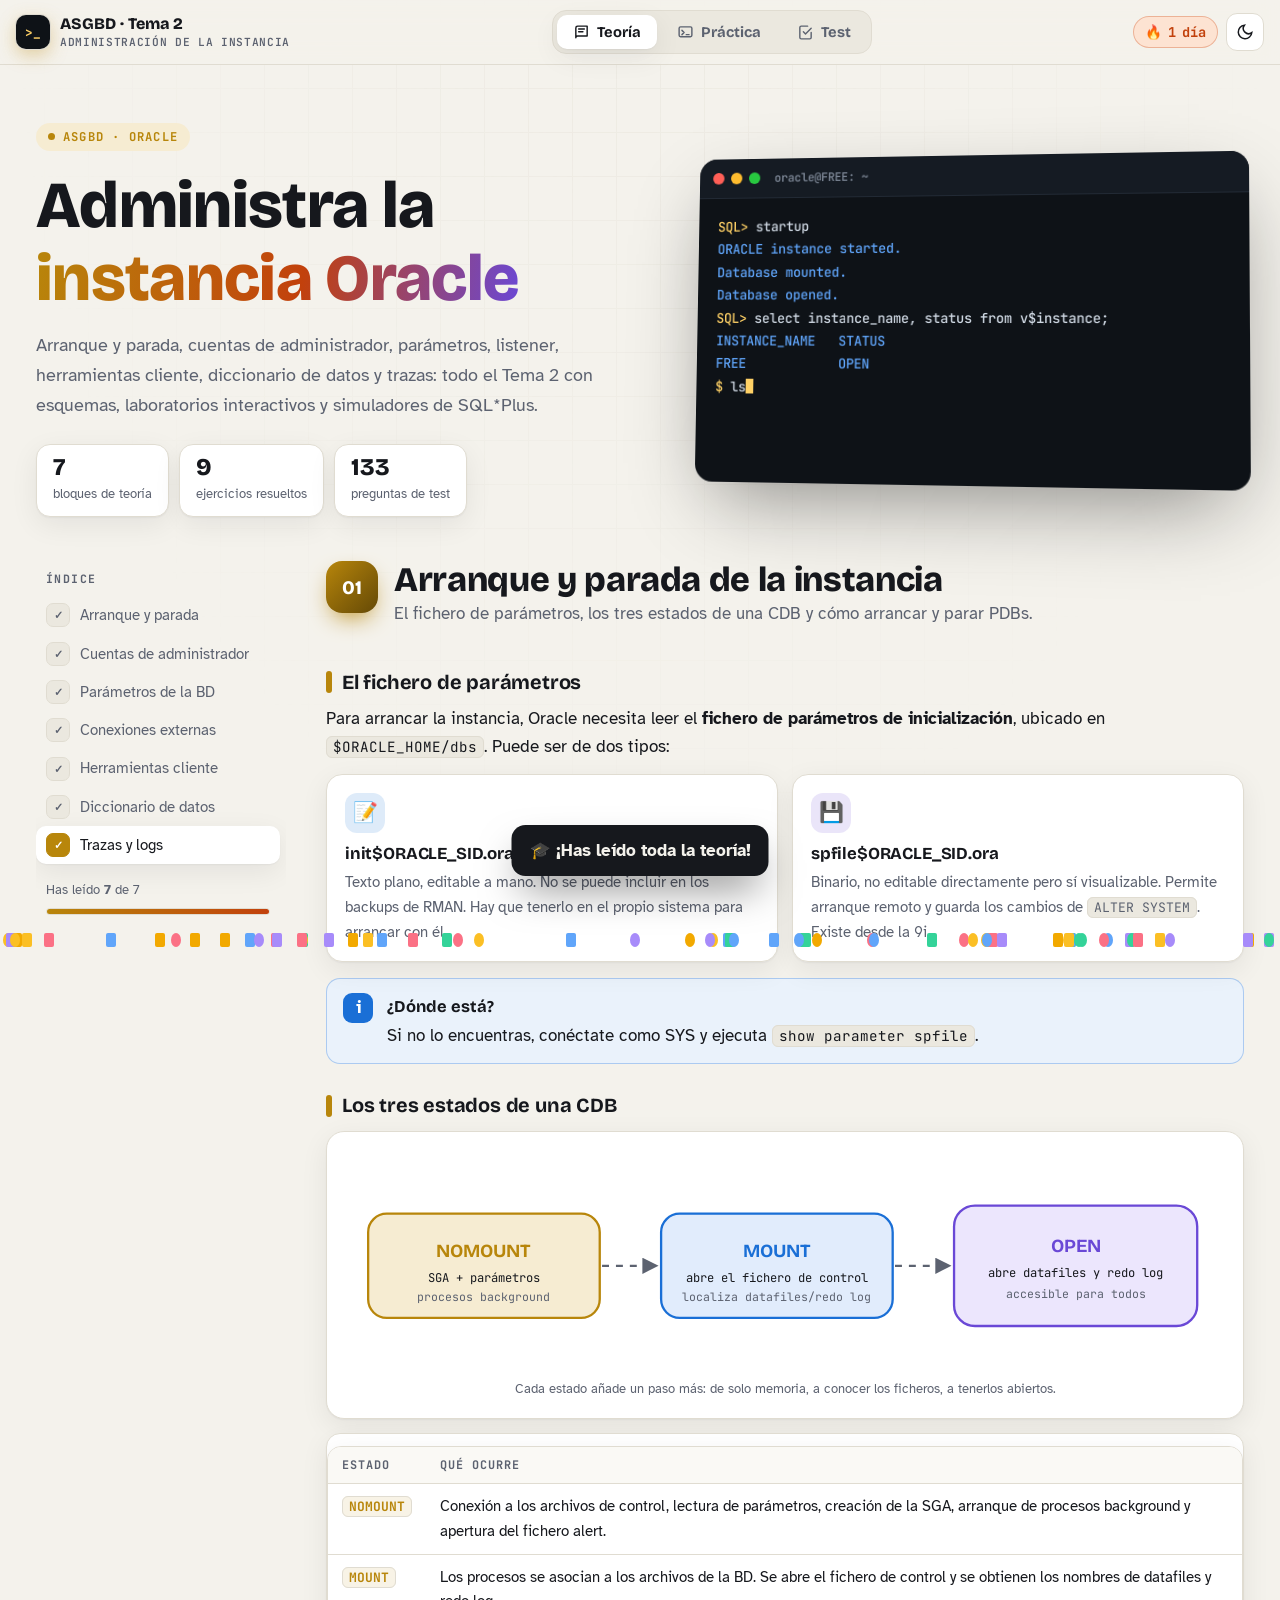
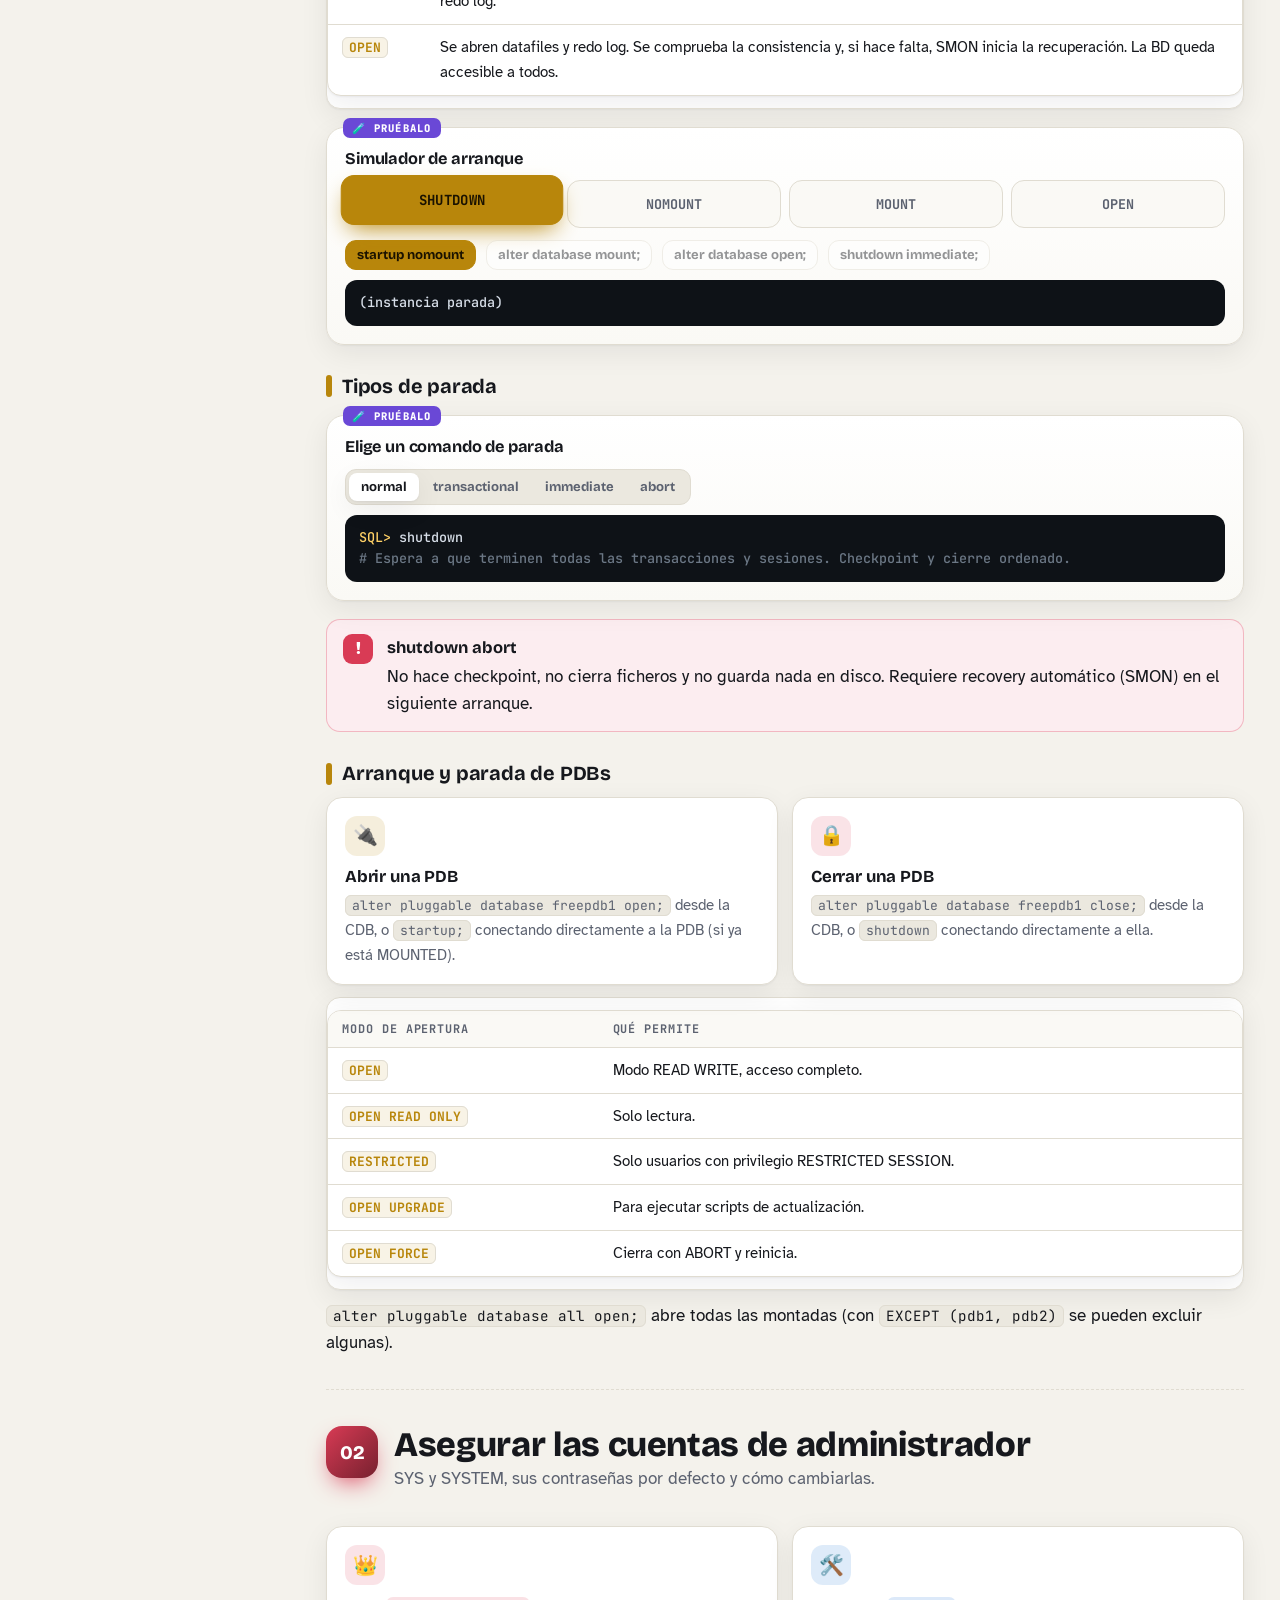
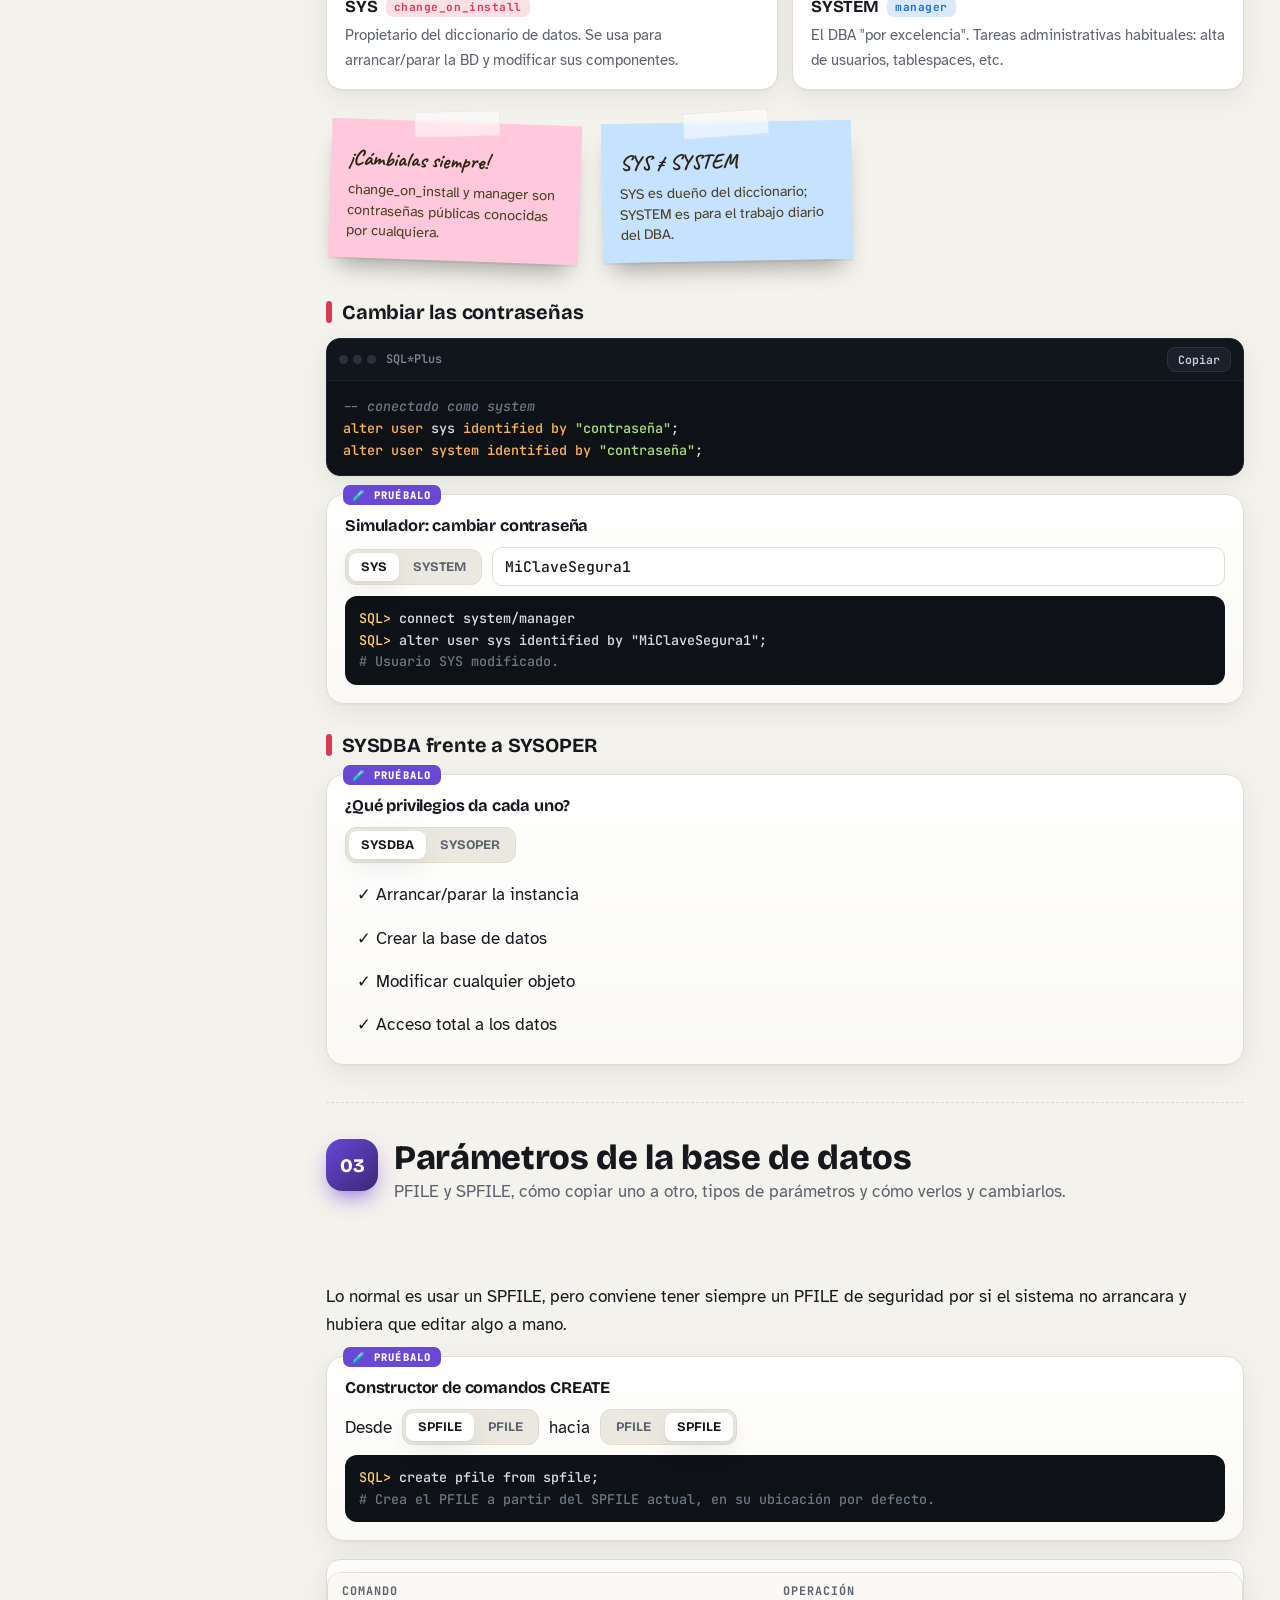
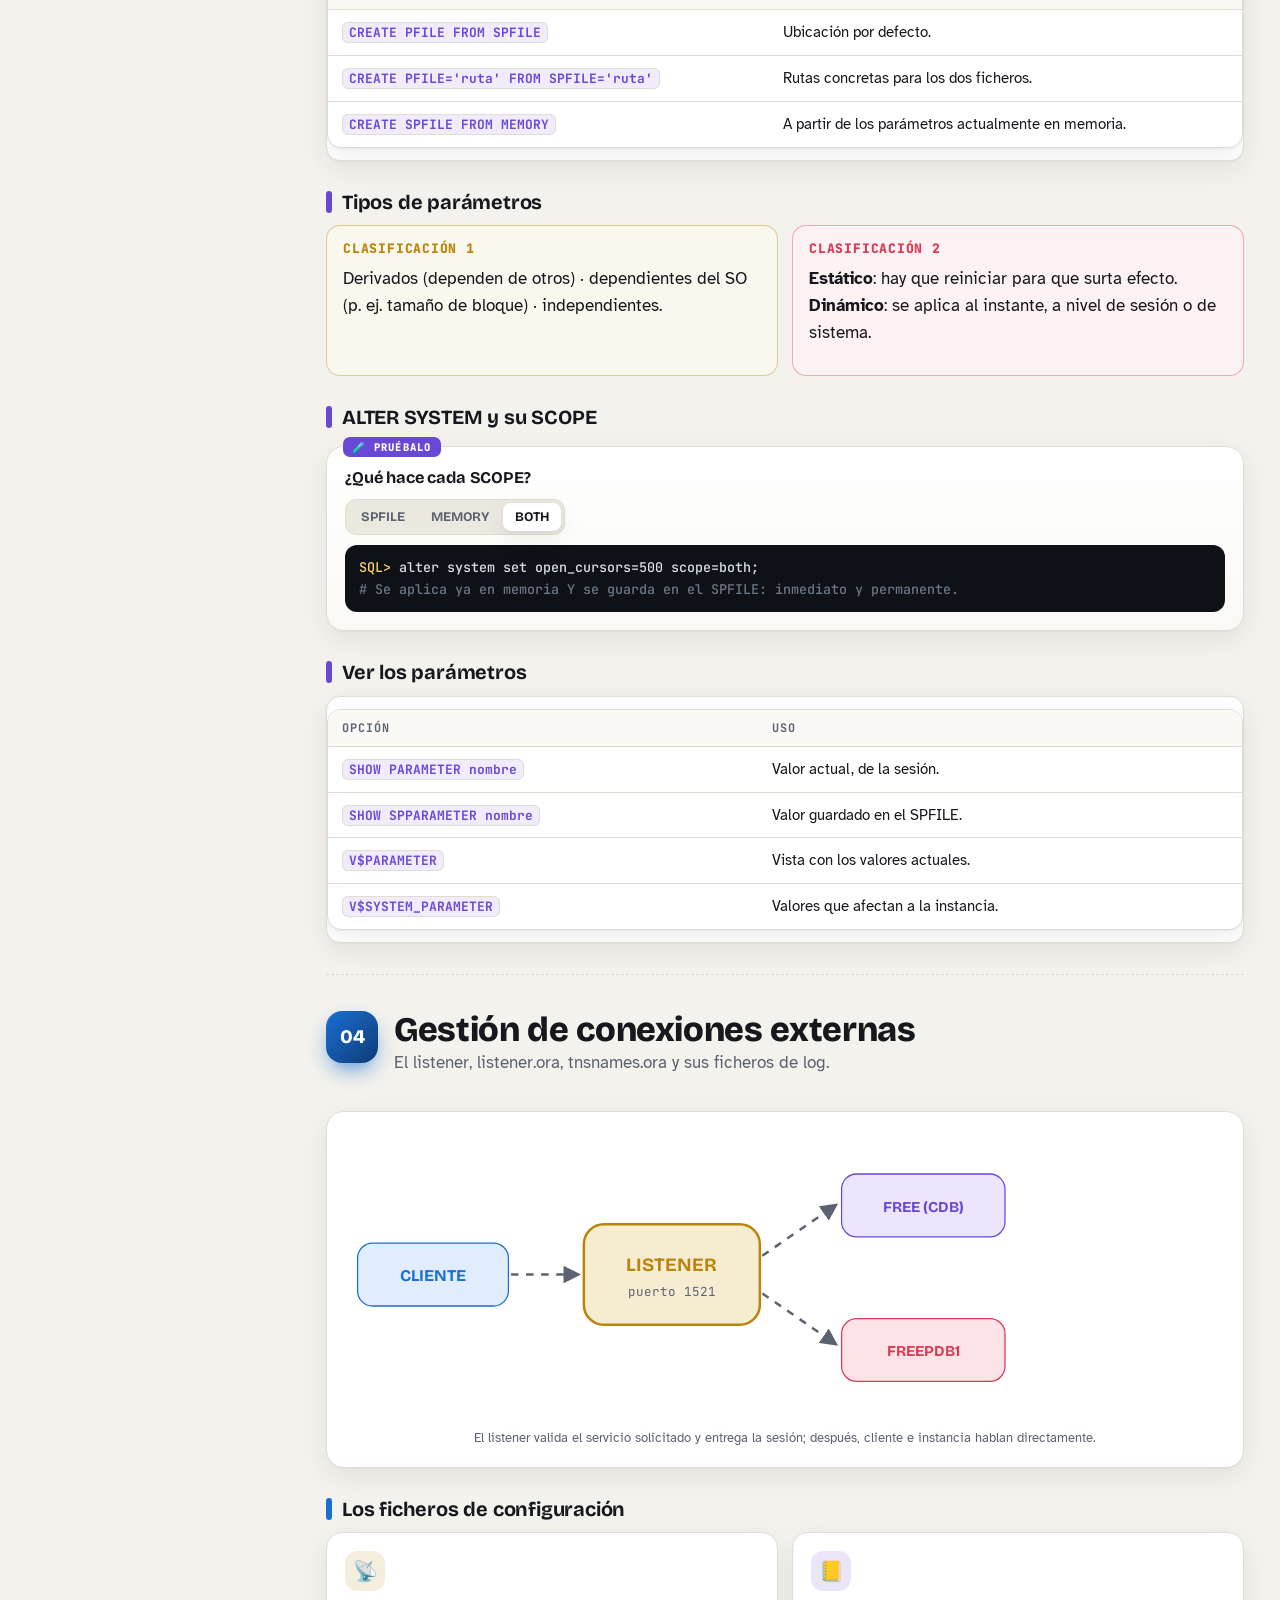
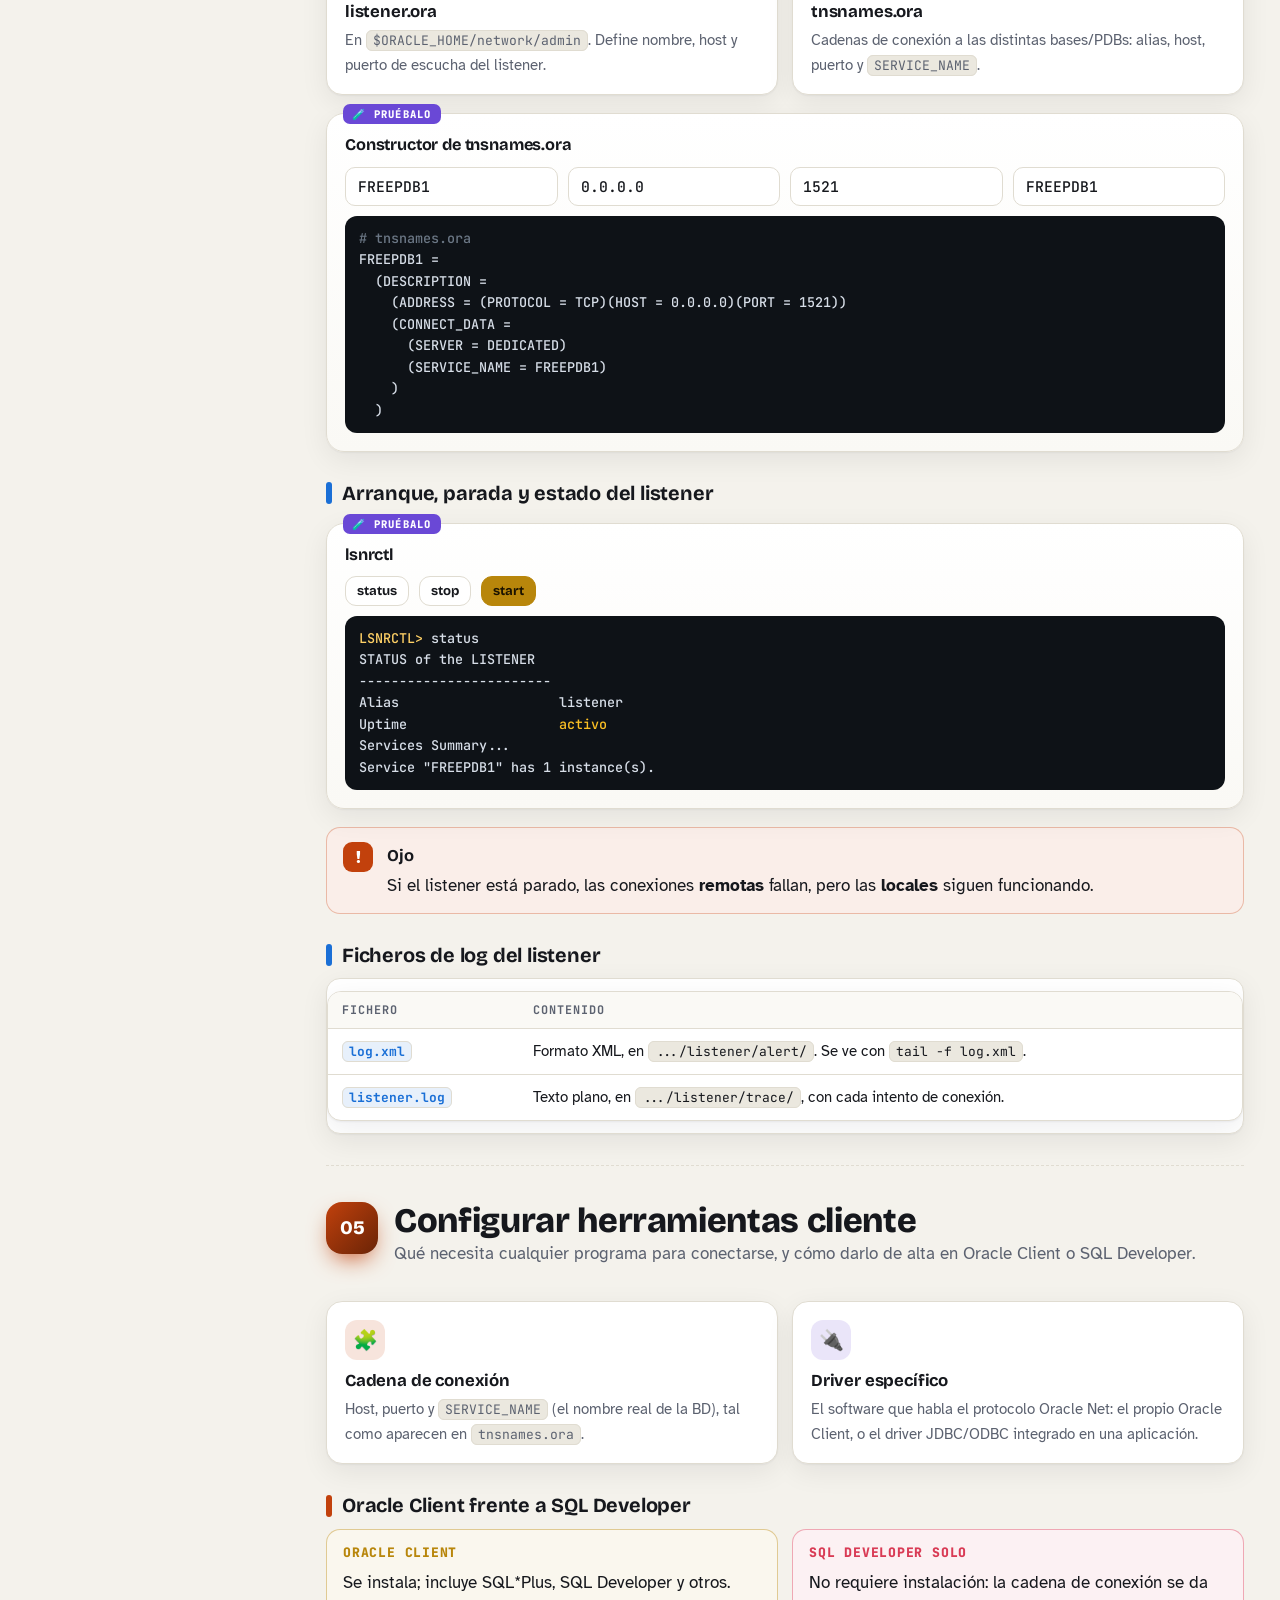
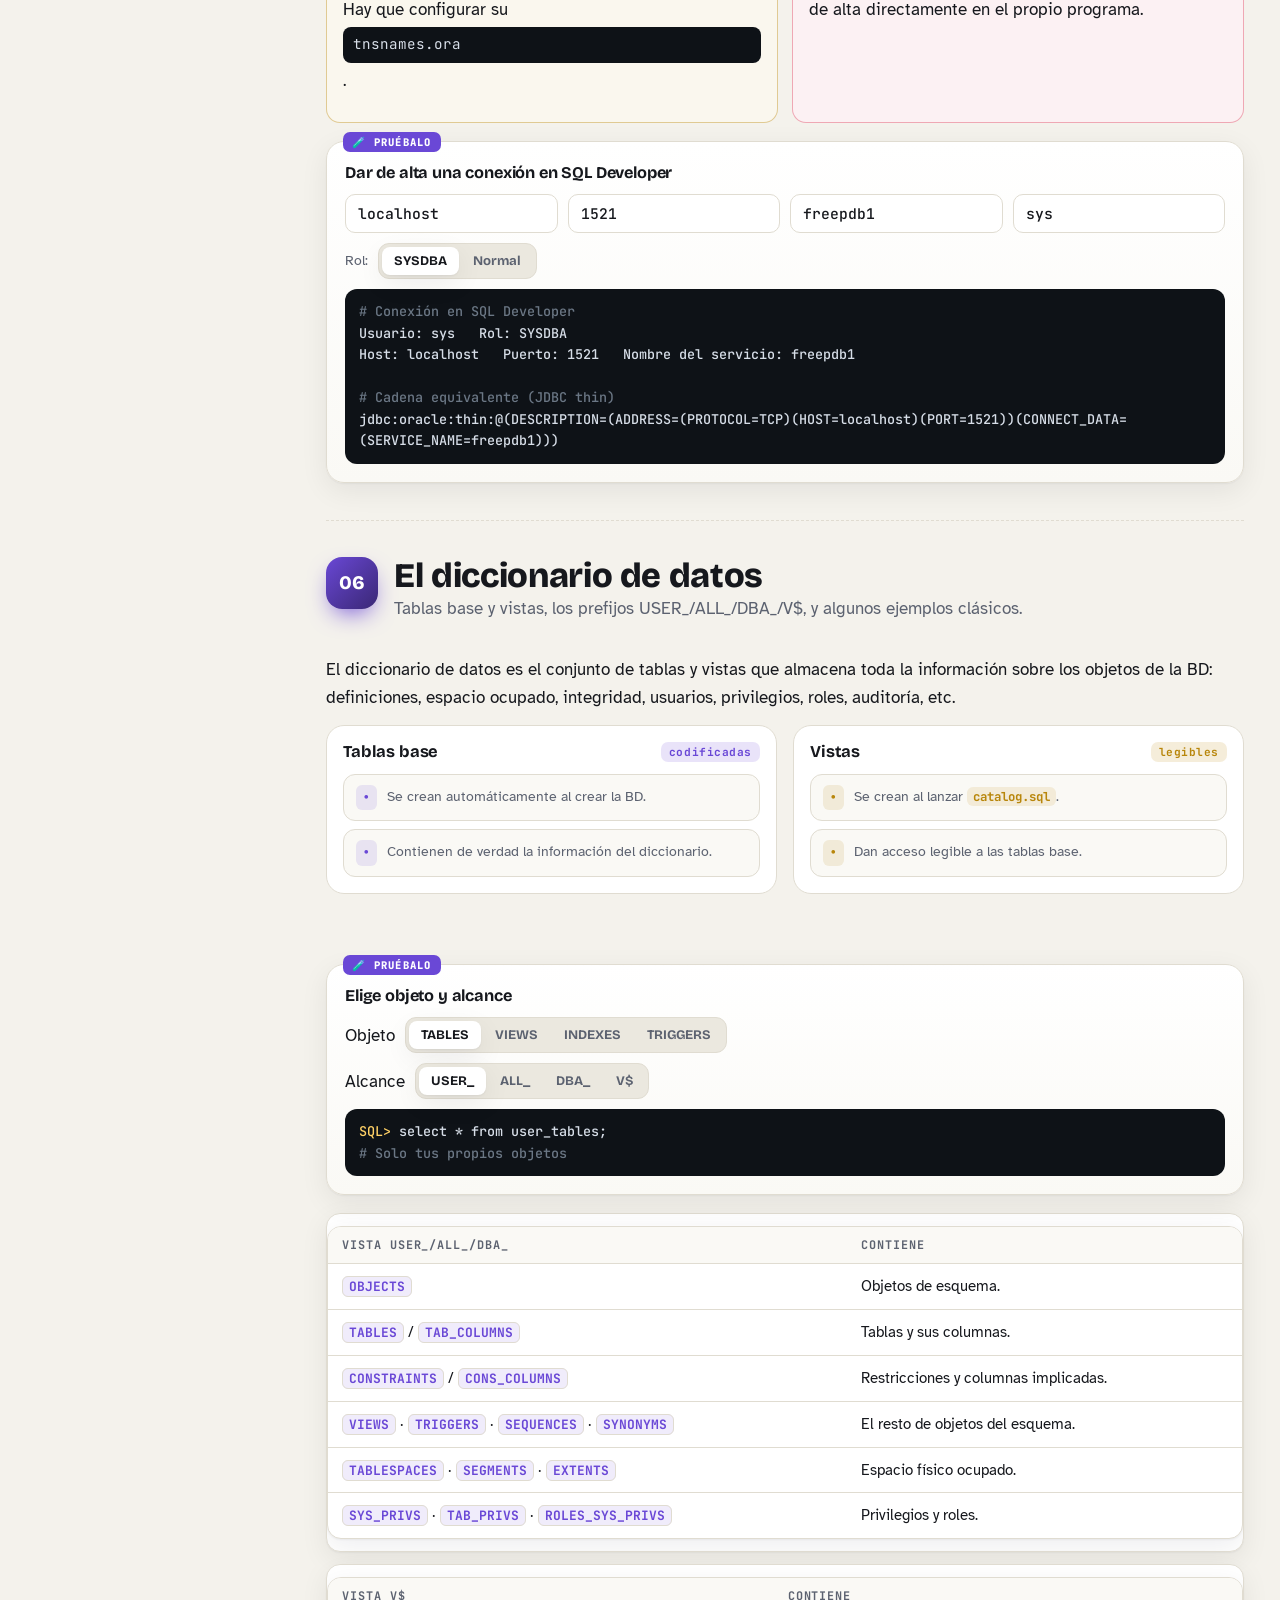
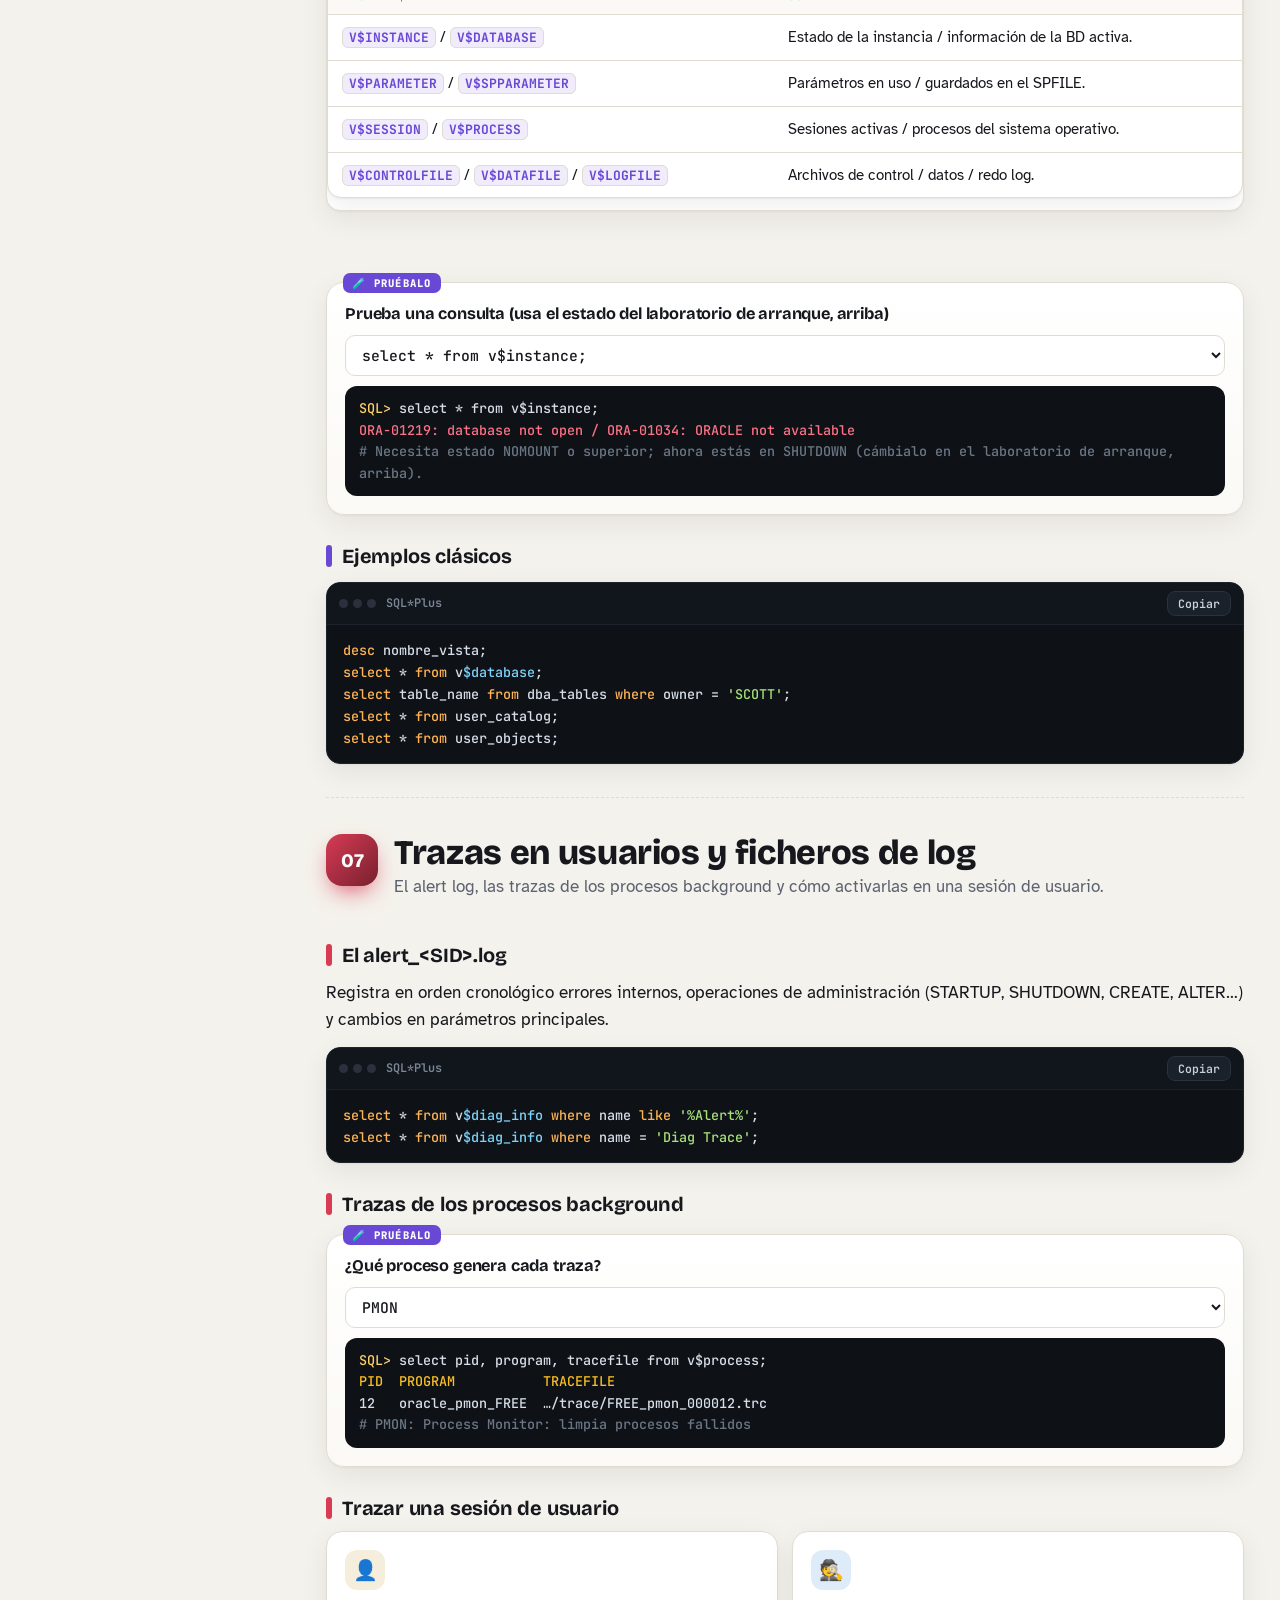
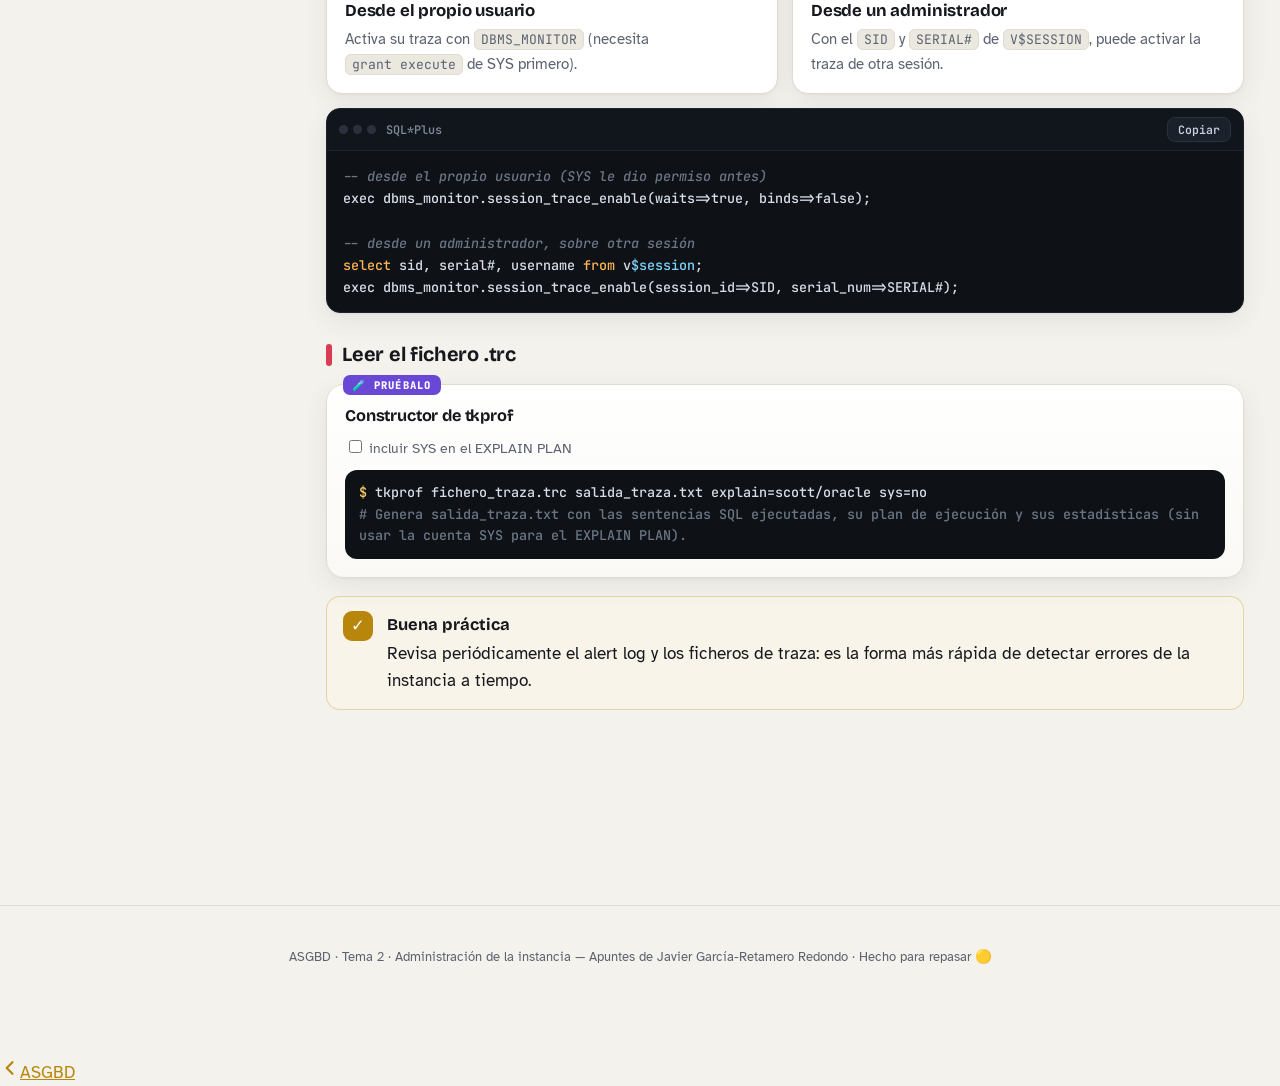
==== temas/asgbd/tema-2.html @ eaa6ad5b "Añade Tema 2 de ASGBD: arranque/parada, cuentas, parámetros, conexiones, clientes, diccionario de da" ====
<!doctype html>
<html lang="es">
<head>
<meta charset="utf-8">
<meta name="viewport" content="width=device-width,initial-scale=1,viewport-fit=cover">
<meta name="theme-color" content="#120d02">
<title>ASGBD · Tema 2 · Administración de la instancia</title>
<meta name="description" content="Tema 2 de ASGBD: arranque y parada, cuentas de administrador, parámetros, conexiones externas, herramientas cliente, diccionario de datos y trazas en Oracle.">
<link rel="preconnect" href="https://fonts.googleapis.com">
<link rel="preconnect" href="https://fonts.gstatic.com" crossorigin>
<link rel="stylesheet" href="https://fonts.googleapis.com/css2?family=Bricolage+Grotesque:opsz,wght@12..96,500;12..96,700;12..96,800&family=Atkinson+Hyperlegible:ital,wght@0,400;0,700;1,400&family=JetBrains+Mono:wght@400;600;700&family=Caveat:wght@600;700&display=swap">
<style>
:root{
  --bg:#f4f2ec;--bg2:#ebe8df;--panel:#ffffff;--panel2:#faf9f5;--ink:#16181d;--muted:#5c6270;--line:#e0dcd1;
  --acc:#b8860b;--acc-soft:#f6ecd2;--amber:#c2410c;--amber-soft:#fde3d2;--violet:#6a48d6;--violet-soft:#ece6fd;
  --rose:#d93b55;--rose-soft:#fde3e8;--sky:#1a6fd6;--sky-soft:#e1ecfc;
  --code-bg:#0e1217;--code-fg:#d7dee8;--code-line:#1d242e;
  --shadow:0 1px 2px rgba(20,20,30,.05),0 8px 28px rgba(20,20,30,.07);
  --f-d:"Bricolage Grotesque",system-ui,sans-serif;--f-b:"Atkinson Hyperlegible",system-ui,sans-serif;--f-m:"JetBrains Mono",ui-monospace,Consolas,monospace;--f-h:"Caveat",cursive;
  --r:16px;color-scheme:light;
}
@media (prefers-color-scheme:dark){:root:not([data-theme="light"]){
  --bg:#120d02;--bg2:#17110a;--panel:#1c1710;--panel2:#221b12;--ink:#f2ecdf;--muted:#ab9f8a;--line:#332a1b;
  --acc:#ffd166;--acc-soft:#3a2d0d;--amber:#fb923c;--amber-soft:#3a2210;--violet:#a78bfa;--violet-soft:#221b3b;
  --rose:#fb7185;--rose-soft:#341720;--sky:#60a5fa;--sky-soft:#13233b;
  --code-bg:#080b0f;--code-line:#161c24;--shadow:0 1px 2px rgba(0,0,0,.3),0 10px 30px rgba(0,0,0,.35);color-scheme:dark}}
:root[data-theme="dark"]{
  --bg:#120d02;--bg2:#17110a;--panel:#1c1710;--panel2:#221b12;--ink:#f2ecdf;--muted:#ab9f8a;--line:#332a1b;
  --acc:#ffd166;--acc-soft:#3a2d0d;--amber:#fb923c;--amber-soft:#3a2210;--violet:#a78bfa;--violet-soft:#221b3b;
  --rose:#fb7185;--rose-soft:#341720;--sky:#60a5fa;--sky-soft:#13233b;
  --code-bg:#080b0f;--code-line:#161c24;--shadow:0 1px 2px rgba(0,0,0,.3),0 10px 30px rgba(0,0,0,.35);color-scheme:dark}
*{box-sizing:border-box}
html{scroll-behavior:smooth;scroll-padding-top:84px;-webkit-text-size-adjust:100%}
body{margin:0;background:var(--bg);color:var(--ink);font:16.5px/1.65 var(--f-b);overflow-x:hidden}
body::before{content:"";position:fixed;inset:0;pointer-events:none;z-index:-1;
  background-image:linear-gradient(var(--line) 1px,transparent 1px),linear-gradient(90deg,var(--line) 1px,transparent 1px);background-size:44px 44px;opacity:.35;
  mask-image:radial-gradient(ellipse at 50% 0%,#000 0%,transparent 70%);-webkit-mask-image:radial-gradient(ellipse at 50% 0%,#000 0%,transparent 70%)}
a{color:var(--acc)}
code,kbd{font-family:var(--f-m);font-size:.86em}
:not(pre)>code{background:var(--bg2);border:1px solid var(--line);padding:1px 6px;border-radius:6px;white-space:nowrap}
:focus-visible{outline:2.5px solid var(--acc);outline-offset:2px;border-radius:6px}
button{font:inherit;color:inherit;cursor:pointer}
h1,h2,h3,h4{font-family:var(--f-d);line-height:1.12;letter-spacing:-.01em;margin:0}
@media (prefers-reduced-motion:reduce){html{scroll-behavior:auto}*,*::before,*::after{animation-duration:.01ms!important;animation-iteration-count:1!important;transition-duration:.01ms!important}}

/* ── barra superior ── */
.top{position:sticky;top:0;z-index:50;display:flex;align-items:center;gap:12px;padding:10px max(16px,env(safe-area-inset-left));
  background:color-mix(in srgb,var(--bg) 82%,transparent);backdrop-filter:blur(14px) saturate(1.4);-webkit-backdrop-filter:blur(14px) saturate(1.4);border-bottom:1px solid var(--line)}
.brand{display:flex;align-items:center;gap:10px;font:800 1rem/1 var(--f-d);white-space:nowrap;text-decoration:none;color:var(--ink)}
.brand .logo{width:34px;height:34px;border-radius:10px;display:grid;place-items:center;background:var(--code-bg);color:#ffd166;font:700 .8rem var(--f-m);box-shadow:0 0 0 1px var(--line),0 6px 18px color-mix(in srgb,var(--acc) 35%,transparent)}
.brand small{display:block;font:600 .7rem var(--f-m);color:var(--muted);letter-spacing:.06em;margin-top:3px}
.tabs{display:flex;gap:4px;margin:0 auto;padding:4px;background:var(--bg2);border:1px solid var(--line);border-radius:14px;position:relative}
.tabs a{position:relative;z-index:1;display:flex;align-items:center;gap:7px;padding:8px 16px;border-radius:10px;text-decoration:none;color:var(--muted);font:700 .92rem var(--f-d);transition:color .25s}
.tabs a svg{width:17px;height:17px}
.tabs a[aria-current="page"]{color:var(--ink)}
.tabs .pill{position:absolute;z-index:0;top:4px;bottom:4px;border-radius:10px;background:var(--panel);box-shadow:var(--shadow);transition:left .35s cubic-bezier(.3,1.3,.5,1),width .35s cubic-bezier(.3,1.3,.5,1)}
.tools{display:flex;gap:8px;align-items:center}
.chip-streak{display:flex;align-items:center;gap:6px;padding:6px 11px;border-radius:999px;background:var(--amber-soft);color:var(--amber);font:700 .85rem var(--f-m);border:1px solid color-mix(in srgb,var(--amber) 30%,transparent)}
.icon-btn{width:38px;height:38px;border-radius:11px;border:1px solid var(--line);background:var(--panel);display:grid;place-items:center}
.icon-btn svg{width:18px;height:18px}
@media (max-width:760px){.brand small,.brand .t{display:none}.tabs a span{display:none}.tabs a{padding:8px 14px}.chip-streak b{display:none}}

.view{display:none;animation:viewIn .5s cubic-bezier(.2,.8,.2,1)}
.view.on{display:block}
@keyframes viewIn{from{opacity:0;transform:translateY(14px)}to{opacity:1;transform:none}}
.container{max-width:1240px;margin:0 auto;padding:0 max(16px,env(safe-area-inset-left)) 120px}

/* ── hero ── */
.hero{display:grid;grid-template-columns:minmax(0,1.1fr) minmax(0,1fr);gap:40px;align-items:center;padding:56px 0 40px}
.eyebrow{display:inline-flex;gap:8px;align-items:center;font:700 .76rem var(--f-m);letter-spacing:.1em;text-transform:uppercase;color:var(--acc);background:var(--acc-soft);padding:6px 12px;border-radius:999px}
.eyebrow i{width:7px;height:7px;border-radius:50%;background:var(--acc);box-shadow:0 0 0 0 var(--acc);animation:ping 2s infinite}
@keyframes ping{70%{box-shadow:0 0 0 9px transparent}100%{box-shadow:0 0 0 0 transparent}}
.hero h1{font-size:clamp(2.3rem,5.4vw,4.1rem);font-weight:800;margin:18px 0 16px;text-wrap:balance}
.hero h1 .grad{background:linear-gradient(100deg,var(--acc),var(--amber) 55%,var(--violet));-webkit-background-clip:text;background-clip:text;color:transparent}
.hero p.lead{color:var(--muted);font-size:1.12rem;max-width:56ch;margin:0 0 24px}
.hero-stats{display:flex;gap:10px;flex-wrap:wrap}
.hero-stats div{background:var(--panel);border:1px solid var(--line);border-radius:14px;padding:10px 16px;box-shadow:var(--shadow)}
.hero-stats b{display:block;font:800 1.5rem/1 var(--f-d)}
.hero-stats span{font-size:.8rem;color:var(--muted)}
.termwin{background:var(--code-bg);border-radius:18px;box-shadow:0 30px 80px -20px rgba(0,0,0,.45),0 0 0 1px rgba(255,255,255,.06);overflow:hidden;transform:perspective(1200px) rotateY(-7deg) rotateX(3deg);transition:transform .6s}
.termwin:hover{transform:none}
.termwin .bar{display:flex;gap:7px;align-items:center;padding:12px 14px;background:#151b23;border-bottom:1px solid #222a35}
.termwin .bar i{width:12px;height:12px;border-radius:50%;background:#ff5f57}.termwin .bar i:nth-child(2){background:#febc2e}.termwin .bar i:nth-child(3){background:#28c840}
.termwin .bar span{margin-left:8px;font:600 .75rem var(--f-m);color:#7d8796}
.termwin pre{margin:0;padding:18px 20px 22px;min-height:290px;font:500 .86rem/1.7 var(--f-m);color:#cfd8e3;white-space:pre-wrap}
.termwin .p{color:#ffd166}.termwin .c{color:#7d8796}.termwin .o{color:#60a5fa}
.cursor{display:inline-block;width:8px;height:1.05em;background:#ffd166;vertical-align:-2px;animation:blink 1s steps(2) infinite}
@keyframes blink{50%{opacity:0}}
@media (max-width:900px){.hero{grid-template-columns:minmax(0,1fr);padding-top:32px}.termwin{transform:none}}

/* ── layout teoría ── */
.layout{display:grid;grid-template-columns:250px minmax(0,1fr);gap:40px}
.toc{position:sticky;top:78px;align-self:start;max-height:calc(100vh - 96px);overflow:auto;padding:8px 6px 20px 0}
.toc h4{font:700 .72rem var(--f-m);letter-spacing:.12em;text-transform:uppercase;color:var(--muted);margin:6px 10px 10px}
.toc a{display:flex;gap:10px;align-items:center;padding:7px 10px;border-radius:10px;text-decoration:none;color:var(--muted);font-size:.92rem;transition:background .2s,color .2s}
.toc a b{font:700 .7rem var(--f-m);width:24px;height:24px;border-radius:7px;display:grid;place-items:center;background:var(--bg2);border:1px solid var(--line);flex:none;transition:all .25s}
.toc a:hover{background:var(--panel);color:var(--ink)}
.toc a.active{color:var(--ink);background:var(--panel);box-shadow:var(--shadow)}
.toc a.active b{background:var(--acc);color:#fff;border-color:var(--acc)}
.toc a.read b::after{content:"✓"}.toc a.read b span{display:none}
.toc .prog{margin:16px 10px 0;font-size:.8rem;color:var(--muted)}
.toc .prog .bar{height:7px;border-radius:9px;background:var(--bg2);overflow:hidden;margin-top:7px;border:1px solid var(--line)}
.toc .prog .bar i{display:block;height:100%;width:0;background:linear-gradient(90deg,var(--acc),var(--amber));transition:width .5s}
@media (max-width:1020px){.layout{grid-template-columns:minmax(0,1fr)}.toc{display:none}}
.mobile-toc{display:none;gap:8px;overflow-x:auto;padding:4px 0 14px;scrollbar-width:none}
.mobile-toc a{flex:none;padding:7px 12px;border-radius:999px;background:var(--panel);border:1px solid var(--line);text-decoration:none;color:var(--ink);font-size:.85rem}
@media (max-width:1020px){.mobile-toc{display:flex}}

.sec{padding:36px 0 18px;border-top:1px dashed var(--line)}
.sec:first-child{border-top:0;padding-top:4px}
.sec-head{display:flex;gap:16px;align-items:flex-start;margin-bottom:20px}
.sec-num{flex:none;width:52px;height:52px;border-radius:16px;display:grid;place-items:center;font:800 1.2rem var(--f-d);color:#fff;background:linear-gradient(135deg,var(--c,var(--acc)),color-mix(in srgb,var(--c,var(--acc)) 55%,#000));box-shadow:0 10px 24px -8px var(--c,var(--acc))}
.sec-head h2{font-size:clamp(1.6rem,3vw,2.15rem);font-weight:800}
.sec-head p{margin:6px 0 0;color:var(--muted)}
.sec h3{font-size:1.25rem;margin:30px 0 12px;display:flex;flex-wrap:wrap;gap:10px;align-items:center}
.sec h3::before{content:"";width:6px;height:22px;border-radius:4px;background:var(--c,var(--acc))}
.sec p{margin:0 0 14px}
.muted{color:var(--muted)}

/* revelar al hacer scroll */
.rv{opacity:0;transform:translateY(22px);transition:opacity .7s cubic-bezier(.2,.8,.2,1),transform .7s cubic-bezier(.2,.8,.2,1)}
.rv.in{opacity:1;transform:none}

/* tarjetas */
.grid{display:grid;gap:14px}
.g2{grid-template-columns:repeat(2,minmax(0,1fr))}.g3{grid-template-columns:repeat(3,minmax(0,1fr))}.g4{grid-template-columns:repeat(4,minmax(0,1fr))}
@media (max-width:860px){.g3,.g4{grid-template-columns:repeat(2,minmax(0,1fr))}}
@media (max-width:560px){.g2,.g3,.g4{grid-template-columns:minmax(0,1fr)}}
.card{background:var(--panel);border:1px solid var(--line);border-radius:var(--r);padding:18px 18px 16px;box-shadow:var(--shadow);position:relative;transition:transform .3s cubic-bezier(.2,.8,.2,1),box-shadow .3s,border-color .3s}
.card.hov:hover{transform:translateY(-4px);border-color:color-mix(in srgb,var(--c,var(--acc)) 45%,var(--line));box-shadow:0 18px 40px -16px color-mix(in srgb,var(--c,var(--acc)) 50%,transparent)}
.card h4{font-size:1.05rem;margin-bottom:6px;display:flex;align-items:center;gap:8px}
.card p{margin:0;color:var(--muted);font-size:.95rem}
.card .ic{width:40px;height:40px;border-radius:12px;display:grid;place-items:center;font-size:1.25rem;background:color-mix(in srgb,var(--c,var(--acc)) 14%,transparent);margin-bottom:12px}
.tag{display:inline-block;font:700 .7rem var(--f-m);letter-spacing:.05em;padding:3px 8px;border-radius:7px;background:color-mix(in srgb,var(--c,var(--acc)) 15%,transparent);color:var(--c,var(--acc))}

/* posits */
.postits{display:flex;flex-wrap:wrap;gap:22px;padding:10px 4px}
.postit{--pc:#ffe98a;position:relative;width:min(100%,250px);padding:26px 18px 18px;background:var(--pc);color:#2a2410;font:700 1.32rem/1.25 var(--f-h);
  box-shadow:0 2px 0 rgba(0,0,0,.05),0 16px 24px -10px rgba(0,0,0,.35);transform:rotate(var(--rot,-2deg));transition:transform .35s cubic-bezier(.3,1.4,.5,1)}
.postit:hover{transform:rotate(0) scale(1.05);z-index:2}
.postit::before{content:"";position:absolute;top:-11px;left:50%;width:84px;height:24px;transform:translateX(-50%) rotate(-3deg);background:rgba(255,255,255,.55);border:1px solid rgba(0,0,0,.06);backdrop-filter:blur(2px)}
.postit code{white-space:normal;word-break:break-word;font-size:.6em;background:rgba(0,0,0,.08);border:0;color:#2a2410}
.postit small{display:block;font:400 .9rem/1.4 var(--f-b);margin-top:8px;color:#4a4020}
.postit.pink{--pc:#ffc8dc;--rot:2deg}.postit.blue{--pc:#c7e2ff;--rot:-1deg}.postit.green{--pc:#caf3d2;--rot:1.5deg}.postit.orange{--pc:#ffd6a8;--rot:-2.5deg}

/* notas */
.note{display:flex;gap:14px;padding:14px 16px;border-radius:14px;border:1px solid color-mix(in srgb,var(--c) 30%,transparent);background:color-mix(in srgb,var(--c) 9%,var(--panel));margin:16px 0}
.note .ni{flex:none;width:30px;height:30px;border-radius:9px;display:grid;place-items:center;background:var(--c);color:#fff;font-weight:700}
.note p{margin:0}.note p+p{margin-top:6px}
.note.tip{--c:var(--acc)}.note.warn{--c:var(--amber)}.note.info{--c:var(--sky)}.note.bad{--c:var(--rose)}.note.vio{--c:var(--violet)}
.note b.t{display:block;font-family:var(--f-d);margin-bottom:2px}

/* código */
.code{position:relative;margin:14px 0;border-radius:14px;background:var(--code-bg);border:1px solid #1c232d;overflow:hidden;box-shadow:var(--shadow)}
.code .ch{display:flex;align-items:center;gap:10px;padding:8px 12px;border-bottom:1px solid #1c232d;background:#11161d;font:600 .74rem var(--f-m);color:#7d8796}
.code .ch .dots{display:flex;gap:5px}.code .ch .dots i{width:9px;height:9px;border-radius:50%;background:#2a313c}
.code .ch .fn{flex:1;overflow:hidden;text-overflow:ellipsis;white-space:nowrap}
.code pre{font-variant-ligatures:none;margin:0;padding:14px 16px;overflow:auto;font:500 .84rem/1.65 var(--f-m);color:var(--code-fg);tab-size:4}
.code pre .ln{display:inline-block;width:2.2em;color:#3c4654;user-select:none;text-align:right;margin-right:14px}
.copy{border:1px solid #2a323d;background:#1a212b;color:#c7d0dc;border-radius:8px;padding:4px 10px;font:600 .72rem var(--f-m);transition:all .2s}
.copy:hover{background:#243040}.copy.ok{background:#0f5132;border-color:#198754;color:#b9f6ca}
.k-kw{color:#ffb454}.k-str{color:#a7e17a}.k-var{color:#7dd3fc}.k-com{color:#6b7785;font-style:italic}.k-num{color:#fcc96b}.k-op{color:#f9a8d4}.k-sb{color:#c4b5fd}
.out{margin:-6px 0 14px;border-radius:0 0 12px 12px;padding:10px 16px;background:color-mix(in srgb,var(--acc) 10%,var(--panel));border:1px dashed color-mix(in srgb,var(--acc) 40%,transparent);font:500 .82rem/1.6 var(--f-m);white-space:pre-wrap}
.out::before{content:"SALIDA";display:block;font:700 .65rem var(--f-m);letter-spacing:.12em;color:var(--acc);margin-bottom:4px}

/* tablas */
.tbl{width:100%;border-collapse:separate;border-spacing:0;background:var(--panel);border:1px solid var(--line);border-radius:14px;overflow:hidden;font-size:.94rem;box-shadow:var(--shadow);margin:12px 0}
.tbl th,.tbl td{padding:10px 14px;text-align:left;border-bottom:1px solid var(--line);vertical-align:top}
.tbl th{font:700 .74rem var(--f-m);letter-spacing:.08em;text-transform:uppercase;color:var(--muted);background:var(--panel2)}
.tbl tr:last-child td{border-bottom:0}
.tbl tbody tr{transition:background .2s}.tbl tbody tr:hover{background:var(--panel2)}
.tbl td:first-child code{font-weight:700;color:var(--c,var(--acc));background:color-mix(in srgb,var(--c,var(--acc)) 10%,transparent)}
.tscroll{overflow-x:auto}

/* comparativa sí/no */
.vs{display:grid;grid-template-columns:repeat(2,minmax(0,1fr));gap:14px}
.vs>div{border-radius:14px;padding:14px 16px;border:1px solid var(--line);background:var(--panel)}
.vs .ok{border-color:color-mix(in srgb,var(--acc) 40%,transparent);background:color-mix(in srgb,var(--acc) 7%,var(--panel))}
.vs .ko{border-color:color-mix(in srgb,var(--rose) 40%,transparent);background:color-mix(in srgb,var(--rose) 7%,var(--panel))}
.vs h5{margin:0 0 8px;font:800 .82rem var(--f-m);letter-spacing:.06em}
.vs .ok h5{color:var(--acc)}.vs .ko h5{color:var(--rose)}
.vs code{display:block;white-space:pre;margin:4px 0;padding:6px 10px;background:var(--code-bg);color:var(--code-fg);border:0;border-radius:8px;overflow:auto}
@media (max-width:560px){.vs{grid-template-columns:minmax(0,1fr)}}

/* diagramas */
.diagram{background:var(--panel);border:1px solid var(--line);border-radius:18px;padding:18px;box-shadow:var(--shadow);margin:14px 0;overflow-x:auto}
.diagram svg{display:block;width:100%;height:auto;min-width:520px}
.diagram .cap{font-size:.84rem;color:var(--muted);margin-top:8px;text-align:center}
.flow{stroke-dasharray:6 6;animation:flow 1.2s linear infinite}
@keyframes flow{to{stroke-dashoffset:-24}}
.svg-t{font-family:var(--f-d);font-weight:700}
.svg-m{font-family:var(--f-m)}
.node rect{transition:transform .3s}
.pulse{animation:pulse 2.4s ease-in-out infinite;transform-origin:center;transform-box:fill-box}
@keyframes pulse{50%{transform:scale(1.06)}}

/* widgets interactivos */
.lab{background:linear-gradient(180deg,var(--panel),var(--panel2));border:1px solid var(--line);border-radius:18px;padding:18px;box-shadow:var(--shadow);margin:18px 0;position:relative}
.lab::before{content:"🧪 PRUÉBALO";position:absolute;top:-10px;left:16px;font:800 .66rem var(--f-m);letter-spacing:.12em;background:var(--violet);color:#fff;padding:3px 9px;border-radius:7px}
.lab h4{font-size:1.02rem;margin:4px 0 12px}
.lab .row{display:flex;gap:10px;flex-wrap:wrap;align-items:center;margin-bottom:10px}
.lab input[type=text],.lab select{font:500 .92rem var(--f-m);padding:9px 12px;border-radius:10px;border:1px solid var(--line);background:var(--panel);color:var(--ink);min-width:0;flex:1}
.lab label{font-size:.85rem;color:var(--muted)}
.btn{display:inline-flex;align-items:center;gap:8px;padding:9px 16px;border-radius:11px;border:1px solid var(--line);background:var(--panel);font:700 .9rem var(--f-d);transition:transform .15s,background .2s,box-shadow .2s}
.btn:hover{transform:translateY(-1px);box-shadow:var(--shadow)}
.btn:active{transform:translateY(1px) scale(.98)}
.btn.pri{background:var(--acc);border-color:var(--acc);color:#1a1200}
.btn.pri:hover{box-shadow:0 10px 24px -8px var(--acc)}
.btn.sm{padding:6px 11px;font-size:.82rem}
.btn[disabled]{opacity:.45;pointer-events:none}
.term-out{background:var(--code-bg);color:#d7dee8;border-radius:12px;padding:12px 14px;font:500 .84rem/1.6 var(--f-m);white-space:pre-wrap;min-height:46px}
.term-out .p{color:#ffd166}.term-out .e{color:#fb7185}.term-out .y{color:#fbbf24}.term-out .d{color:#6b7785}
.seg{display:inline-flex;padding:3px;background:var(--bg2);border:1px solid var(--line);border-radius:11px;gap:2px;flex-wrap:wrap}
.seg button{border:0;background:none;padding:6px 12px;border-radius:8px;font:700 .82rem var(--f-d);color:var(--muted)}
.seg button[aria-pressed="true"]{background:var(--panel);color:var(--ink);box-shadow:var(--shadow)}
.tf{display:grid;grid-template-columns:repeat(auto-fill,minmax(120px,1fr));gap:8px}
.tf div{padding:10px;border-radius:11px;border:1px solid var(--line);background:var(--panel);text-align:center;font:700 .88rem var(--f-m);transition:all .3s}
.tf div small{display:block;font:400 .74rem var(--f-b);color:var(--muted)}
.tf div.y{background:var(--acc-soft);border-color:var(--acc);color:var(--acc)}
.tf div.n{opacity:.5}
.statebox{flex:1;min-width:90px;text-align:center;padding:14px 8px;border-radius:13px;border:1px solid var(--line);background:var(--panel2);font:700 .84rem var(--f-m);color:var(--muted);transition:all .35s}
.statebox.on{background:var(--acc);color:#1a1200;border-color:var(--acc);transform:translateY(-4px) scale(1.04);box-shadow:0 10px 22px -8px var(--acc)}
.statewrap{display:flex;gap:8px;flex-wrap:wrap;margin-bottom:12px}

/* árbol / familias de vistas */
.tree{display:grid;grid-template-columns:repeat(2,minmax(0,1fr));gap:16px}
.fam{border-radius:18px;padding:16px;border:1px solid var(--line);background:var(--panel)}
.fam h4{display:flex;justify-content:space-between;align-items:center;margin-bottom:12px}
.fam ul{list-style:none;margin:0;padding:0;display:grid;gap:8px}
.fam li{display:flex;gap:10px;align-items:flex-start;padding:10px 12px;border-radius:12px;background:var(--panel2);border:1px solid var(--line);transition:transform .25s}
.fam li:hover{transform:translateX(4px)}
.fam li code{flex:none;font-weight:700;color:var(--c);background:color-mix(in srgb,var(--c) 12%,transparent);border:0}
.fam li span{font-size:.9rem;color:var(--muted)}
@media (max-width:700px){.tree{grid-template-columns:minmax(0,1fr)}}

/* ── práctica ── */
.p-hero{padding:44px 0 26px}
.p-hero h1{font-size:clamp(2rem,4.5vw,3.2rem);font-weight:800;margin:14px 0 10px}
.datos{display:grid;grid-template-columns:repeat(auto-fill,minmax(210px,1fr));gap:10px;margin:18px 0}
.dato{background:var(--panel);border:1px solid var(--line);border-radius:14px;padding:12px 14px;display:flex;justify-content:space-between;align-items:center;gap:8px;box-shadow:var(--shadow)}
.dato span{font-size:.76rem;color:var(--muted);display:block}
.dato b{font:700 .92rem var(--f-m);word-break:break-all}
.dato button{flex:none;border:1px solid var(--line);background:var(--panel2);border-radius:8px;width:32px;height:32px;display:grid;place-items:center}
.phase{margin:30px 0}
.phase-h{display:flex;align-items:center;gap:14px;margin-bottom:14px}
.phase-h .pn{width:44px;height:44px;border-radius:14px;display:grid;place-items:center;font:800 1.1rem var(--f-d);color:#fff;background:var(--c)}
.phase-h h2{font-size:1.45rem}
.phase-h .pp{margin-left:auto;font:700 .8rem var(--f-m);color:var(--muted)}
.step{display:grid;grid-template-columns:auto minmax(0,1fr);gap:14px;padding:14px 16px;border-radius:16px;background:var(--panel);border:1px solid var(--line);margin-bottom:10px;box-shadow:var(--shadow);transition:border-color .3s,background .3s}
.step.done{border-color:color-mix(in srgb,var(--acc) 45%,transparent);background:color-mix(in srgb,var(--acc) 5%,var(--panel))}
.step .chk{width:28px;height:28px;border-radius:9px;border:2px solid var(--line);background:var(--panel2);display:grid;place-items:center;margin-top:2px;transition:all .25s}
.step .chk svg{width:16px;height:16px;stroke:#fff;stroke-width:3.2;fill:none;stroke-dasharray:24;stroke-dashoffset:24;transition:stroke-dashoffset .35s .05s}
.step.done .chk{background:var(--acc);border-color:var(--acc)}
.step.done .chk svg{stroke-dashoffset:0}
.step h4{font-size:1rem;display:flex;gap:8px;flex-wrap:wrap;align-items:center}
.step.done h4{text-decoration:line-through;text-decoration-color:color-mix(in srgb,var(--acc) 60%,transparent)}
.step p{margin:4px 0 0;color:var(--muted);font-size:.93rem}
.step .code{margin:10px 0 2px}
.where{font:700 .66rem var(--f-m);letter-spacing:.06em;padding:3px 8px;border-radius:7px;color:#fff;text-decoration:none}
.w-vb{background:#7a4cc2}.w-win{background:#1a6fd6}.w-xu{background:#0c9a6a}.w-vs{background:#0e7bbd}.w-gh{background:#24292f}
.ring{width:66px;height:66px;flex:none}
.ring circle{fill:none;stroke-width:7}
.ring .bg{stroke:var(--bg2)}.ring .fg{stroke:var(--acc);stroke-linecap:round;transform:rotate(-90deg);transform-origin:center;transition:stroke-dashoffset .6s cubic-bezier(.2,.8,.2,1)}
.ex-grid{display:grid;grid-template-columns:repeat(auto-fill,minmax(290px,1fr));gap:14px}
.ex{display:flex;flex-direction:column;gap:8px}
.ex .exn{font:800 .8rem var(--f-m);color:var(--c,var(--acc))}
.ex h4{font-size:1.02rem;margin:0}
.ex .cat{position:absolute;top:16px;right:16px}
.ex .actions{display:flex;gap:8px;margin-top:auto;padding-top:6px;flex-wrap:wrap}
.filter-row{display:flex;gap:8px;flex-wrap:wrap;margin:10px 0 18px}
.modal{position:fixed;inset:0;z-index:100;display:none;place-items:center;padding:16px;background:rgba(5,8,12,.55);backdrop-filter:blur(6px)}
.modal.on{display:grid;animation:fade .25s}
@keyframes fade{from{opacity:0}}
.modal .box{width:min(860px,100%);max-height:calc(100vh - 32px);overflow:auto;background:var(--panel);border-radius:20px;border:1px solid var(--line);padding:20px;animation:pop .35s cubic-bezier(.3,1.3,.5,1)}
@keyframes pop{from{transform:scale(.94) translateY(10px);opacity:0}}
.modal .box h3{font-size:1.3rem;margin-bottom:6px}
.modal .close{float:right}
details.qa{background:var(--panel);border:1px solid var(--line);border-radius:14px;margin-bottom:10px;box-shadow:var(--shadow);overflow:hidden}
details.qa summary{cursor:pointer;padding:14px 16px;font-weight:700;list-style:none;display:flex;gap:10px;align-items:center}
details.qa summary::-webkit-details-marker{display:none}
details.qa summary::before{content:"+";width:24px;height:24px;flex:none;border-radius:8px;display:grid;place-items:center;background:var(--acc-soft);color:var(--acc);font:800 1rem var(--f-m);transition:transform .3s}
details.qa[open] summary::before{transform:rotate(45deg)}
details.qa .ans{padding:0 16px 14px 50px;color:var(--muted)}
details.qa .ans p{margin:0 0 8px}

/* ── test ── */
.t-hero{display:grid;grid-template-columns:minmax(0,1fr) auto;gap:20px;align-items:end;padding:40px 0 20px}
.t-hero h1{font-size:clamp(2rem,4.5vw,3.2rem);font-weight:800;margin:14px 0 8px}
.lvlcard{display:flex;gap:14px;align-items:center;background:var(--panel);border:1px solid var(--line);border-radius:18px;padding:14px 18px;box-shadow:var(--shadow);min-width:280px}
.lvlcard .badge{width:56px;height:56px;border-radius:16px;display:grid;place-items:center;font-size:1.7rem;background:linear-gradient(135deg,var(--violet),var(--sky));box-shadow:0 10px 24px -10px var(--violet)}
.lvlcard b{font:800 1.05rem var(--f-d)}
.lvlcard .xp{height:8px;border-radius:9px;background:var(--bg2);overflow:hidden;margin-top:7px;width:180px}
.lvlcard .xp i{display:block;height:100%;background:linear-gradient(90deg,var(--violet),var(--sky));transition:width .8s}
.lvlcard small{color:var(--muted);font-size:.78rem}
@media (max-width:760px){.t-hero{grid-template-columns:minmax(0,1fr)}}
.kpis{display:grid;grid-template-columns:repeat(4,minmax(0,1fr));gap:12px;margin:8px 0 26px}
.kpi{background:var(--panel);border:1px solid var(--line);border-radius:16px;padding:14px 16px;box-shadow:var(--shadow)}
.kpi b{display:block;font:800 1.7rem/1.1 var(--f-d)}
.kpi span{font-size:.8rem;color:var(--muted)}
@media (max-width:700px){.kpis{grid-template-columns:repeat(2,minmax(0,1fr))}}
.modes{display:grid;grid-template-columns:repeat(auto-fill,minmax(220px,1fr));gap:14px}
.mode{text-align:left;border:1px solid var(--line);background:var(--panel);border-radius:18px;padding:18px;box-shadow:var(--shadow);position:relative;overflow:hidden;transition:transform .3s cubic-bezier(.2,.8,.2,1),box-shadow .3s,border-color .3s}
.mode::after{content:"";position:absolute;right:-30px;top:-30px;width:110px;height:110px;border-radius:50%;background:color-mix(in srgb,var(--c) 14%,transparent);transition:transform .5s}
.mode:hover{transform:translateY(-5px);border-color:var(--c);box-shadow:0 20px 40px -18px var(--c)}
.mode:hover::after{transform:scale(1.6)}
.mode .mi{font-size:1.7rem}
.mode h4{font-size:1.1rem;margin:8px 0 4px}
.mode p{margin:0;font-size:.88rem;color:var(--muted)}
.mode .mt{display:inline-block;margin-top:10px;font:700 .7rem var(--f-m);color:var(--c)}
.cfg{display:flex;flex-wrap:wrap;gap:14px;align-items:center;margin:18px 0 8px;padding:14px;border-radius:16px;background:var(--panel);border:1px solid var(--line)}
.cfg .lbl{font:700 .74rem var(--f-m);letter-spacing:.08em;color:var(--muted);text-transform:uppercase}
.topics{display:flex;flex-wrap:wrap;gap:8px}
.tchip{border:1px solid var(--line);background:var(--panel);border-radius:999px;padding:6px 12px;font-size:.84rem;display:flex;gap:7px;align-items:center;transition:all .2s}
.tchip[aria-pressed="true"]{background:var(--ink);color:var(--bg);border-color:var(--ink)}
.tchip i{font-style:normal;font:700 .7rem var(--f-m);opacity:.65}
.mastery{display:grid;grid-template-columns:repeat(auto-fill,minmax(250px,1fr));gap:10px;margin-top:12px}
.mrow{background:var(--panel);border:1px solid var(--line);border-radius:12px;padding:10px 12px}
.mrow div{display:flex;justify-content:space-between;font-size:.86rem}
.mrow .mb{height:7px;border-radius:9px;background:var(--bg2);overflow:hidden;margin-top:6px}
.mrow .mb i{display:block;height:100%;border-radius:9px;transition:width .8s}
.qwrap{max-width:820px;margin:26px auto 0}
.qtop{display:flex;align-items:center;gap:12px;margin-bottom:12px;flex-wrap:wrap}
.qtop .qprog{flex:1;min-width:120px;height:10px;border-radius:9px;background:var(--bg2);overflow:hidden;border:1px solid var(--line)}
.qtop .qprog i{display:block;height:100%;background:linear-gradient(90deg,var(--acc),var(--amber));transition:width .45s cubic-bezier(.2,.8,.2,1)}
.qtop .qn{font:700 .85rem var(--f-m);color:var(--muted)}
.flame{display:flex;align-items:center;gap:6px;padding:6px 12px;border-radius:999px;background:var(--panel);border:1px solid var(--line);font:800 .95rem var(--f-m);transition:all .3s}
.flame .f{display:inline-block;transform-origin:bottom center}
.flame.hot{background:linear-gradient(135deg,#ff9a3c,#ff3d6e);color:#fff;border-color:transparent;box-shadow:0 8px 24px -8px #ff3d6e}
.flame.hot .f{animation:flick .5s ease-in-out infinite alternate}
@keyframes flick{from{transform:scale(1) rotate(-4deg)}to{transform:scale(1.18) rotate(4deg)}}
.flame.bump{animation:bump .45s cubic-bezier(.3,1.6,.5,1)}
@keyframes bump{40%{transform:scale(1.3)}}
.mult{font:800 .8rem var(--f-m);padding:5px 9px;border-radius:9px;background:var(--violet-soft);color:var(--violet)}
.lives{font-size:1.05rem;letter-spacing:2px}
.timer{font:800 .95rem var(--f-m);padding:5px 10px;border-radius:9px;background:var(--sky-soft);color:var(--sky)}
.timer.low{background:var(--rose-soft);color:var(--rose);animation:bump 1s infinite}
.qcard{background:var(--panel);border:1px solid var(--line);border-radius:22px;padding:24px;box-shadow:0 30px 60px -30px rgba(0,0,0,.35);animation:qin .45s cubic-bezier(.2,.8,.2,1)}
@keyframes qin{from{opacity:0;transform:translateX(30px) scale(.98)}}
.qcard.shake{animation:shake .45s}
@keyframes shake{20%,60%{transform:translateX(-9px)}40%,80%{transform:translateX(9px)}}
.qmeta{display:flex;gap:8px;flex-wrap:wrap;margin-bottom:12px}
.lv1{--c:var(--acc)}.lv2{--c:var(--amber)}.lv3{--c:var(--rose)}
.qcard h3{font-size:clamp(1.15rem,2.4vw,1.45rem);font-weight:700;line-height:1.3}
.qcard .code{margin:14px 0 0}
.opts{display:grid;gap:10px;margin-top:18px}
.opt{display:flex;gap:12px;align-items:center;text-align:left;width:100%;padding:13px 14px;border-radius:14px;border:1.5px solid var(--line);background:var(--panel2);font-size:.98rem;transition:transform .15s,border-color .2s,background .2s}
.opt:hover:not([disabled]){border-color:var(--sky);transform:translateX(3px)}
.opt kbd{flex:none;width:28px;height:28px;border-radius:8px;display:grid;place-items:center;background:var(--panel);border:1px solid var(--line);font-weight:700}
.opt.ok{border-color:var(--acc);background:var(--acc-soft)}
.opt.ok kbd{background:var(--acc);color:#1a1200;border-color:var(--acc)}
.opt.ko{border-color:var(--rose);background:var(--rose-soft)}
.opt.ko kbd{background:var(--rose);color:#fff;border-color:var(--rose)}
.opt[disabled]{cursor:default}
.opt.dim{opacity:.55}
.fb{margin-top:16px;padding:14px 16px;border-radius:14px;display:flex;gap:12px;animation:qin .35s}
.fb.ok{background:var(--acc-soft);border:1px solid color-mix(in srgb,var(--acc) 40%,transparent)}
.fb.ko{background:var(--rose-soft);border:1px solid color-mix(in srgb,var(--rose) 40%,transparent)}
.fb .fi{font-size:1.4rem}
.fb b{font-family:var(--f-d)}
.fb p{margin:2px 0 0}
.qbar{display:flex;justify-content:space-between;align-items:center;margin-top:16px;gap:10px;flex-wrap:wrap}
.hint{font-size:.8rem;color:var(--muted)}
.xpfloat{position:fixed;z-index:200;font:800 1.1rem var(--f-d);color:var(--violet);pointer-events:none;animation:xpf 1s ease-out forwards}
@keyframes xpf{to{transform:translateY(-60px);opacity:0}}
.res{max-width:820px;margin:26px auto 0;text-align:center}
.res .big{position:relative;width:200px;height:200px;margin:0 auto 12px}
.res .big svg{width:100%;height:100%;transform:rotate(-90deg)}
.res .big circle{fill:none;stroke-width:14}
.res .big .bg{stroke:var(--bg2)}
.res .big .fg{stroke:url(#gradRes);stroke-linecap:round;transition:stroke-dashoffset 1.4s cubic-bezier(.2,.8,.2,1)}
.res .big div{position:absolute;inset:0;display:grid;place-items:center;align-content:center}
.res .big b{font:800 3.3rem/1 var(--f-d)}
.res .big span{font-size:.85rem;color:var(--muted)}
.res h2{font-size:1.9rem;margin:6px 0}
.res .kpis{margin:20px 0}
.rev{text-align:left;margin-top:20px}
.rev .ri{background:var(--panel);border:1px solid var(--line);border-left:5px solid var(--rose);border-radius:12px;padding:12px 14px;margin-bottom:8px}
.rev .ri.c{border-left-color:var(--acc)}
.rev .ri p{margin:4px 0 0;font-size:.9rem;color:var(--muted)}
.rank{width:100%;border-collapse:collapse;font-size:.92rem}
.rank td,.rank th{padding:8px 10px;border-bottom:1px solid var(--line);text-align:left}
.rank tr.me{background:var(--acc-soft)}
.confetti{position:fixed;top:-12px;z-index:300;width:10px;height:14px;pointer-events:none;animation:fall linear forwards}
@keyframes fall{to{transform:translateY(105vh) rotate(720deg)}}
.toast{position:fixed;left:50%;bottom:24px;transform:translateX(-50%) translateY(120px);z-index:400;background:var(--ink);color:var(--bg);padding:12px 18px;border-radius:14px;font-weight:700;box-shadow:0 20px 40px -10px rgba(0,0,0,.5);transition:transform .45s cubic-bezier(.3,1.4,.5,1);max-width:calc(100vw - 32px)}
.toast.on{transform:translateX(-50%) translateY(0)}
.footer{text-align:center;color:var(--muted);font-size:.84rem;padding:40px 16px 90px;border-top:1px solid var(--line);margin-top:40px}
</style>
<link rel="icon" type="image/svg+xml" href="../../assets/favicon.svg">
</head>
<body>
<script src="../../assets/config.js"></script>
<script src="../../assets/claude-shim.js"></script>

<header class="top">
  <a class="brand" href="#teoria"><span class="logo">&gt;_</span><span class="t">ASGBD · Tema 2<small>ADMINISTRACIÓN DE LA INSTANCIA</small></span></a>
  <nav class="tabs" aria-label="Secciones">
    <span class="pill" id="pill"></span>
    <a href="#teoria" data-v="teoria"><svg viewBox="0 0 24 24" fill="none" stroke="currentColor" stroke-width="2" stroke-linecap="round" stroke-linejoin="round"><path d="M4 19.5A2.5 2.5 0 0 1 6.5 17H20V3H6.5A2.5 2.5 0 0 0 4 5.5z"/><path d="M8 7h8M8 11h6"/></svg><span>Teoría</span></a>
    <a href="#practica" data-v="practica"><svg viewBox="0 0 24 24" fill="none" stroke="currentColor" stroke-width="2" stroke-linecap="round" stroke-linejoin="round"><rect x="3" y="4" width="18" height="14" rx="2"/><path d="M7 9l3 3-3 3M13 15h4"/></svg><span>Práctica</span></a>
    <a href="#test" data-v="test"><svg viewBox="0 0 24 24" fill="none" stroke="currentColor" stroke-width="2" stroke-linecap="round" stroke-linejoin="round"><path d="M9 11l3 3 8-8"/><path d="M20 12v7a2 2 0 0 1-2 2H6a2 2 0 0 1-2-2V5a2 2 0 0 1 2-2h9"/></svg><span>Test</span></a>
  </nav>
  <div class="tools">
    <span class="chip-streak" id="dayStreak" title="Días seguidos estudiando">🔥 <span id="dsN">0</span> <b>días</b></span>
    <button class="icon-btn" id="themeBtn" aria-label="Cambiar tema claro/oscuro"><svg viewBox="0 0 24 24" fill="none" stroke="currentColor" stroke-width="2" stroke-linecap="round"><path d="M21 12.8A9 9 0 1 1 11.2 3a7 7 0 0 0 9.8 9.8z"/></svg></button>
  </div>
</header>

<!-- ═════════════════════════ TEORÍA ═════════════════════════ -->
<section class="view" id="v-teoria">
<div class="container">
  <div class="hero">
    <div>
      <span class="eyebrow"><i></i> ASGBD · Oracle</span>
      <h1>Administra la <span class="grad">instancia Oracle</span></h1>
      <p class="lead">Arranque y parada, cuentas de administrador, parámetros, listener, herramientas cliente, diccionario de datos y trazas: todo el Tema 2 con esquemas, laboratorios interactivos y simuladores de SQL*Plus.</p>
      <div class="hero-stats">
        <div><b>7</b><span>bloques de teoría</span></div>
        <div><b>9</b><span>ejercicios resueltos</span></div>
        <div><b id="nQ">0</b><span>preguntas de test</span></div>
      </div>
    </div>
    <div class="termwin" aria-hidden="true">
      <div class="bar"><i></i><i></i><i></i><span>oracle@FREE: ~</span></div>
      <pre id="typer"></pre>
    </div>
  </div>

  <div class="mobile-toc" id="mtoc"></div>
  <div class="layout">
    <aside class="toc" id="toc"><h4>Índice</h4><nav id="tocNav"></nav><div class="prog">Has leído <b id="readN">0</b> de <span id="readTot">7</span><div class="bar"><i id="readBar"></i></div></div></aside>
    <div id="theory">

<!-- 1 · ARRANQUE Y PARADA -->
<section class="sec" id="a-arranque" data-title="Arranque y parada" style="--c:var(--acc)">
  <div class="sec-head rv"><div class="sec-num">01</div><div><h2>Arranque y parada de la instancia</h2><p>El fichero de parámetros, los tres estados de una CDB y cómo arrancar y parar PDBs.</p></div></div>

  <h3 class="rv">El fichero de parámetros</h3>
  <p class="rv">Para arrancar la instancia, Oracle necesita leer el <b>fichero de parámetros de inicialización</b>, ubicado en <code>$ORACLE_HOME/dbs</code>. Puede ser de dos tipos:</p>
  <div class="grid g2 rv">
    <div class="card" style="--c:var(--sky)"><div class="ic">📝</div><h4>init$ORACLE_SID.ora</h4><p>Texto plano, editable a mano. No se puede incluir en los backups de RMAN. Hay que tenerlo en el propio sistema para arrancar con él.</p></div>
    <div class="card" style="--c:var(--violet)"><div class="ic">💾</div><h4>spfile$ORACLE_SID.ora</h4><p>Binario, no editable directamente pero sí visualizable. Permite arranque remoto y guarda los cambios de <code>ALTER SYSTEM</code>. Existe desde la 9i.</p></div>
  </div>
  <div class="note info rv"><div class="ni">i</div><p><b class="t">¿Dónde está?</b>Si no lo encuentras, conéctate como SYS y ejecuta <code>show parameter spfile</code>.</p></div>

  <h3 class="rv">Los tres estados de una CDB</h3>
  <div class="diagram rv">
    <svg viewBox="0 0 760 190" role="img" aria-label="Nomount, mount y open">
      <defs><marker id="arA" viewBox="0 0 10 10" refX="8" refY="5" markerWidth="7" markerHeight="7" orient="auto"><path d="M0 0L10 5L0 10z" fill="var(--muted)"/></marker></defs>
      <g><rect x="20" y="55" width="200" height="90" rx="16" fill="var(--acc-soft)" stroke="var(--acc)" stroke-width="2"/><text x="120" y="92" text-anchor="middle" class="svg-t" fill="var(--acc)" font-size="16">NOMOUNT</text><text x="120" y="114" text-anchor="middle" class="svg-m" fill="var(--ink)" font-size="10.5">SGA + parámetros</text><text x="120" y="130" text-anchor="middle" class="svg-m" fill="var(--muted)" font-size="10">procesos background</text></g>
      <path d="M222 100H268" stroke="var(--muted)" stroke-width="2" class="flow" marker-end="url(#arA)"/>
      <g><rect x="273" y="55" width="200" height="90" rx="16" fill="var(--sky-soft)" stroke="var(--sky)" stroke-width="2"/><text x="373" y="92" text-anchor="middle" class="svg-t" fill="var(--sky)" font-size="16">MOUNT</text><text x="373" y="114" text-anchor="middle" class="svg-m" fill="var(--ink)" font-size="10.5">abre el fichero de control</text><text x="373" y="130" text-anchor="middle" class="svg-m" fill="var(--muted)" font-size="10">localiza datafiles/redo log</text></g>
      <path d="M475 100H521" stroke="var(--muted)" stroke-width="2" class="flow" marker-end="url(#arA)"/>
      <g class="pulse"><rect x="526" y="48" width="210" height="104" rx="18" fill="var(--violet-soft)" stroke="var(--violet)" stroke-width="2"/><text x="631" y="88" text-anchor="middle" class="svg-t" fill="var(--violet)" font-size="16">OPEN</text><text x="631" y="110" text-anchor="middle" class="svg-m" fill="var(--ink)" font-size="10.5">abre datafiles y redo log</text><text x="631" y="128" text-anchor="middle" class="svg-m" fill="var(--muted)" font-size="10">accesible para todos</text></g>
    </svg>
    <div class="cap">Cada estado añade un paso más: de solo memoria, a conocer los ficheros, a tenerlos abiertos.</div>
  </div>
  <div class="tbl tscroll rv"><table class="tbl"><thead><tr><th>Estado</th><th>Qué ocurre</th></tr></thead><tbody>
    <tr><td><code>NOMOUNT</code></td><td>Conexión a los archivos de control, lectura de parámetros, creación de la SGA, arranque de procesos background y apertura del fichero alert.</td></tr>
    <tr><td><code>MOUNT</code></td><td>Los procesos se asocian a los archivos de la BD. Se abre el fichero de control y se obtienen los nombres de datafiles y redo log.</td></tr>
    <tr><td><code>OPEN</code></td><td>Se abren datafiles y redo log. Se comprueba la consistencia y, si hace falta, SMON inicia la recuperación. La BD queda accesible a todos.</td></tr>
  </tbody></table></div>

  <div class="lab rv">
    <h4>Simulador de arranque</h4>
    <div class="statewrap" id="stStates"></div>
    <div class="row">
      <button class="btn pri sm" id="stStartup">startup nomount</button>
      <button class="btn sm" id="stMount">alter database mount;</button>
      <button class="btn sm" id="stOpen">alter database open;</button>
      <button class="btn sm" id="stShut">shutdown immediate;</button>
    </div>
    <div class="term-out" id="stCmd"></div>
  </div>

  <h3 class="rv">Tipos de parada</h3>
  <div class="lab rv">
    <h4>Elige un comando de parada</h4>
    <span class="seg" id="shutSeg"></span>
    <div class="term-out" id="shutOut" style="margin-top:10px"></div>
  </div>
  <div class="note bad rv"><div class="ni">!</div><p><b class="t">shutdown abort</b>No hace checkpoint, no cierra ficheros y no guarda nada en disco. Requiere recovery automático (SMON) en el siguiente arranque.</p></div>

  <h3 class="rv">Arranque y parada de PDBs</h3>
  <div class="grid g2 rv">
    <div class="card" style="--c:var(--acc)"><div class="ic">🔌</div><h4>Abrir una PDB</h4><p><code>alter pluggable database freepdb1 open;</code> desde la CDB, o <code>startup;</code> conectando directamente a la PDB (si ya está MOUNTED).</p></div>
    <div class="card" style="--c:var(--rose)"><div class="ic">🔒</div><h4>Cerrar una PDB</h4><p><code>alter pluggable database freepdb1 close;</code> desde la CDB, o <code>shutdown</code> conectando directamente a ella.</p></div>
  </div>
  <div class="tbl tscroll rv"><table class="tbl"><thead><tr><th>Modo de apertura</th><th>Qué permite</th></tr></thead><tbody>
    <tr><td><code>OPEN</code></td><td>Modo READ WRITE, acceso completo.</td></tr>
    <tr><td><code>OPEN READ ONLY</code></td><td>Solo lectura.</td></tr>
    <tr><td><code>RESTRICTED</code></td><td>Solo usuarios con privilegio RESTRICTED SESSION.</td></tr>
    <tr><td><code>OPEN UPGRADE</code></td><td>Para ejecutar scripts de actualización.</td></tr>
    <tr><td><code>OPEN FORCE</code></td><td>Cierra con ABORT y reinicia.</td></tr>
  </tbody></table></div>
  <p class="rv"><code>alter pluggable database all open;</code> abre todas las montadas (con <code>EXCEPT (pdb1, pdb2)</code> se pueden excluir algunas).</p>
</section>

<!-- 2 · CUENTAS DE ADMINISTRADOR -->
<section class="sec" id="a-cuentas" data-title="Cuentas de administrador" style="--c:var(--rose)">
  <div class="sec-head rv"><div class="sec-num">02</div><div><h2>Asegurar las cuentas de administrador</h2><p>SYS y SYSTEM, sus contraseñas por defecto y cómo cambiarlas.</p></div></div>
  <div class="grid g2 rv">
    <div class="card" style="--c:var(--rose)"><div class="ic">👑</div><h4>SYS <span class="tag" style="--c:var(--rose)">change_on_install</span></h4><p>Propietario del diccionario de datos. Se usa para arrancar/parar la BD y modificar sus componentes.</p></div>
    <div class="card" style="--c:var(--sky)"><div class="ic">🛠️</div><h4>SYSTEM <span class="tag" style="--c:var(--sky)">manager</span></h4><p>El DBA "por excelencia". Tareas administrativas habituales: alta de usuarios, tablespaces, etc.</p></div>
  </div>
  <div class="postits rv" style="margin-top:22px">
    <div class="postit pink">¡Cámbialas siempre!<small>change_on_install y manager son contraseñas públicas conocidas por cualquiera.</small></div>
    <div class="postit blue">SYS ≠ SYSTEM<small>SYS es dueño del diccionario; SYSTEM es para el trabajo diario del DBA.</small></div>
  </div>
  <h3 class="rv">Cambiar las contraseñas</h3>
  <div class="code rv" data-fn="SQL*Plus"><pre>-- conectado como system
alter user sys identified by "contraseña";
alter user system identified by "contraseña";</pre></div>
  <div class="lab rv">
    <h4>Simulador: cambiar contraseña</h4>
    <div class="row"><span class="seg" id="pwUser"><button type="button" data-v="sys" aria-pressed="true">SYS</button><button type="button" data-v="system">SYSTEM</button></span>
    <input type="text" id="pwVal" placeholder="Nueva contraseña…" value="MiClaveSegura1"></div>
    <div class="term-out" id="pwOut"></div>
  </div>
  <h3 class="rv">SYSDBA frente a SYSOPER</h3>
  <div class="lab rv">
    <h4>¿Qué privilegios da cada uno?</h4>
    <span class="seg" id="svSel"><button type="button" data-v="sysdba" aria-pressed="true">SYSDBA</button><button type="button" data-v="sysoper">SYSOPER</button></span>
    <div id="svOut" style="margin-top:10px"></div>
  </div>
</section>

<!-- 3 · PARÁMETROS DE LA BD -->
<section class="sec" id="a-param" data-title="Parámetros de la BD" style="--c:var(--violet)">
  <div class="sec-head rv"><div class="sec-num">03</div><div><h2>Parámetros de la base de datos</h2><p>PFILE y SPFILE, cómo copiar uno a otro, tipos de parámetros y cómo verlos y cambiarlos.</p></div></div>
  <h3 class="rv">Copiar entre PFILE y SPFILE</h3>
  <p class="rv">Lo normal es usar un SPFILE, pero conviene tener siempre un PFILE de seguridad por si el sistema no arrancara y hubiera que editar algo a mano.</p>
  <div class="lab rv">
    <h4>Constructor de comandos CREATE</h4>
    <div class="row">Desde <span class="seg" id="pfFrom"><button type="button" data-v="spfile" aria-pressed="true">SPFILE</button><button type="button" data-v="pfile">PFILE</button></span>
    hacia <span class="seg" id="pfTo"><button type="button" data-v="pfile" aria-pressed="true">PFILE</button><button type="button" data-v="spfile">SPFILE</button></span></div>
    <div class="term-out" id="pfOut"></div>
  </div>
  <div class="tbl tscroll rv"><table class="tbl"><thead><tr><th>Comando</th><th>Operación</th></tr></thead><tbody>
    <tr><td><code>CREATE PFILE FROM SPFILE</code></td><td>Ubicación por defecto.</td></tr>
    <tr><td><code>CREATE PFILE='ruta' FROM SPFILE='ruta'</code></td><td>Rutas concretas para los dos ficheros.</td></tr>
    <tr><td><code>CREATE SPFILE FROM MEMORY</code></td><td>A partir de los parámetros actualmente en memoria.</td></tr>
  </tbody></table></div>
  <h3 class="rv">Tipos de parámetros</h3>
  <div class="vs rv">
    <div class="ok"><h5>CLASIFICACIÓN 1</h5><p>Derivados (dependen de otros) · dependientes del SO (p. ej. tamaño de bloque) · independientes.</p></div>
    <div class="ko"><h5>CLASIFICACIÓN 2</h5><p><b>Estático</b>: hay que reiniciar para que surta efecto. <b>Dinámico</b>: se aplica al instante, a nivel de sesión o de sistema.</p></div>
  </div>
  <h3 class="rv">ALTER SYSTEM y su SCOPE</h3>
  <div class="lab rv">
    <h4>¿Qué hace cada SCOPE?</h4>
    <span class="seg" id="scpSel"><button type="button" data-v="spfile">SPFILE</button><button type="button" data-v="memory">MEMORY</button><button type="button" data-v="both" aria-pressed="true">BOTH</button></span>
    <div class="term-out" id="scpOut" style="margin-top:10px"></div>
  </div>
  <h3 class="rv">Ver los parámetros</h3>
  <div class="tbl tscroll rv"><table class="tbl"><thead><tr><th>Opción</th><th>Uso</th></tr></thead><tbody>
    <tr><td><code>SHOW PARAMETER nombre</code></td><td>Valor actual, de la sesión.</td></tr>
    <tr><td><code>SHOW SPPARAMETER nombre</code></td><td>Valor guardado en el SPFILE.</td></tr>
    <tr><td><code>V$PARAMETER</code></td><td>Vista con los valores actuales.</td></tr>
    <tr><td><code>V$SYSTEM_PARAMETER</code></td><td>Valores que afectan a la instancia.</td></tr>
  </tbody></table></div>
</section>

<!-- 4 · CONEXIONES EXTERNAS -->
<section class="sec" id="a-conex" data-title="Conexiones externas" style="--c:var(--sky)">
  <div class="sec-head rv"><div class="sec-num">04</div><div><h2>Gestión de conexiones externas</h2><p>El listener, listener.ora, tnsnames.ora y sus ficheros de log.</p></div></div>
  <div class="diagram rv">
    <svg viewBox="0 0 700 230" role="img" aria-label="Cliente, listener e instancias">
      <defs><marker id="arB" viewBox="0 0 10 10" refX="8" refY="5" markerWidth="7" markerHeight="7" orient="auto"><path d="M0 0L10 5L0 10z" fill="var(--muted)"/></marker></defs>
      <rect x="10" y="90" width="120" height="50" rx="12" fill="var(--sky-soft)" stroke="var(--sky)"/><text x="70" y="120" text-anchor="middle" class="svg-t" fill="var(--sky)" font-size="13">CLIENTE</text>
      <path d="M132 115H185" stroke="var(--muted)" stroke-width="2" class="flow" marker-end="url(#arB)"/>
      <g class="pulse"><rect x="190" y="75" width="140" height="80" rx="16" fill="var(--acc-soft)" stroke="var(--acc)" stroke-width="2"/><text x="260" y="112" text-anchor="middle" class="svg-t" fill="var(--acc)" font-size="15">LISTENER</text><text x="260" y="132" text-anchor="middle" class="svg-m" fill="var(--muted)" font-size="10">puerto 1521</text></g>
      <path d="M332 100L390 60" stroke="var(--muted)" stroke-width="2" class="flow" marker-end="url(#arB)"/>
      <path d="M332 130L390 170" stroke="var(--muted)" stroke-width="2" class="flow" marker-end="url(#arB)"/>
      <rect x="395" y="35" width="130" height="50" rx="12" fill="var(--violet-soft)" stroke="var(--violet)"/><text x="460" y="65" text-anchor="middle" class="svg-t" fill="var(--violet)" font-size="12">FREE (CDB)</text>
      <rect x="395" y="150" width="130" height="50" rx="12" fill="var(--rose-soft)" stroke="var(--rose)"/><text x="460" y="180" text-anchor="middle" class="svg-t" fill="var(--rose)" font-size="12">FREEPDB1</text>
    </svg>
    <div class="cap">El listener valida el servicio solicitado y entrega la sesión; después, cliente e instancia hablan directamente.</div>
  </div>
  <h3 class="rv">Los ficheros de configuración</h3>
  <div class="grid g2 rv">
    <div class="card" style="--c:var(--acc)"><div class="ic">📡</div><h4>listener.ora</h4><p>En <code>$ORACLE_HOME/network/admin</code>. Define nombre, host y puerto de escucha del listener.</p></div>
    <div class="card" style="--c:var(--violet)"><div class="ic">📒</div><h4>tnsnames.ora</h4><p>Cadenas de conexión a las distintas bases/PDBs: alias, host, puerto y <code>SERVICE_NAME</code>.</p></div>
  </div>
  <div class="lab rv">
    <h4>Constructor de tnsnames.ora</h4>
    <div class="row"><input type="text" id="tnAlias" value="FREEPDB1" placeholder="Alias"><input type="text" id="tnHost" value="0.0.0.0" placeholder="Host"><input type="text" id="tnPort" value="1521" placeholder="Puerto"><input type="text" id="tnSvc" value="FREEPDB1" placeholder="Service name"></div>
    <div class="term-out" id="tnOut"></div>
  </div>
  <h3 class="rv">Arranque, parada y estado del listener</h3>
  <div class="lab rv">
    <h4>lsnrctl</h4>
    <div class="row" id="lsnrBtns"><button class="btn sm" type="button" data-c="status">status</button><button class="btn sm" type="button" data-c="stop">stop</button><button class="btn pri sm" type="button" data-c="start">start</button></div>
    <div class="term-out" id="lsnrOut"></div>
  </div>
  <div class="note warn rv"><div class="ni">!</div><p><b class="t">Ojo</b>Si el listener está parado, las conexiones <b>remotas</b> fallan, pero las <b>locales</b> siguen funcionando.</p></div>
  <h3 class="rv">Ficheros de log del listener</h3>
  <div class="tbl tscroll rv"><table class="tbl"><thead><tr><th>Fichero</th><th>Contenido</th></tr></thead><tbody>
    <tr><td><code>log.xml</code></td><td>Formato XML, en <code>.../listener/alert/</code>. Se ve con <code>tail -f log.xml</code>.</td></tr>
    <tr><td><code>listener.log</code></td><td>Texto plano, en <code>.../listener/trace/</code>, con cada intento de conexión.</td></tr>
  </tbody></table></div>
</section>

<!-- 5 · HERRAMIENTAS CLIENTE -->
<section class="sec" id="a-cliente" data-title="Herramientas cliente" style="--c:var(--amber)">
  <div class="sec-head rv"><div class="sec-num">05</div><div><h2>Configurar herramientas cliente</h2><p>Qué necesita cualquier programa para conectarse, y cómo darlo de alta en Oracle Client o SQL Developer.</p></div></div>
  <div class="grid g2 rv">
    <div class="card" style="--c:var(--amber)"><div class="ic">🧩</div><h4>Cadena de conexión</h4><p>Host, puerto y <code>SERVICE_NAME</code> (el nombre real de la BD), tal como aparecen en <code>tnsnames.ora</code>.</p></div>
    <div class="card" style="--c:var(--violet)"><div class="ic">🔌</div><h4>Driver específico</h4><p>El software que habla el protocolo Oracle Net: el propio Oracle Client, o el driver JDBC/ODBC integrado en una aplicación.</p></div>
  </div>
  <h3 class="rv">Oracle Client frente a SQL Developer</h3>
  <div class="vs rv">
    <div class="ok"><h5>ORACLE CLIENT</h5><p>Se instala; incluye SQL*Plus, SQL Developer y otros. Hay que configurar su <code>tnsnames.ora</code>.</p></div>
    <div class="ko"><h5>SQL DEVELOPER SOLO</h5><p>No requiere instalación: la cadena de conexión se da de alta directamente en el propio programa.</p></div>
  </div>
  <div class="lab rv">
    <h4>Dar de alta una conexión en SQL Developer</h4>
    <div class="row"><input type="text" id="cnHost" value="localhost" placeholder="Host"><input type="text" id="cnPort" value="1521" placeholder="Puerto"><input type="text" id="cnSvc" value="freepdb1" placeholder="Service name"><input type="text" id="cnUser" value="sys" placeholder="Usuario"></div>
    <div class="row"><label>Rol:</label><span class="seg" id="cnRole"><button type="button" data-v="SYSDBA" aria-pressed="true">SYSDBA</button><button type="button" data-v="Normal">Normal</button></span></div>
    <div class="term-out" id="cnOut"></div>
  </div>
</section>

<!-- 6 · DICCIONARIO DE DATOS -->
<section class="sec" id="a-dicc" data-title="Diccionario de datos" style="--c:var(--violet)">
  <div class="sec-head rv"><div class="sec-num">06</div><div><h2>El diccionario de datos</h2><p>Tablas base y vistas, los prefijos USER_/ALL_/DBA_/V$, y algunos ejemplos clásicos.</p></div></div>
  <p class="rv">El diccionario de datos es el conjunto de tablas y vistas que almacena toda la información sobre los objetos de la BD: definiciones, espacio ocupado, integridad, usuarios, privilegios, roles, auditoría, etc.</p>
  <div class="tree rv">
    <div class="fam" style="--c:var(--violet)"><h4>Tablas base <span class="tag" style="--c:var(--violet)">codificadas</span></h4><ul>
      <li><code>•</code><span>Se crean automáticamente al crear la BD.</span></li>
      <li><code>•</code><span>Contienen de verdad la información del diccionario.</span></li></ul></div>
    <div class="fam" style="--c:var(--acc)"><h4>Vistas <span class="tag" style="--c:var(--acc)">legibles</span></h4><ul>
      <li><code>•</code><span>Se crean al lanzar <code>catalog.sql</code>.</span></li>
      <li><code>•</code><span>Dan acceso legible a las tablas base.</span></li></ul></div>
  </div>
  <h3 class="rv">Más permisos según el prefijo</h3>
  <div class="lab rv">
    <h4>Elige objeto y alcance</h4>
    <div class="row">Objeto <span class="seg" id="dcObj"><button type="button" data-v="TABLES" aria-pressed="true">TABLES</button><button type="button" data-v="VIEWS">VIEWS</button><button type="button" data-v="INDEXES">INDEXES</button><button type="button" data-v="TRIGGERS">TRIGGERS</button></span></div>
    <div class="row">Alcance <span class="seg" id="dcScope"><button type="button" data-v="user" aria-pressed="true">USER_</button><button type="button" data-v="all">ALL_</button><button type="button" data-v="dba">DBA_</button><button type="button" data-v="v">V$</button></span></div>
    <div class="term-out" id="dcOut"></div>
  </div>
  <div class="tbl tscroll rv"><table class="tbl"><thead><tr><th>Vista USER_/ALL_/DBA_</th><th>Contiene</th></tr></thead><tbody>
    <tr><td><code>OBJECTS</code></td><td>Objetos de esquema.</td></tr>
    <tr><td><code>TABLES</code> / <code>TAB_COLUMNS</code></td><td>Tablas y sus columnas.</td></tr>
    <tr><td><code>CONSTRAINTS</code> / <code>CONS_COLUMNS</code></td><td>Restricciones y columnas implicadas.</td></tr>
    <tr><td><code>VIEWS</code> · <code>TRIGGERS</code> · <code>SEQUENCES</code> · <code>SYNONYMS</code></td><td>El resto de objetos del esquema.</td></tr>
    <tr><td><code>TABLESPACES</code> · <code>SEGMENTS</code> · <code>EXTENTS</code></td><td>Espacio físico ocupado.</td></tr>
    <tr><td><code>SYS_PRIVS</code> · <code>TAB_PRIVS</code> · <code>ROLES_SYS_PRIVS</code></td><td>Privilegios y roles.</td></tr>
  </tbody></table></div>
  <div class="tbl tscroll rv"><table class="tbl"><thead><tr><th>Vista V$</th><th>Contiene</th></tr></thead><tbody>
    <tr><td><code>V$INSTANCE</code> / <code>V$DATABASE</code></td><td>Estado de la instancia / información de la BD activa.</td></tr>
    <tr><td><code>V$PARAMETER</code> / <code>V$SPPARAMETER</code></td><td>Parámetros en uso / guardados en el SPFILE.</td></tr>
    <tr><td><code>V$SESSION</code> / <code>V$PROCESS</code></td><td>Sesiones activas / procesos del sistema operativo.</td></tr>
    <tr><td><code>V$CONTROLFILE</code> / <code>V$DATAFILE</code> / <code>V$LOGFILE</code></td><td>Archivos de control / datos / redo log.</td></tr>
  </tbody></table></div>
  <h3 class="rv">¿En qué estado funciona cada vista?</h3>
  <div class="lab rv">
    <h4>Prueba una consulta (usa el estado del laboratorio de arranque, arriba)</h4>
    <div class="row"><select id="dsSel"><option value="v$instance">select * from v$instance;</option><option value="v$parameter">select * from v$parameter;</option><option value="v$controlfile">select * from v$controlfile;</option><option value="v$datafile">select * from v$datafile;</option><option value="dba_users">select * from dba_users;</option><option value="dba_tables">select * from dba_tables;</option><option value="user_objects">select * from user_objects;</option></select></div>
    <div class="term-out" id="dsOut"></div>
  </div>
  <h3 class="rv">Ejemplos clásicos</h3>
  <div class="code rv" data-fn="SQL*Plus"><pre>desc nombre_vista;
select * from v$database;
select table_name from dba_tables where owner = 'SCOTT';
select * from user_catalog;
select * from user_objects;</pre></div>
</section>

<!-- 7 · TRAZAS Y LOGS -->
<section class="sec" id="a-traza" data-title="Trazas y logs" style="--c:var(--rose)">
  <div class="sec-head rv"><div class="sec-num">07</div><div><h2>Trazas en usuarios y ficheros de log</h2><p>El alert log, las trazas de los procesos background y cómo activarlas en una sesión de usuario.</p></div></div>
  <h3 class="rv">El alert_&lt;SID&gt;.log</h3>
  <p class="rv">Registra en orden cronológico errores internos, operaciones de administración (STARTUP, SHUTDOWN, CREATE, ALTER…) y cambios en parámetros principales.</p>
  <div class="code rv" data-fn="SQL*Plus"><pre>select * from v$diag_info where name like '%Alert%';
select * from v$diag_info where name = 'Diag Trace';</pre></div>
  <h3 class="rv">Trazas de los procesos background</h3>
  <div class="lab rv">
    <h4>¿Qué proceso genera cada traza?</h4>
    <div class="row"><select id="trSel"><option value="PMON">PMON</option><option value="SMON">SMON</option><option value="DBWR">DBWR</option><option value="LGWR">LGWR</option><option value="CKPT">CKPT</option><option value="ARCH">ARCH</option><option value="RECO">RECO</option></select></div>
    <div class="term-out" id="trOut"></div>
  </div>
  <h3 class="rv">Trazar una sesión de usuario</h3>
  <div class="grid g2 rv">
    <div class="card" style="--c:var(--acc)"><div class="ic">👤</div><h4>Desde el propio usuario</h4><p>Activa su traza con <code>DBMS_MONITOR</code> (necesita <code>grant execute</code> de SYS primero).</p></div>
    <div class="card" style="--c:var(--sky)"><div class="ic">🕵️</div><h4>Desde un administrador</h4><p>Con el <code>SID</code> y <code>SERIAL#</code> de <code>V$SESSION</code>, puede activar la traza de otra sesión.</p></div>
  </div>
  <div class="code rv" data-fn="SQL*Plus"><pre>-- desde el propio usuario (SYS le dio permiso antes)
exec dbms_monitor.session_trace_enable(waits=>true, binds=>false);

-- desde un administrador, sobre otra sesión
select sid, serial#, username from v$session;
exec dbms_monitor.session_trace_enable(session_id=>SID, serial_num=>SERIAL#);</pre></div>
  <h3 class="rv">Leer el fichero .trc</h3>
  <div class="lab rv">
    <h4>Constructor de tkprof</h4>
    <div class="row"><label><input type="checkbox" id="tkSys"> incluir SYS en el EXPLAIN PLAN</label></div>
    <div class="term-out" id="tkOut"></div>
  </div>
  <div class="note tip rv"><div class="ni">✓</div><p><b class="t">Buena práctica</b>Revisa periódicamente el alert log y los ficheros de traza: es la forma más rápida de detectar errores de la instancia a tiempo.</p></div>
</section>

    </div>
  </div>
</div>
</section>

<!-- ═════════════════════════ PRÁCTICA ═════════════════════════ -->
<section class="view" id="v-practica">
<div class="container">
  <div class="p-hero rv">
    <span class="eyebrow"><i></i> Práctica guiada</span>
    <h1>Administra tu propia instancia <span class="grad">paso a paso</span></h1>
    <p class="muted" style="max-width:62ch">Arranque, cuentas, parámetros, red y trazas: la misma secuencia que en el aula, con los comandos listos para copiar.</p>
    <div class="datos" id="datos"></div>
  </div>
  <div id="phases"></div>

  <h2 class="rv" style="margin:36px 0 6px">Progreso</h2>
  <div class="rv" style="display:flex;align-items:center;gap:16px;flex-wrap:wrap">
    <svg class="ring" viewBox="0 0 70 70"><circle class="bg" cx="35" cy="35" r="29"/><circle class="fg" id="pRing" cx="35" cy="35" r="29" stroke-dasharray="182.2" stroke-dashoffset="182.2"/></svg>
    <p class="muted" style="margin:0">Llevas <b id="pDone">0</b> de <b id="pTotal">0</b> pasos marcados. <button class="btn sm" type="button" id="pReset">Desmarcar todo</button></p>
  </div>

  <h2 class="rv" style="margin:40px 0 10px">Chuleta de comandos</h2>
  <div class="tbl tscroll rv"><table class="tbl" id="cheat"><thead><tr><th>Comando</th><th>Dónde</th><th>Para qué</th></tr></thead><tbody></tbody></table></div>

  <h2 class="rv" style="margin:40px 0 10px">Ejercicios resueltos</h2>
  <div class="filter-row rv" id="exFilter"></div>
  <div class="ex-grid rv" id="exGrid"></div>

  <h2 class="rv" style="margin:40px 0 10px">Preguntas del profe</h2>
  <div id="qa"></div>
</div>
</section>

<div class="modal" id="modal"><div class="box" id="modalBox"></div></div>

<!-- ═════════════════════════ TEST ═════════════════════════ -->
<section class="view" id="v-test">
<div class="container" id="testRoot"></div>
</section>

<div class="toast" id="toast"></div>
<footer class="footer">ASGBD · Tema 2 · Administración de la instancia — Apuntes de Javier García-Retamero Redondo · Hecho para repasar 🟡</footer>

<svg width="0" height="0" style="position:absolute"><defs><linearGradient id="gradRes" x1="0" x2="1"><stop offset="0" stop-color="#ffd166"/><stop offset=".6" stop-color="#60a5fa"/><stop offset="1" stop-color="#a78bfa"/></linearGradient></defs></svg>

<script src="tema-2-preguntas.js"></script>
<script src="tema-2-scripts.js"></script>
<script src="tema-2-app.js"></script>
<a id="asir-back" href="../../asignatura.html?s=asgbd" aria-label="Volver a ASGBD" style="--c:#F2A900;bottom:14px"><svg viewBox="0 0 24 24" width="20" height="20" fill="none" stroke="currentColor" stroke-width="2.6" stroke-linecap="round" stroke-linejoin="round"><path d="M15 5l-7 7 7 7"/></svg><span>ASGBD</span></a><link rel="stylesheet" href="../../assets/back.css">
</body>
</html>
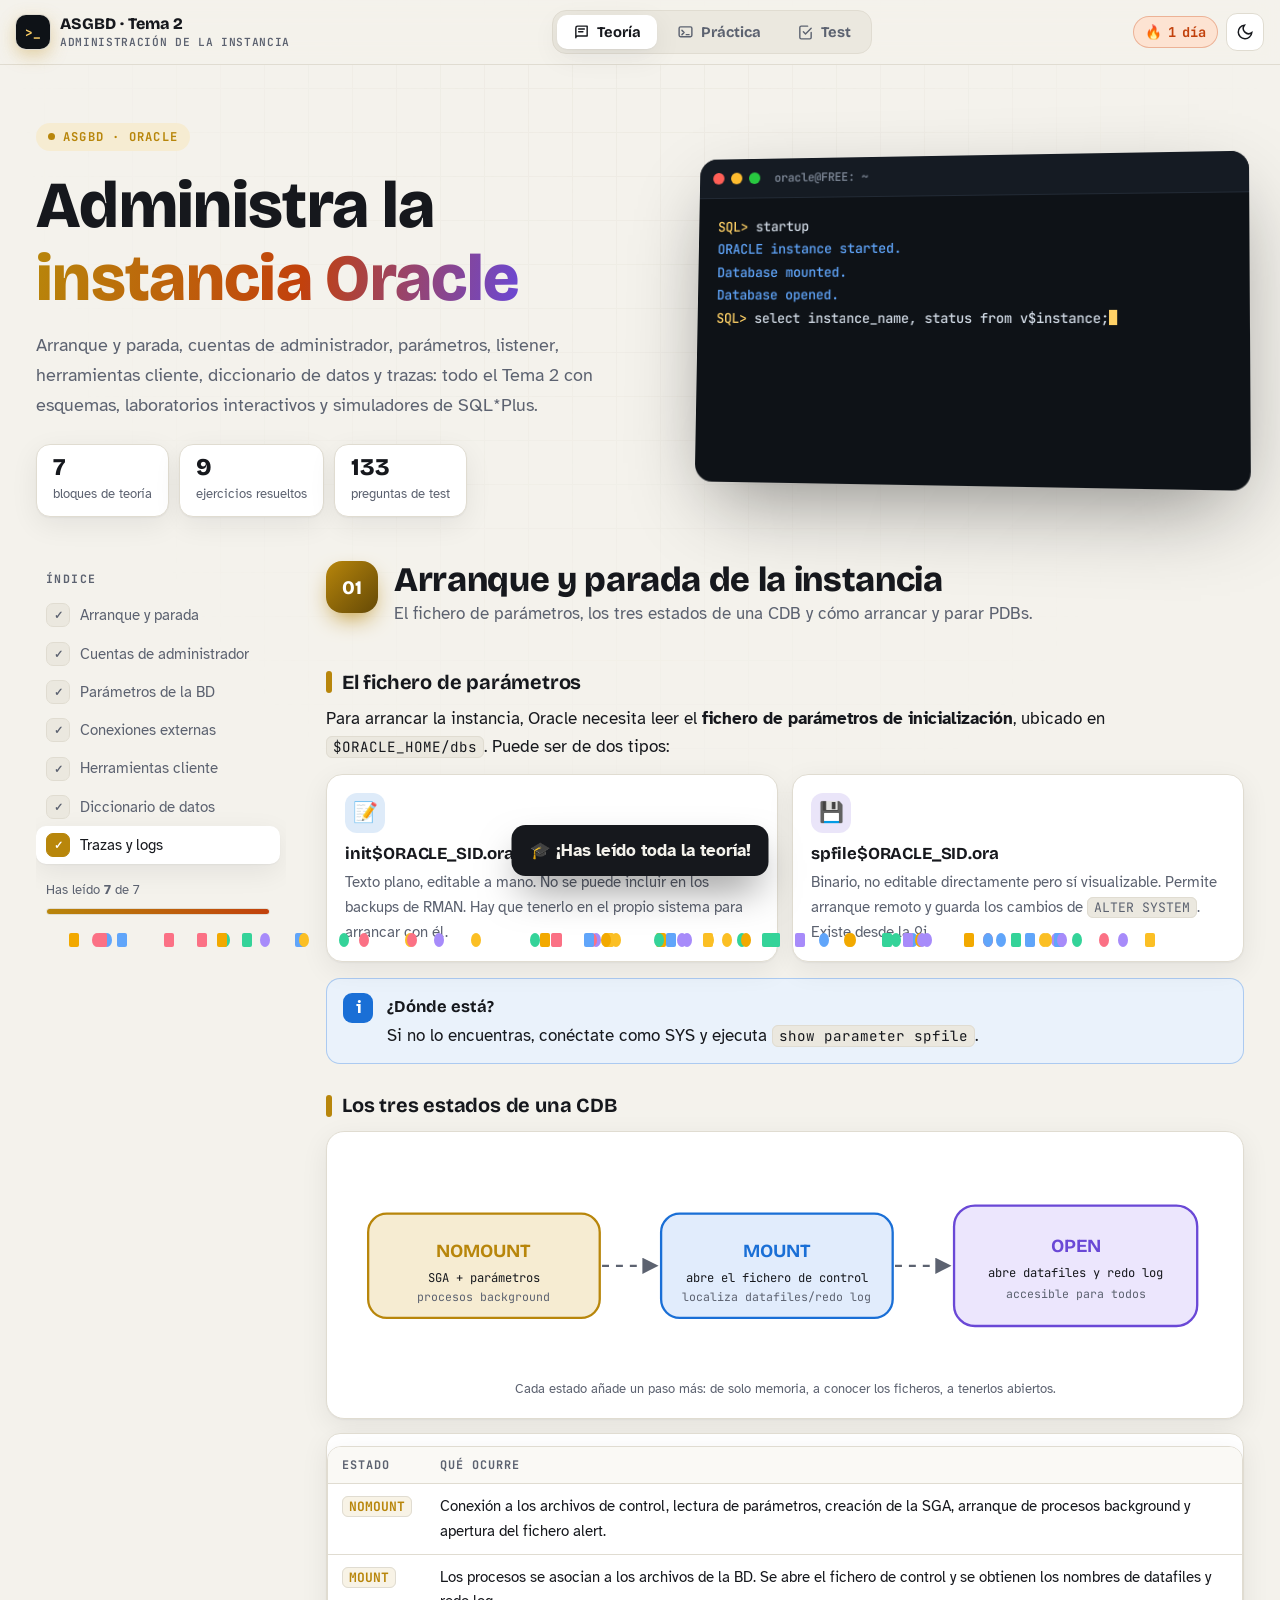
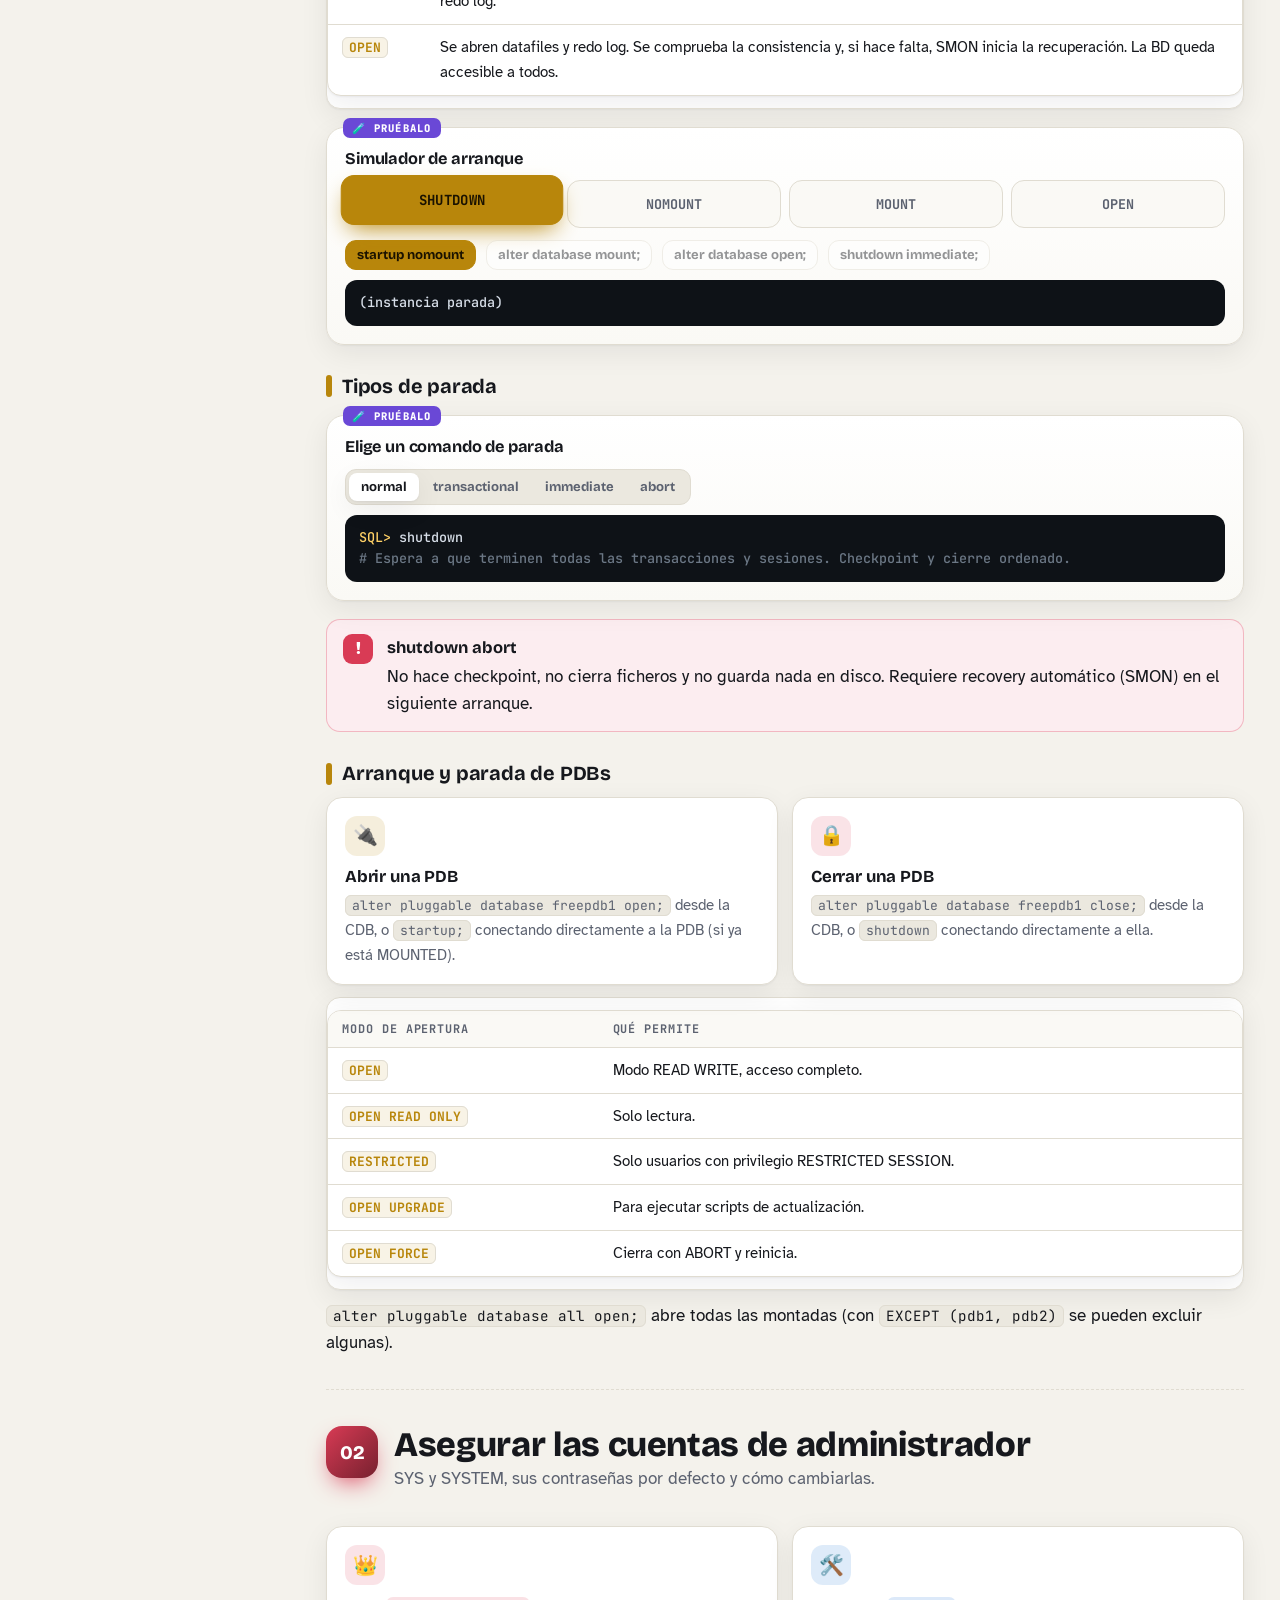
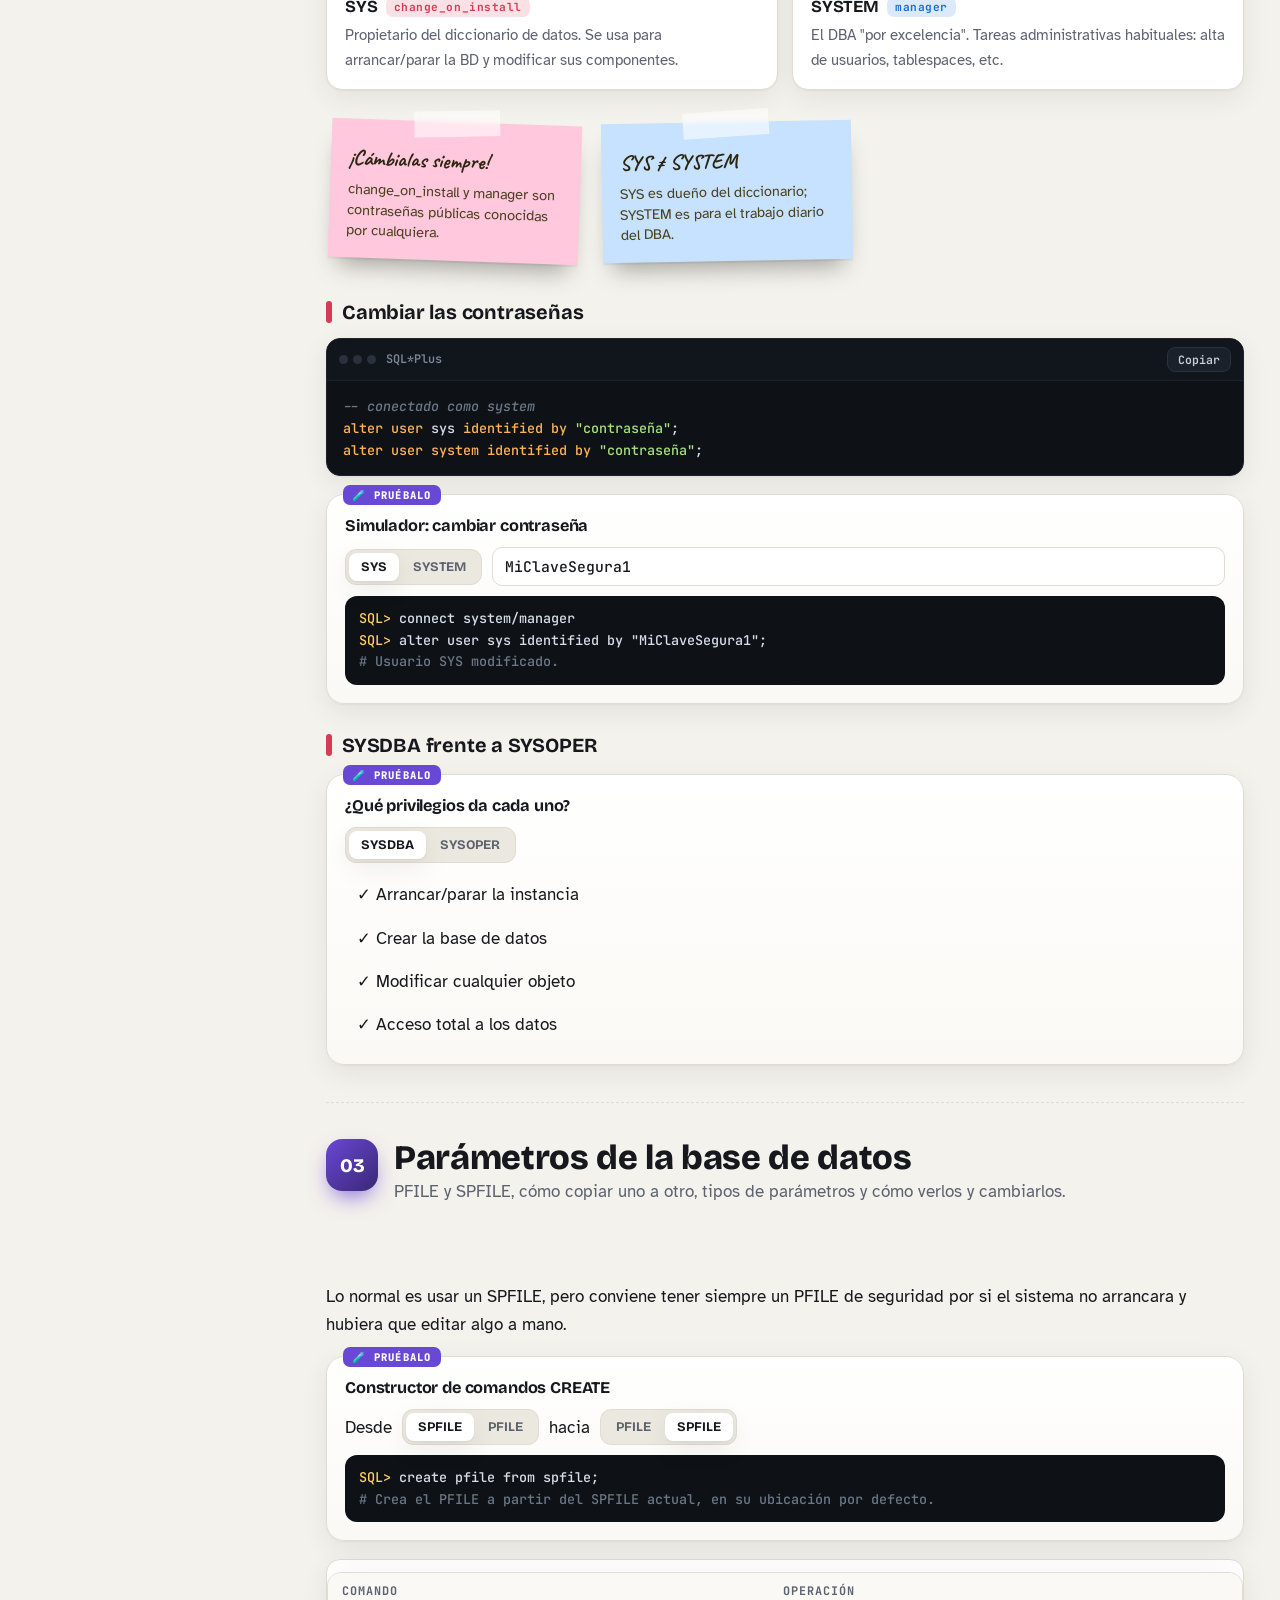
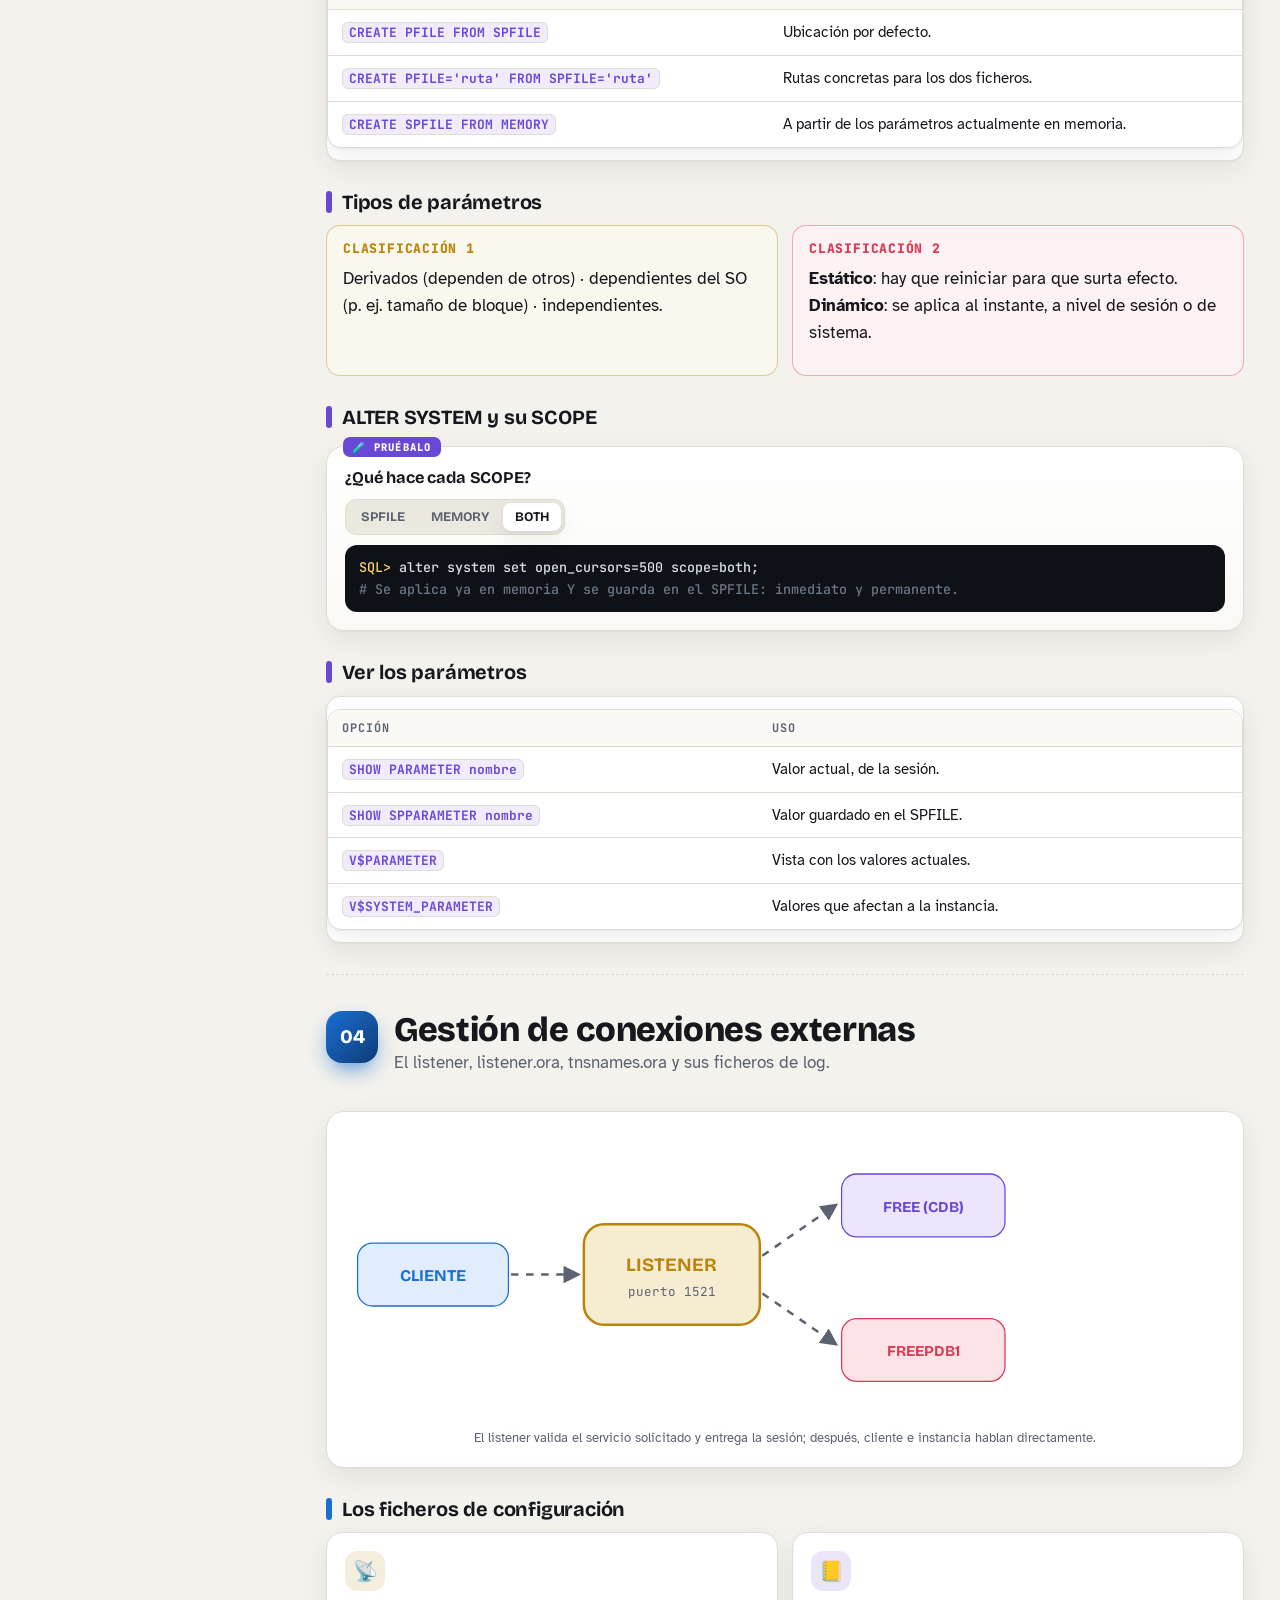
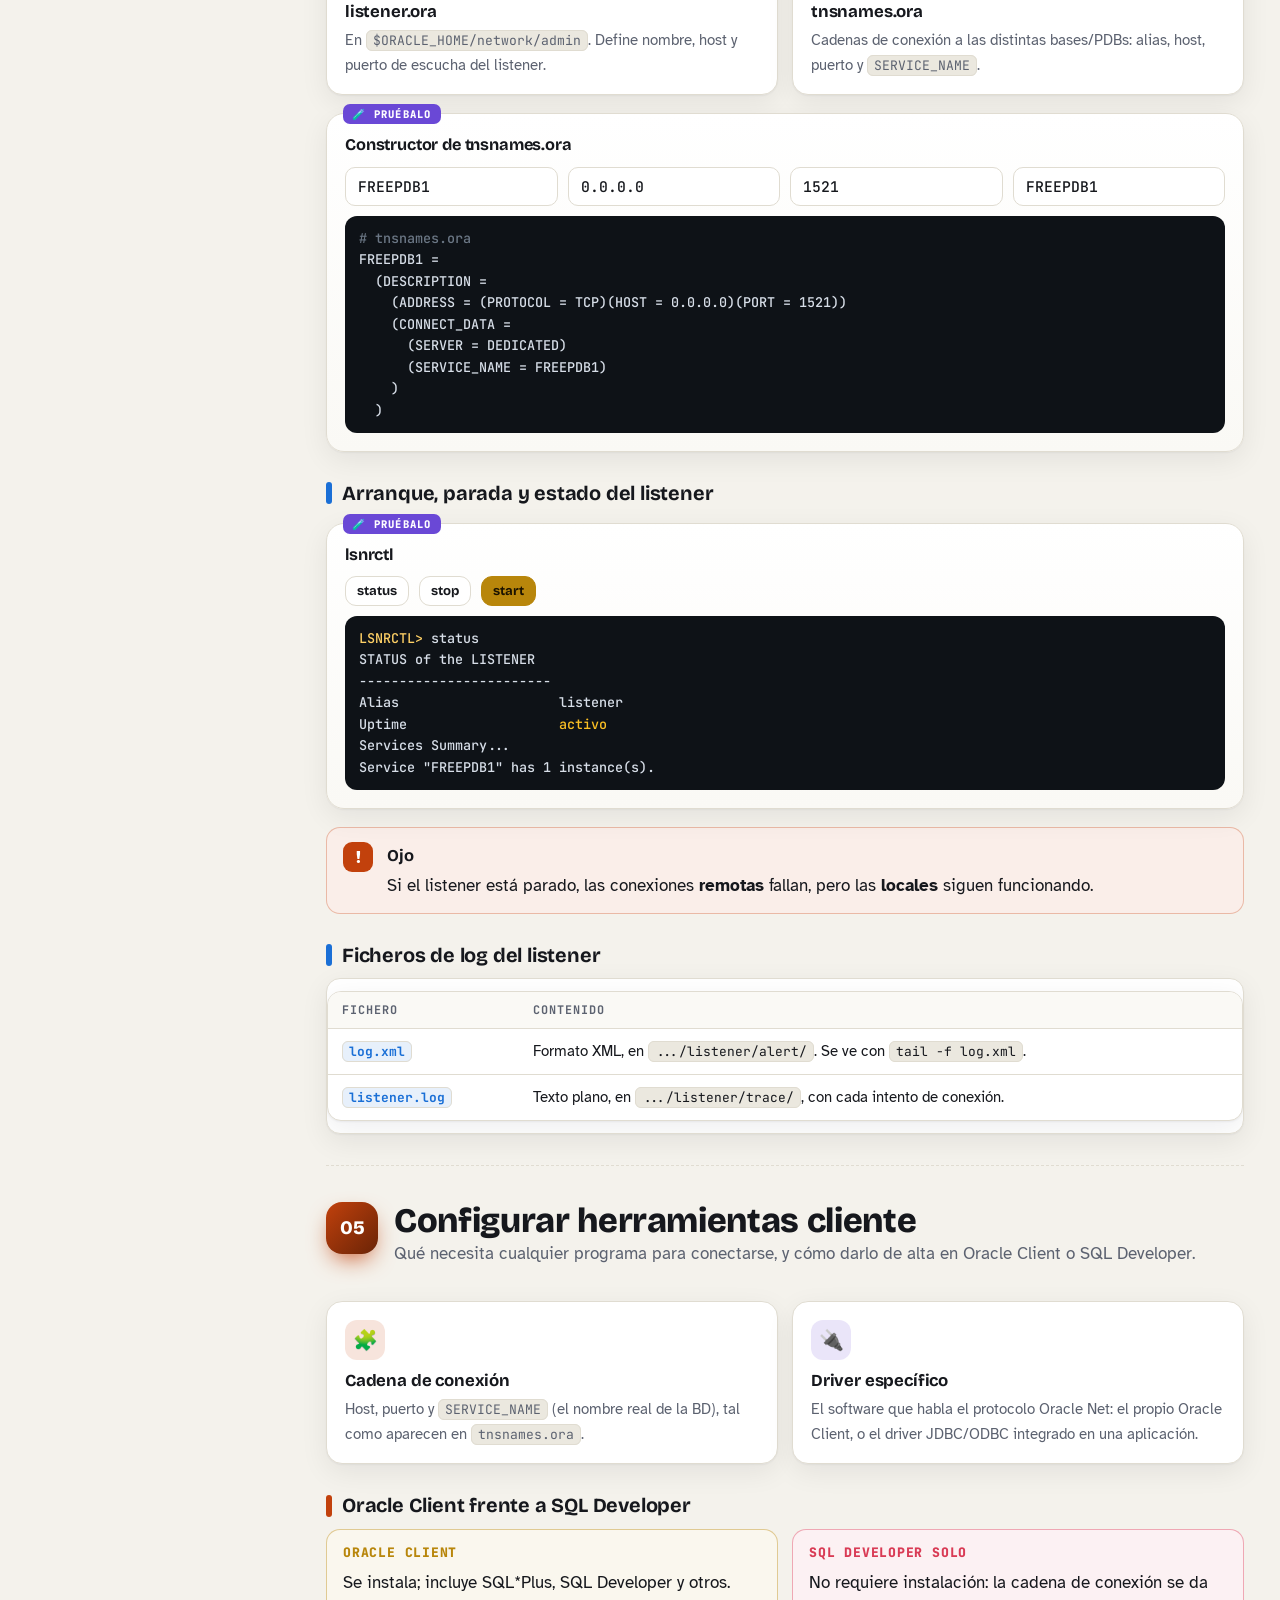
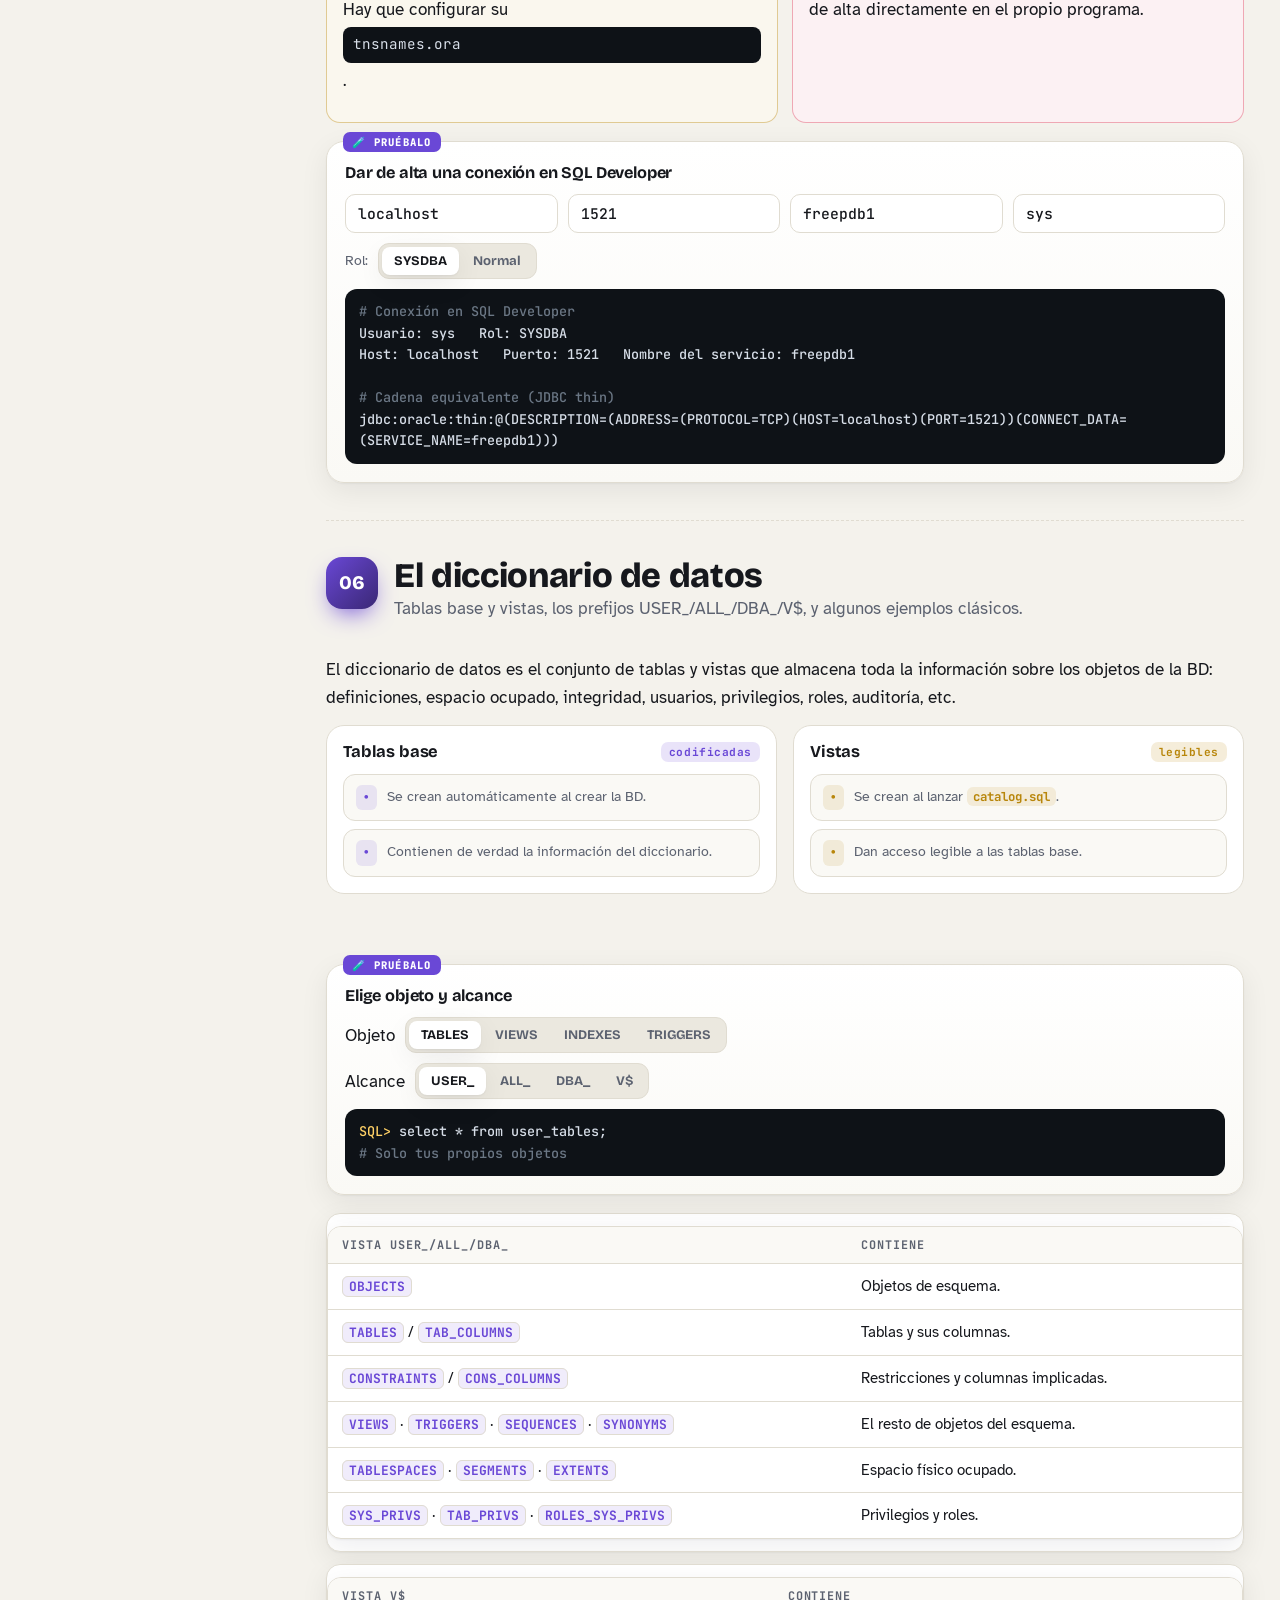
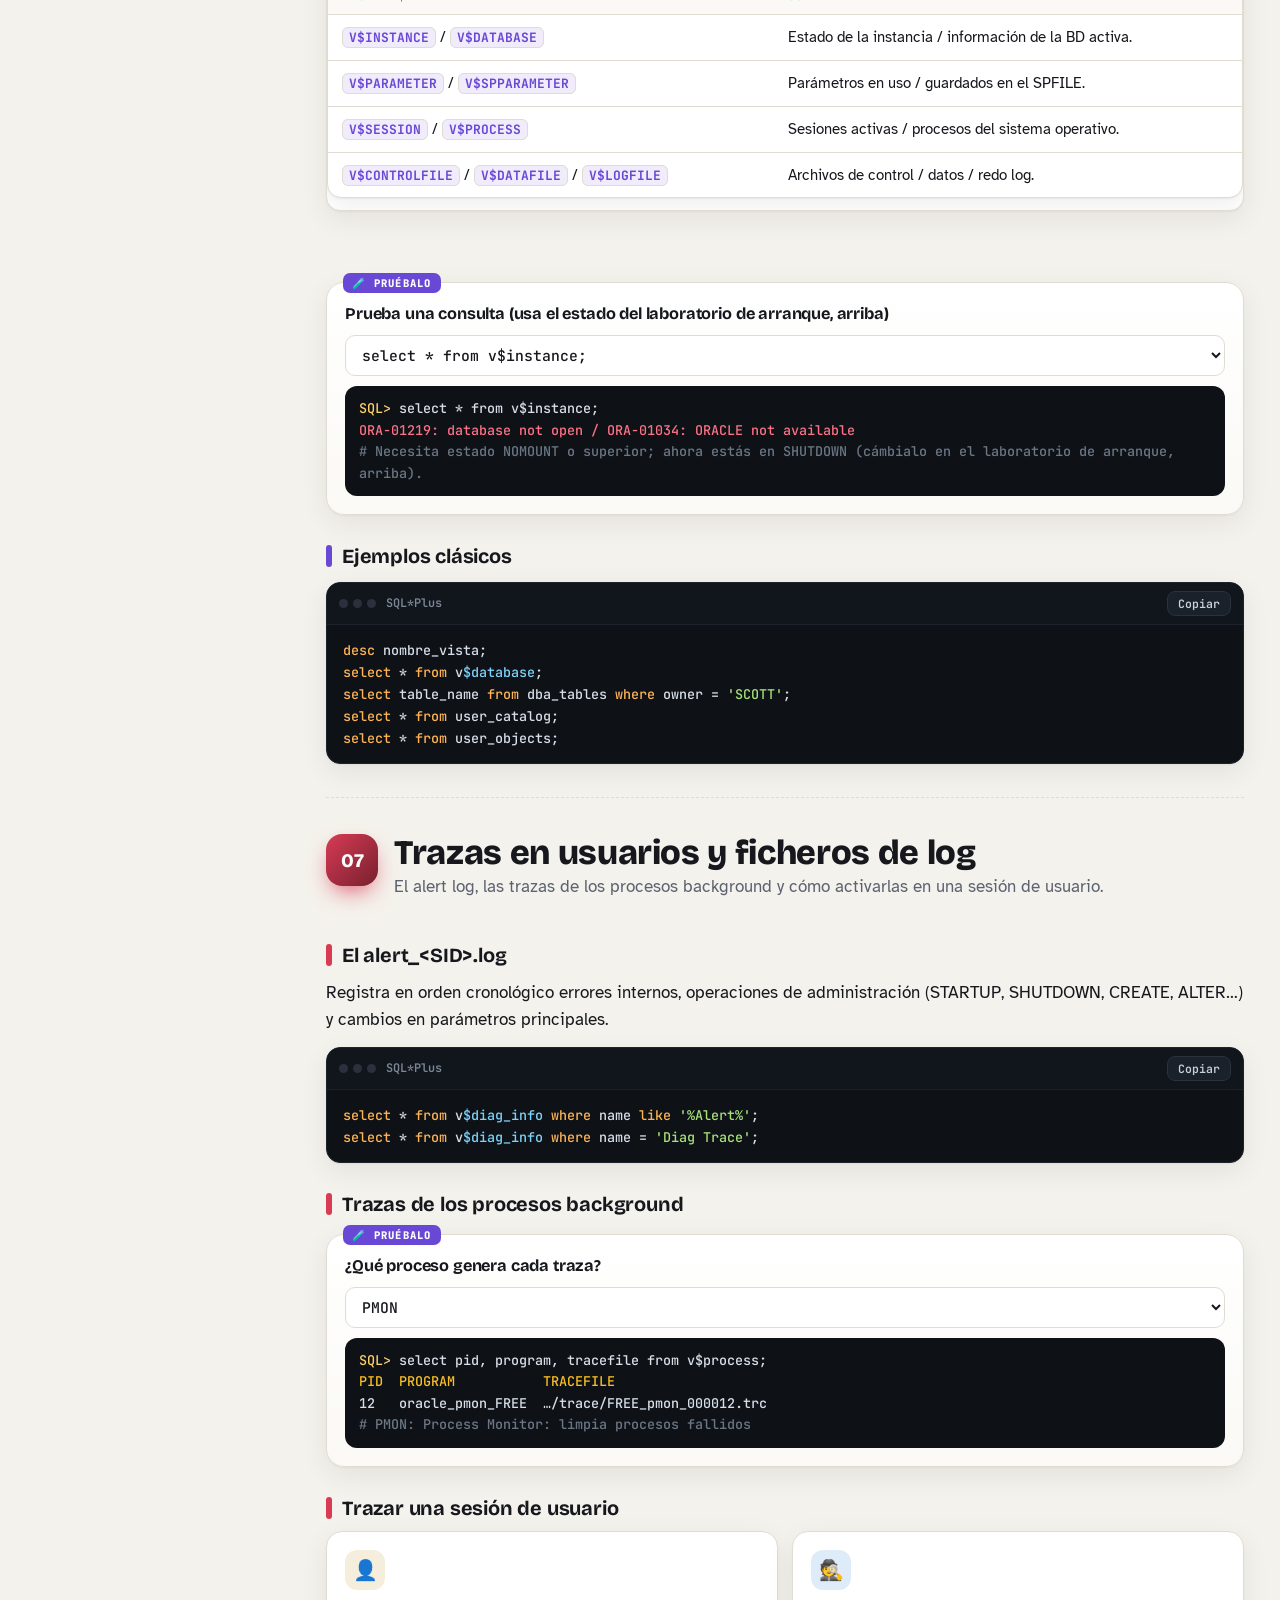
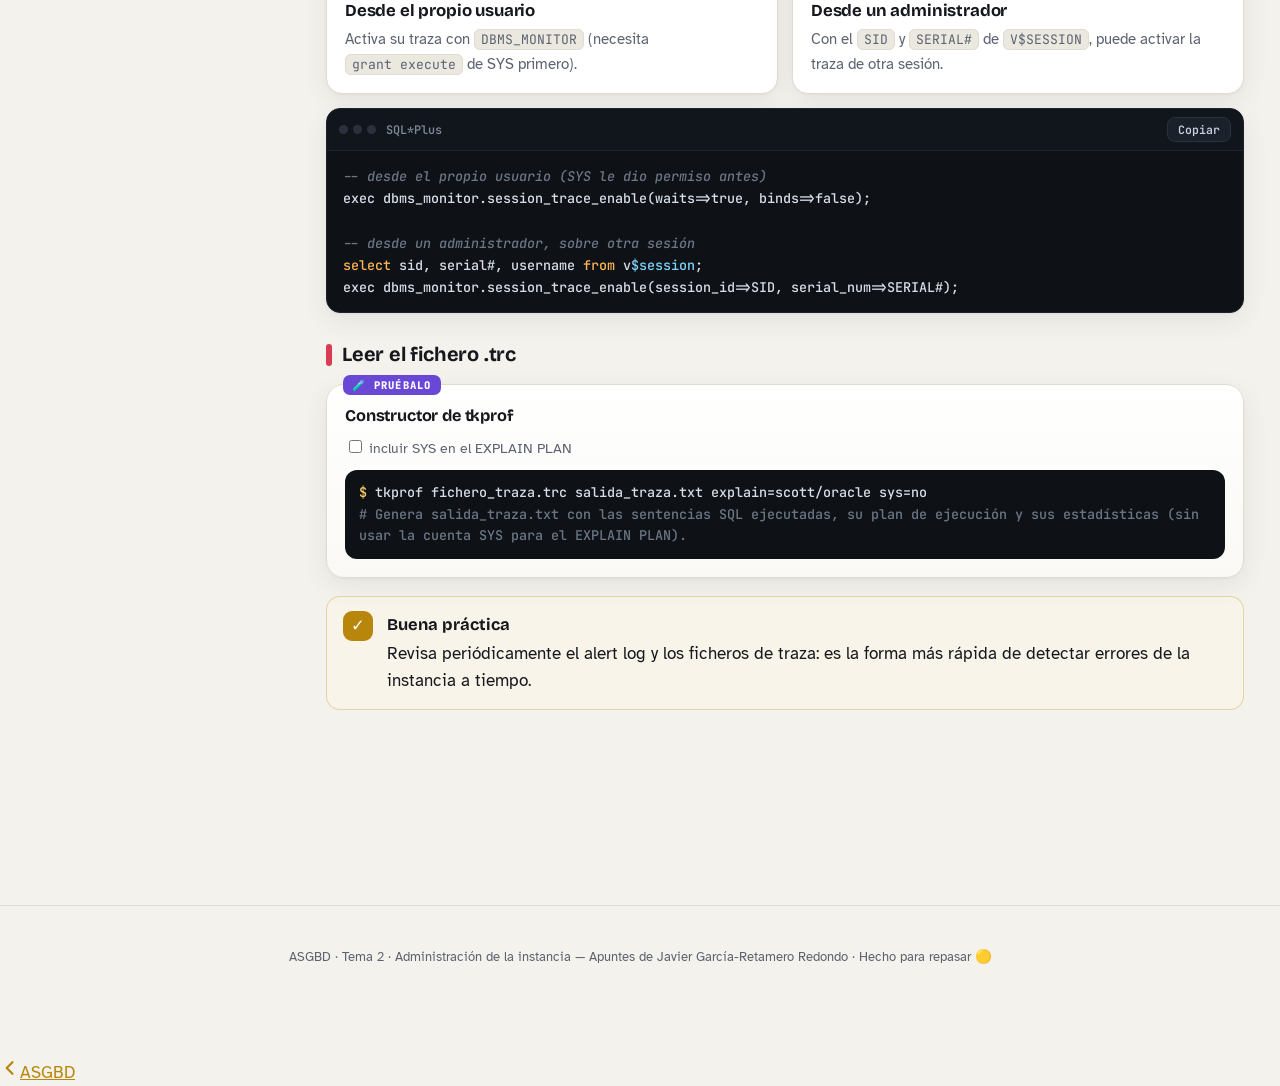
==== commit 8c4ef03f: "ASGBD Tema 2: añade chuleta para el examen en Práctica" ====
--- a/temas/asgbd/tema-2.html
+++ b/temas/asgbd/tema-2.html
@@ -726,6 +726,69 @@
   <h2 class="rv" style="margin:40px 0 10px">Chuleta de comandos</h2>
   <div class="tbl tscroll rv"><table class="tbl" id="cheat"><thead><tr><th>Comando</th><th>Dónde</th><th>Para qué</th></tr></thead><tbody></tbody></table></div>
 
+  <h2 class="rv" style="margin:40px 0 10px">Tu chuleta para el examen</h2>
+  <p class="rv muted" style="max-width:62ch">Si en el examen deja llevar una hoja de apuntes, esto es lo que yo escribiría a mano: lo justo para no quedarme en blanco, sin desarrollar nada. Cópialo y recórtalo a tu letra.</p>
+  <div class="code rv" data-fn="chuleta.txt" data-nohl><pre>1· ARRANQUE Y PARADA
+PFILE init&lt;SID&gt;.ora = texto, no vale pa RMAN, tiene que estar en la máquina
+SPFILE spfile&lt;SID&gt;.ora = binario, arranque remoto, guarda ALTER SYSTEM (9i+)
+show parameter spfile  → dónde está
+
+Estados CDB (cada uno añade un paso):
+NOMOUNT → lee parámetros, crea SGA, procesos background, abre alert log
+MOUNT   → abre control file, localiza datafiles y redo log
+OPEN    → abre datafiles/redo log, accesible a todos (SMON recovery si falla)
+
+Parada:
+NORMAL / TRANSACTIONAL / IMMEDIATE → checkpoint y cierre limpio
+ABORT → sin checkpoint, sin cerrar nada, recovery obligado al arrancar
+
+PDB: alter pluggable database X open/close;  (o startup/shutdown conectado a ella)
+Modos: OPEN · OPEN READ ONLY · RESTRICTED · OPEN UPGRADE · OPEN FORCE(=abort+reinicia)
+alter pluggable database all open except (pdb1,pdb2);
+
+2· CUENTAS DE ADMINISTRADOR
+SYS    (pass por defecto: change_on_install) → dueño del diccionario, arranca/para la BD
+SYSTEM (pass por defecto: manager)           → DBA del día a día (usuarios, tablespaces…)
+¡Cambiar siempre las dos contraseñas!
+alter user sys identified by "nueva";
+SYSDBA = todo (crear/borrar BD, startup/shutdown, recover, ve datos de usuario)
+SYSOPER = solo lo operativo (startup/shutdown/backup/alter database), SIN ver datos
+
+3· PARÁMETROS
+create pfile from spfile;     create spfile from memory;   (rutas con FROM/'ruta')
+Tipos: derivado / dependiente del SO / independiente  —  ESTÁTICO (reinicio) / DINÁMICO
+alter system set parametro=valor scope=spfile|memory|both;
+show parameter x;   show spparameter x;   v$parameter   v$system_parameter
+
+4· CONEXIONES EXTERNAS
+listener.ora  ($ORACLE_HOME/network/admin) → nombre, host, puerto (1521) del listener
+tnsnames.ora → alias = host + puerto + SERVICE_NAME
+lsnrctl status / start / stop   (listener caído = fallan solo las conexiones REMOTAS)
+Logs: log.xml (listener/alert, tail -f) · listener.log (listener/trace, cada conexión)
+
+5· HERRAMIENTAS CLIENTE
+Hace falta: cadena de conexión (host+puerto+service_name) + driver (Oracle Net)
+Oracle Client = se instala, trae SQL*Plus/SQL Developer, usa SU tnsnames.ora
+SQL Developer solo = no se instala nada, la conexión se da de alta en el propio programa
+
+6· DICCIONARIO DE DATOS
+Tablas base = codificadas, se crean con la BD · Vistas = catalog.sql, legibles
+USER_ (lo mío) · ALL_ (lo que veo) · DBA_ (todo, privilegio) · V$ (dinámicas, instancia)
+Vistas clave: OBJECTS·TABLES/TAB_COLUMNS·CONSTRAINTS/CONS_COLUMNS·VIEWS·TRIGGERS
+  SEQUENCES·SYNONYMS · TABLESPACES/SEGMENTS/EXTENTS · SYS_PRIVS/TAB_PRIVS/ROLES_SYS_PRIVS
+V$ clave: V$INSTANCE/V$DATABASE · V$PARAMETER/V$SPPARAMETER · V$SESSION/V$PROCESS
+  V$CONTROLFILE/V$DATAFILE/V$LOGFILE
+desc vista;   select * from user_catalog;   select * from user_objects;
+
+7· TRAZAS Y LOGS
+alert_&lt;SID&gt;.log → errores, STARTUP/SHUTDOWN/CREATE/ALTER, cambios de parámetros
+v$diag_info where name like '%Alert%' / = 'Diag Trace'   → dónde están los ficheros
+Procesos con traza propia: PMON · SMON · DBWR · LGWR · CKPT · ARCH · RECO
+Activar traza de sesión:
+  propio usuario → dbms_monitor.session_trace_enable(...)  (necesita grant de SYS)
+  admin sobre otra sesión → coger SID y SERIAL# de v$session primero
+Leer el .trc generado → tkprof</pre></div>
+
   <h2 class="rv" style="margin:40px 0 10px">Ejercicios resueltos</h2>
   <div class="filter-row rv" id="exFilter"></div>
   <div class="ex-grid rv" id="exGrid"></div>
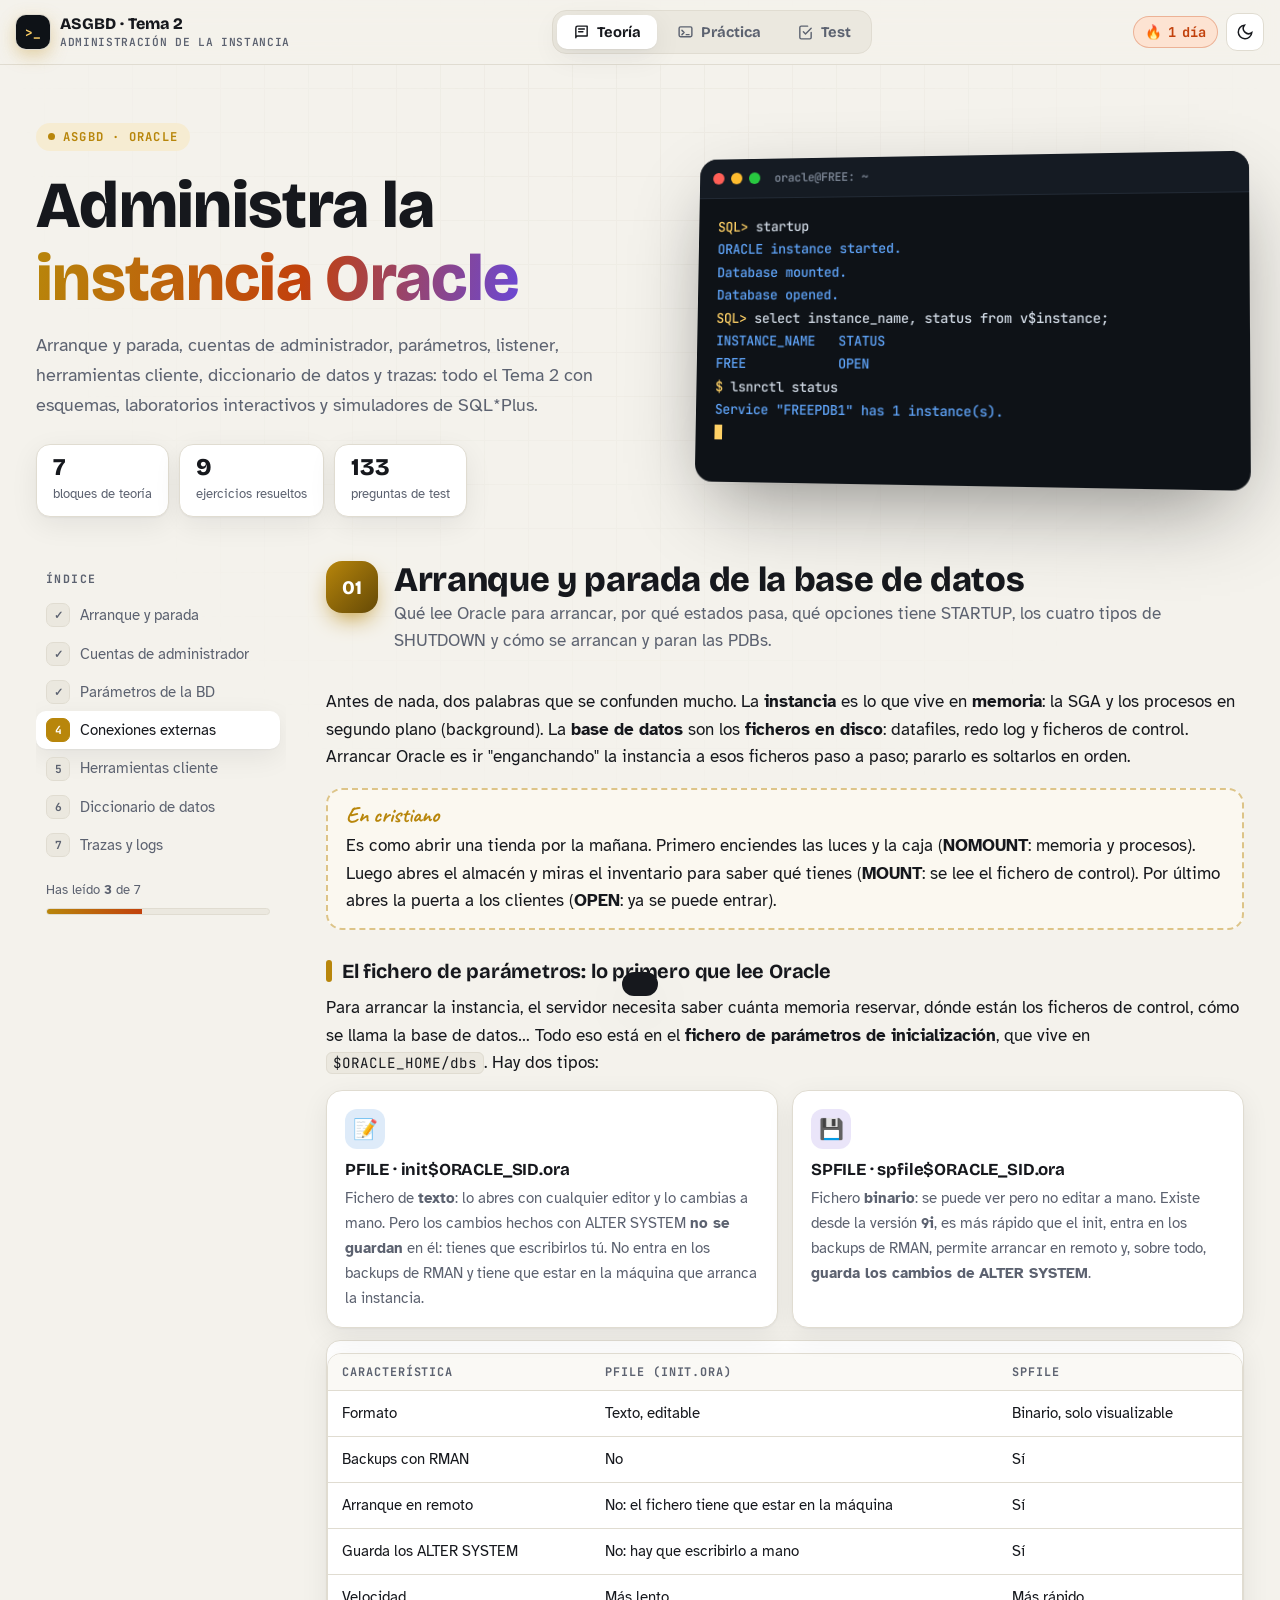
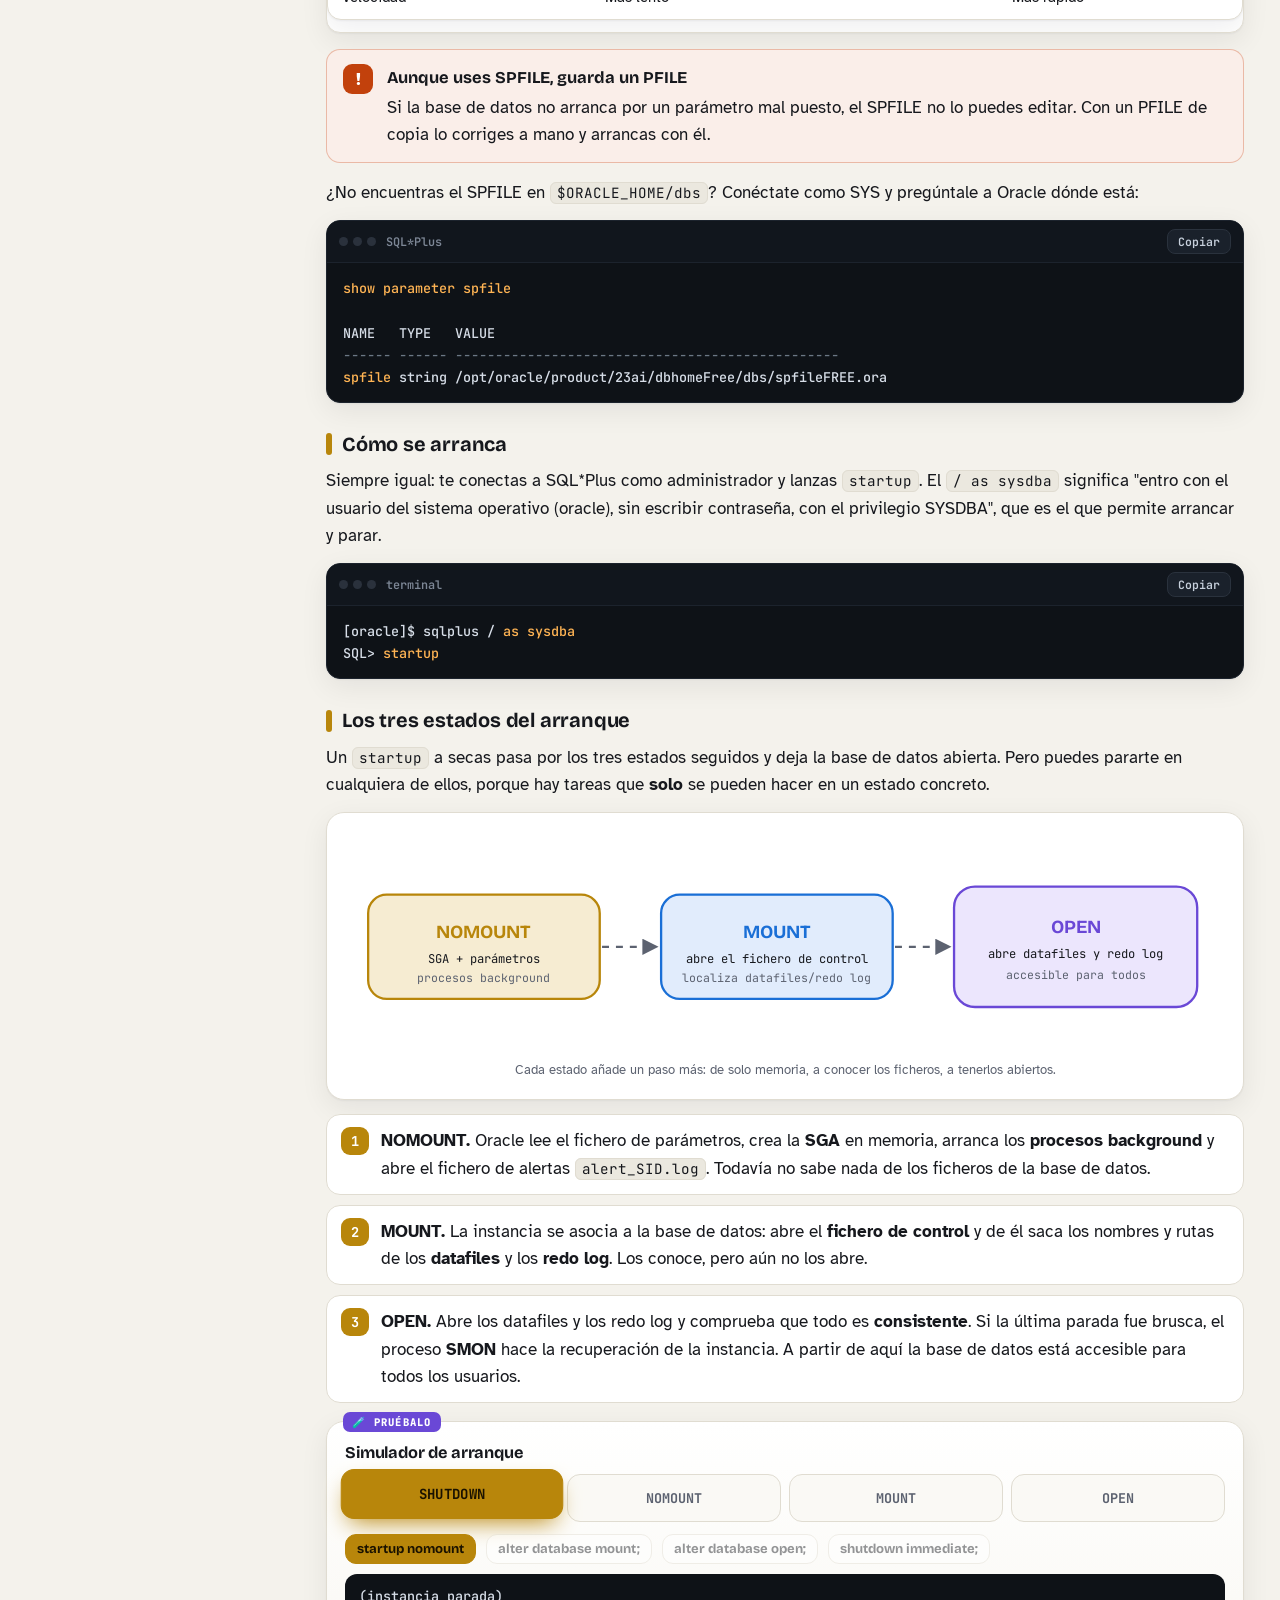
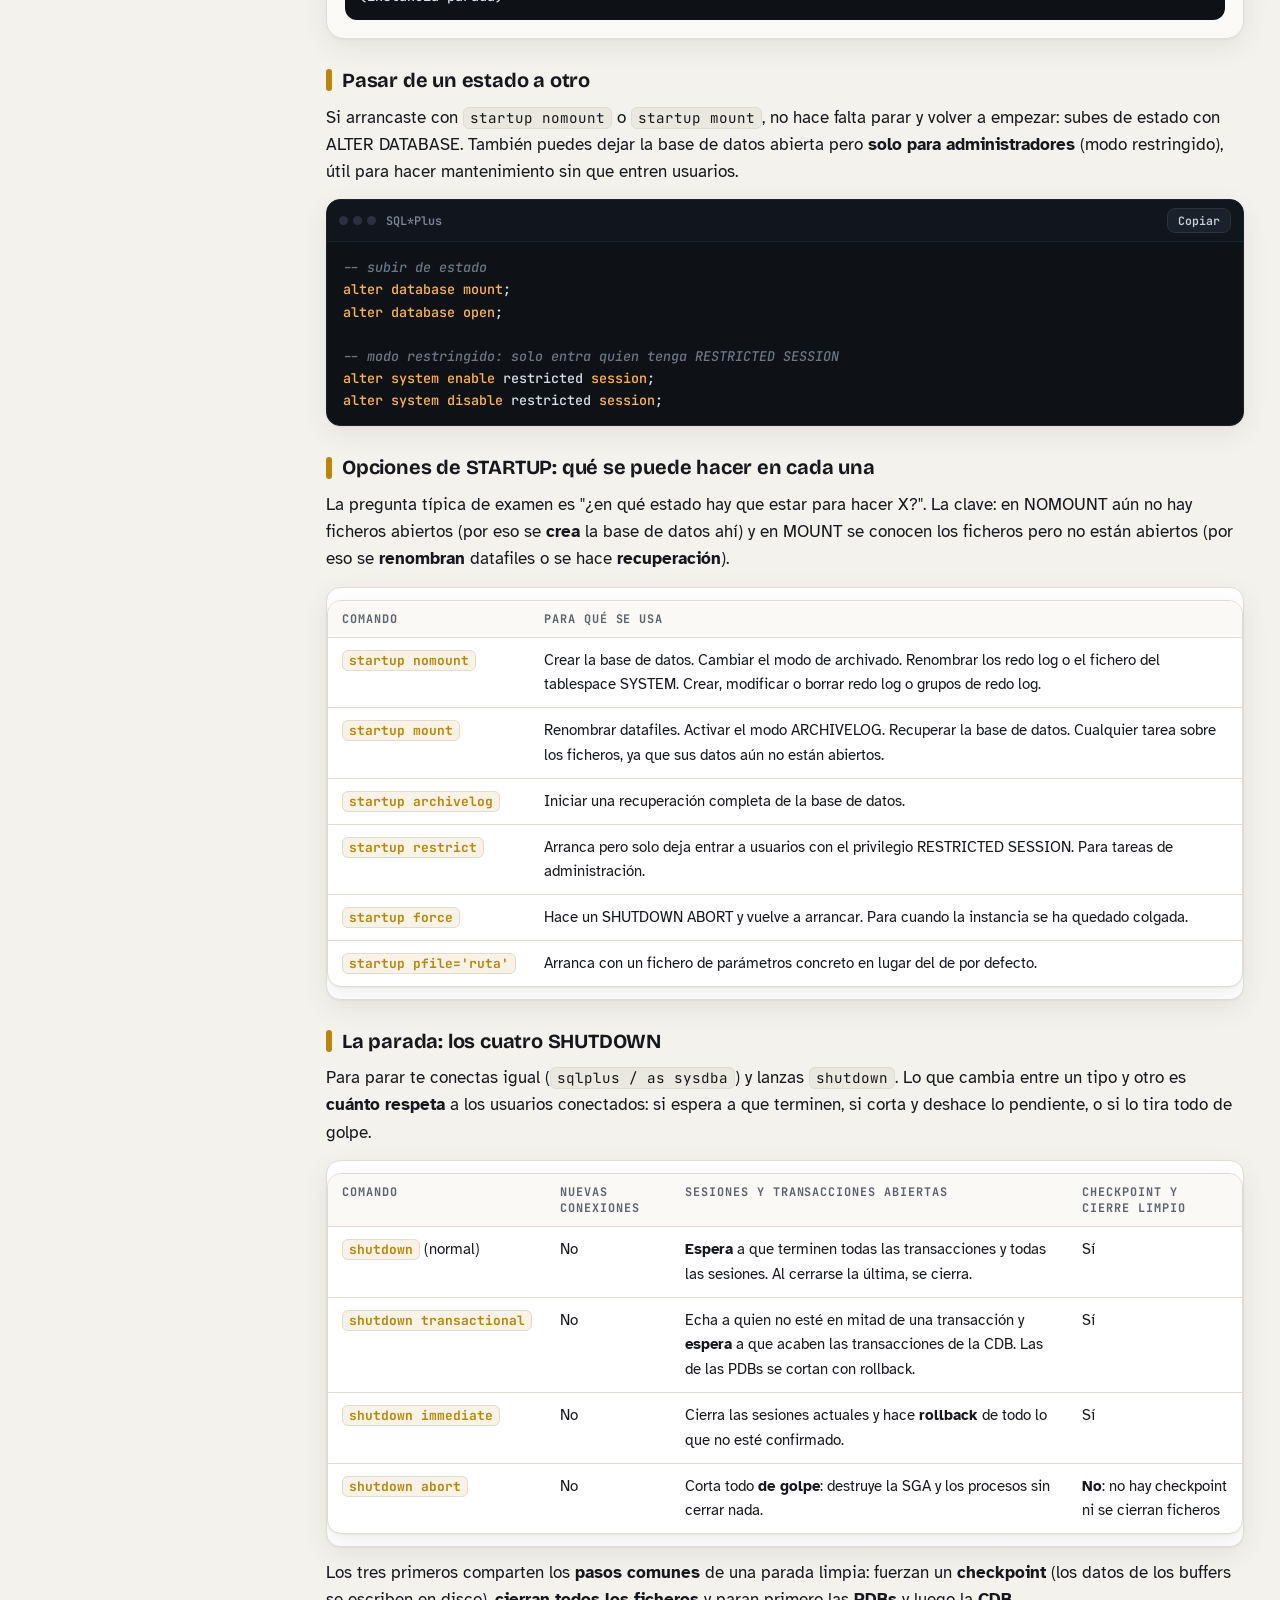
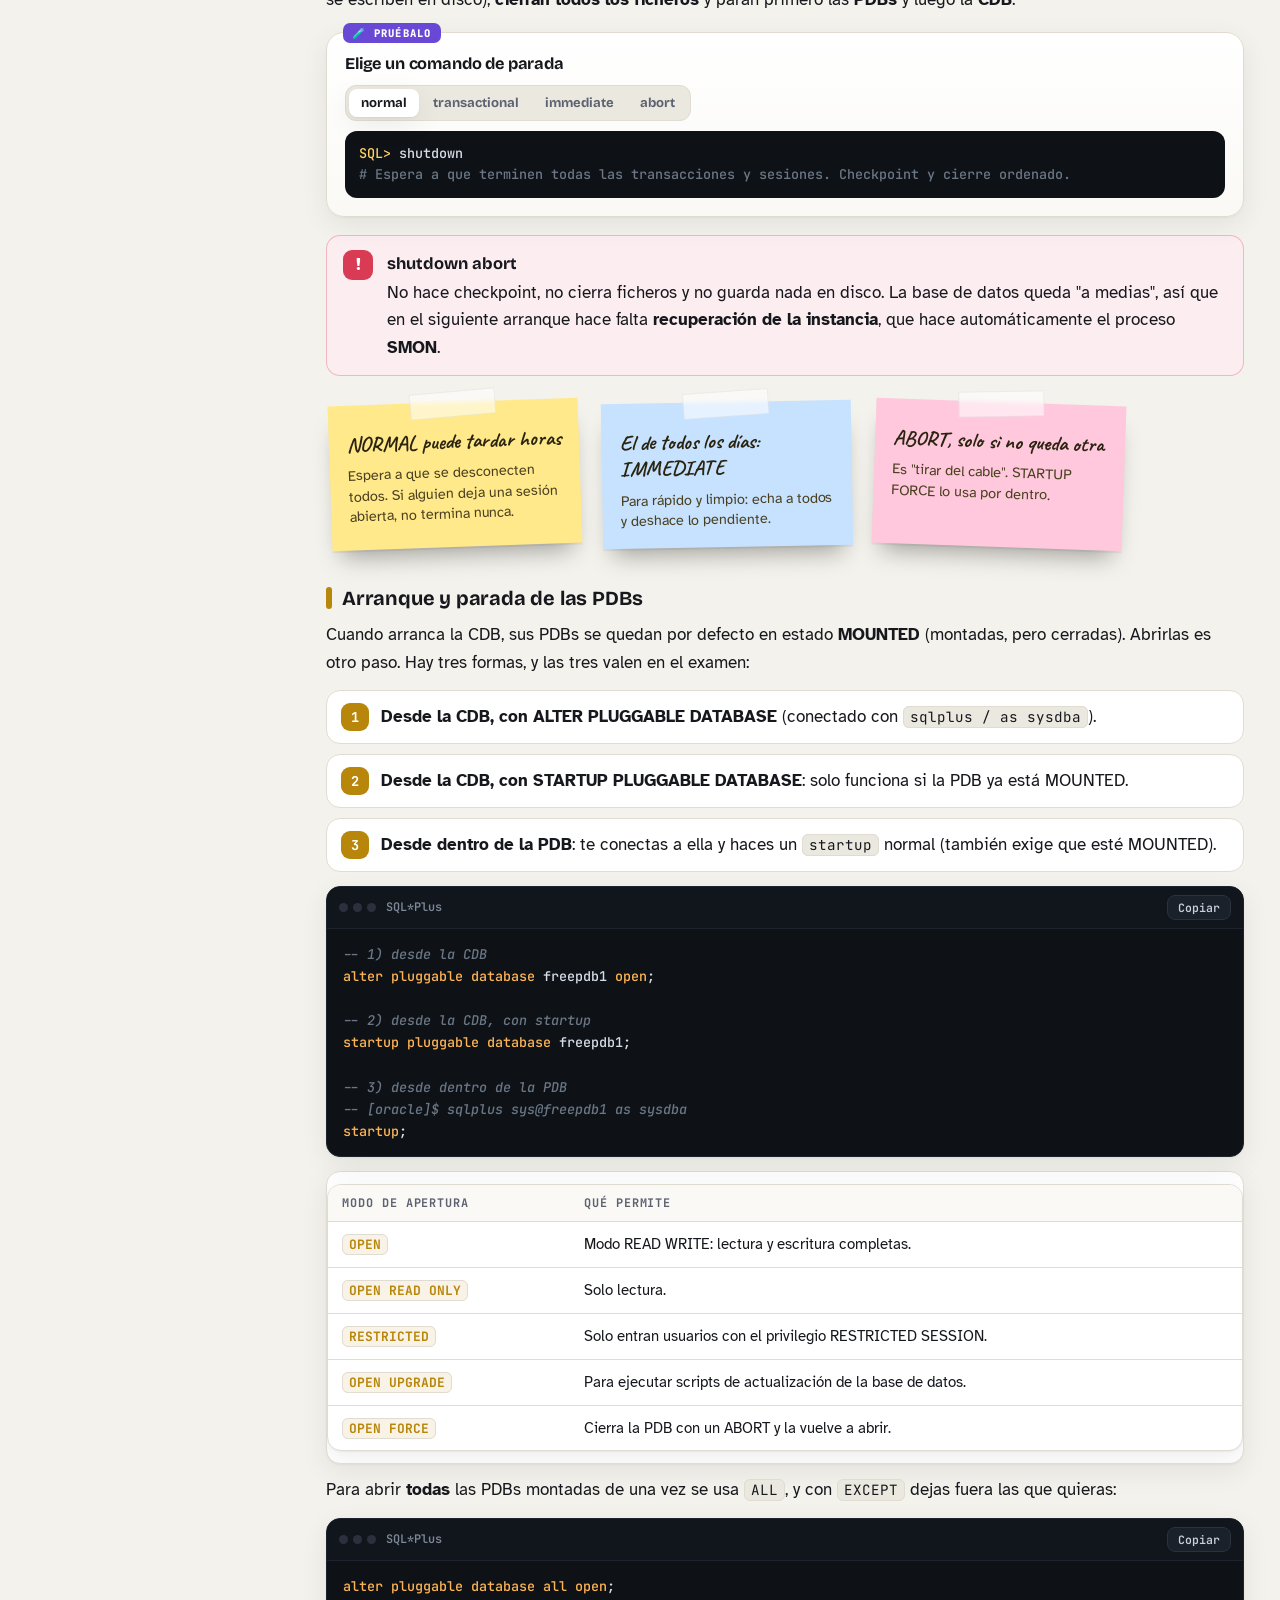
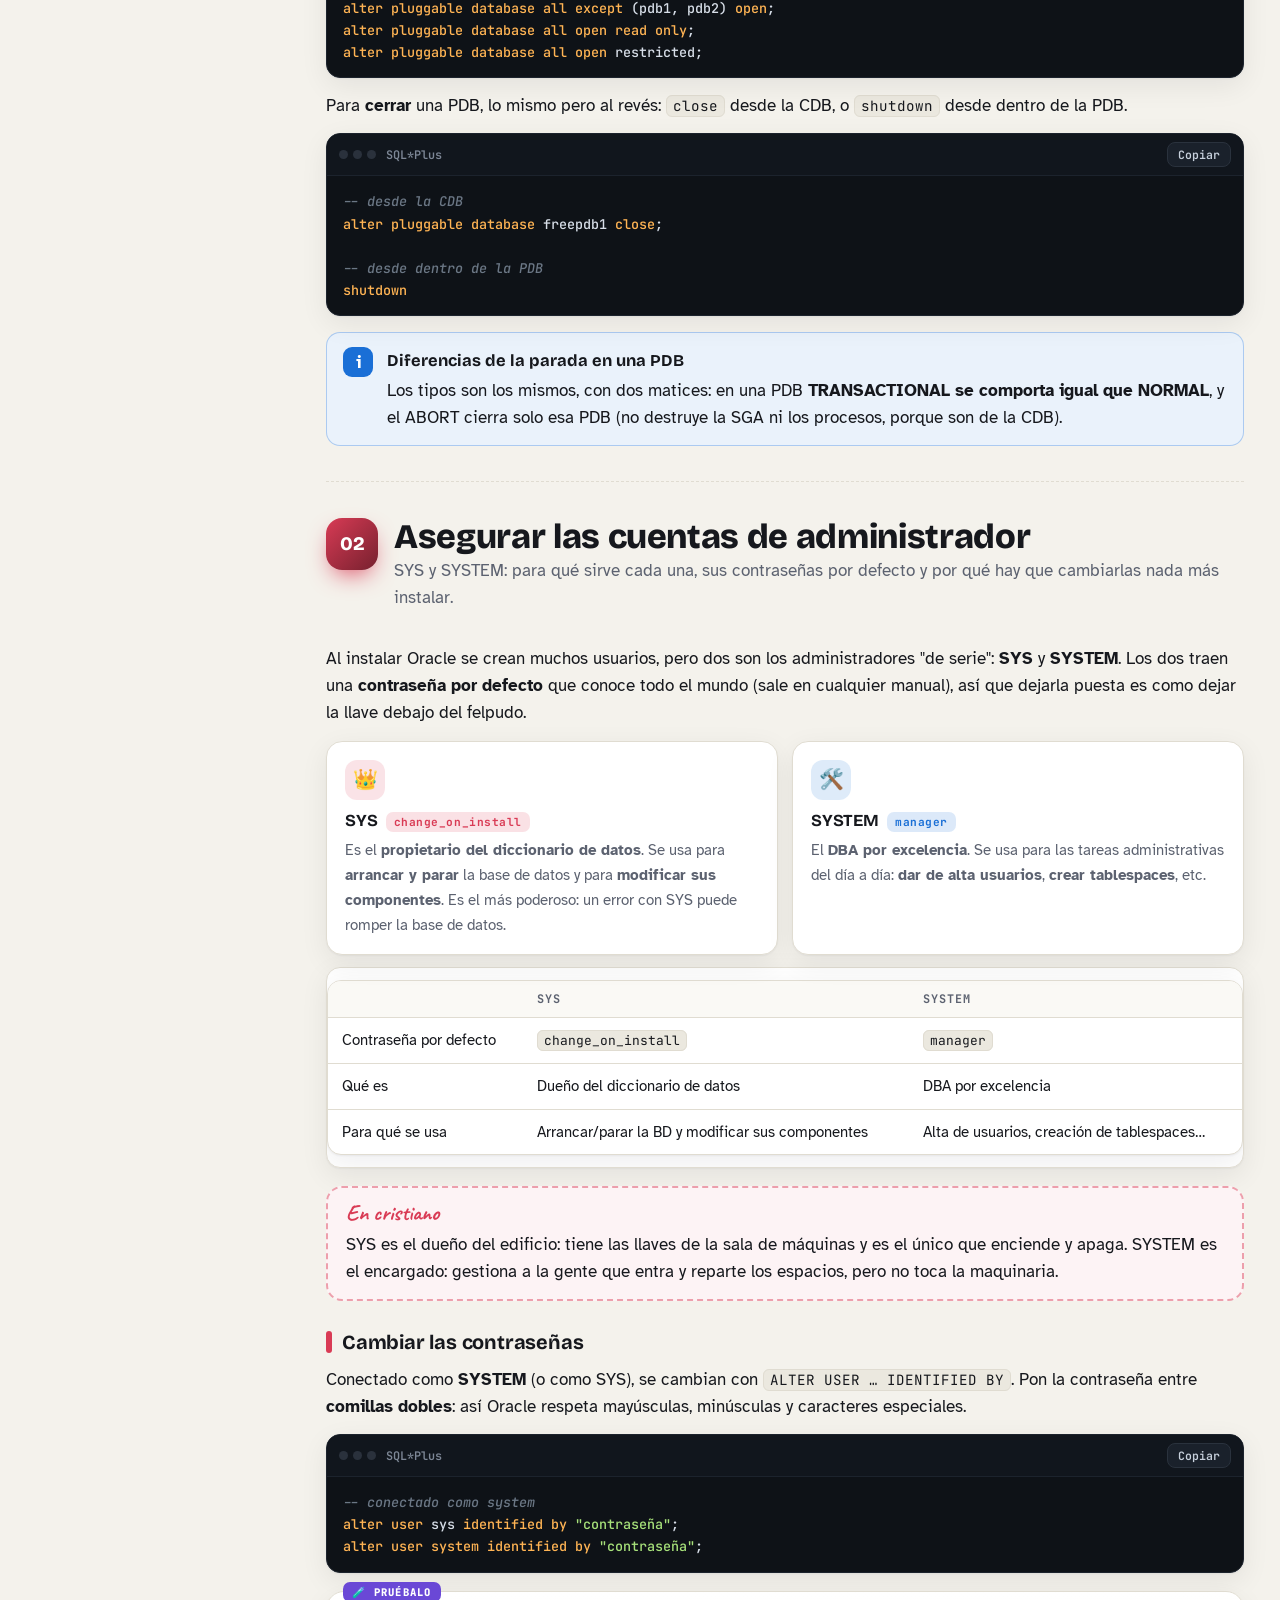
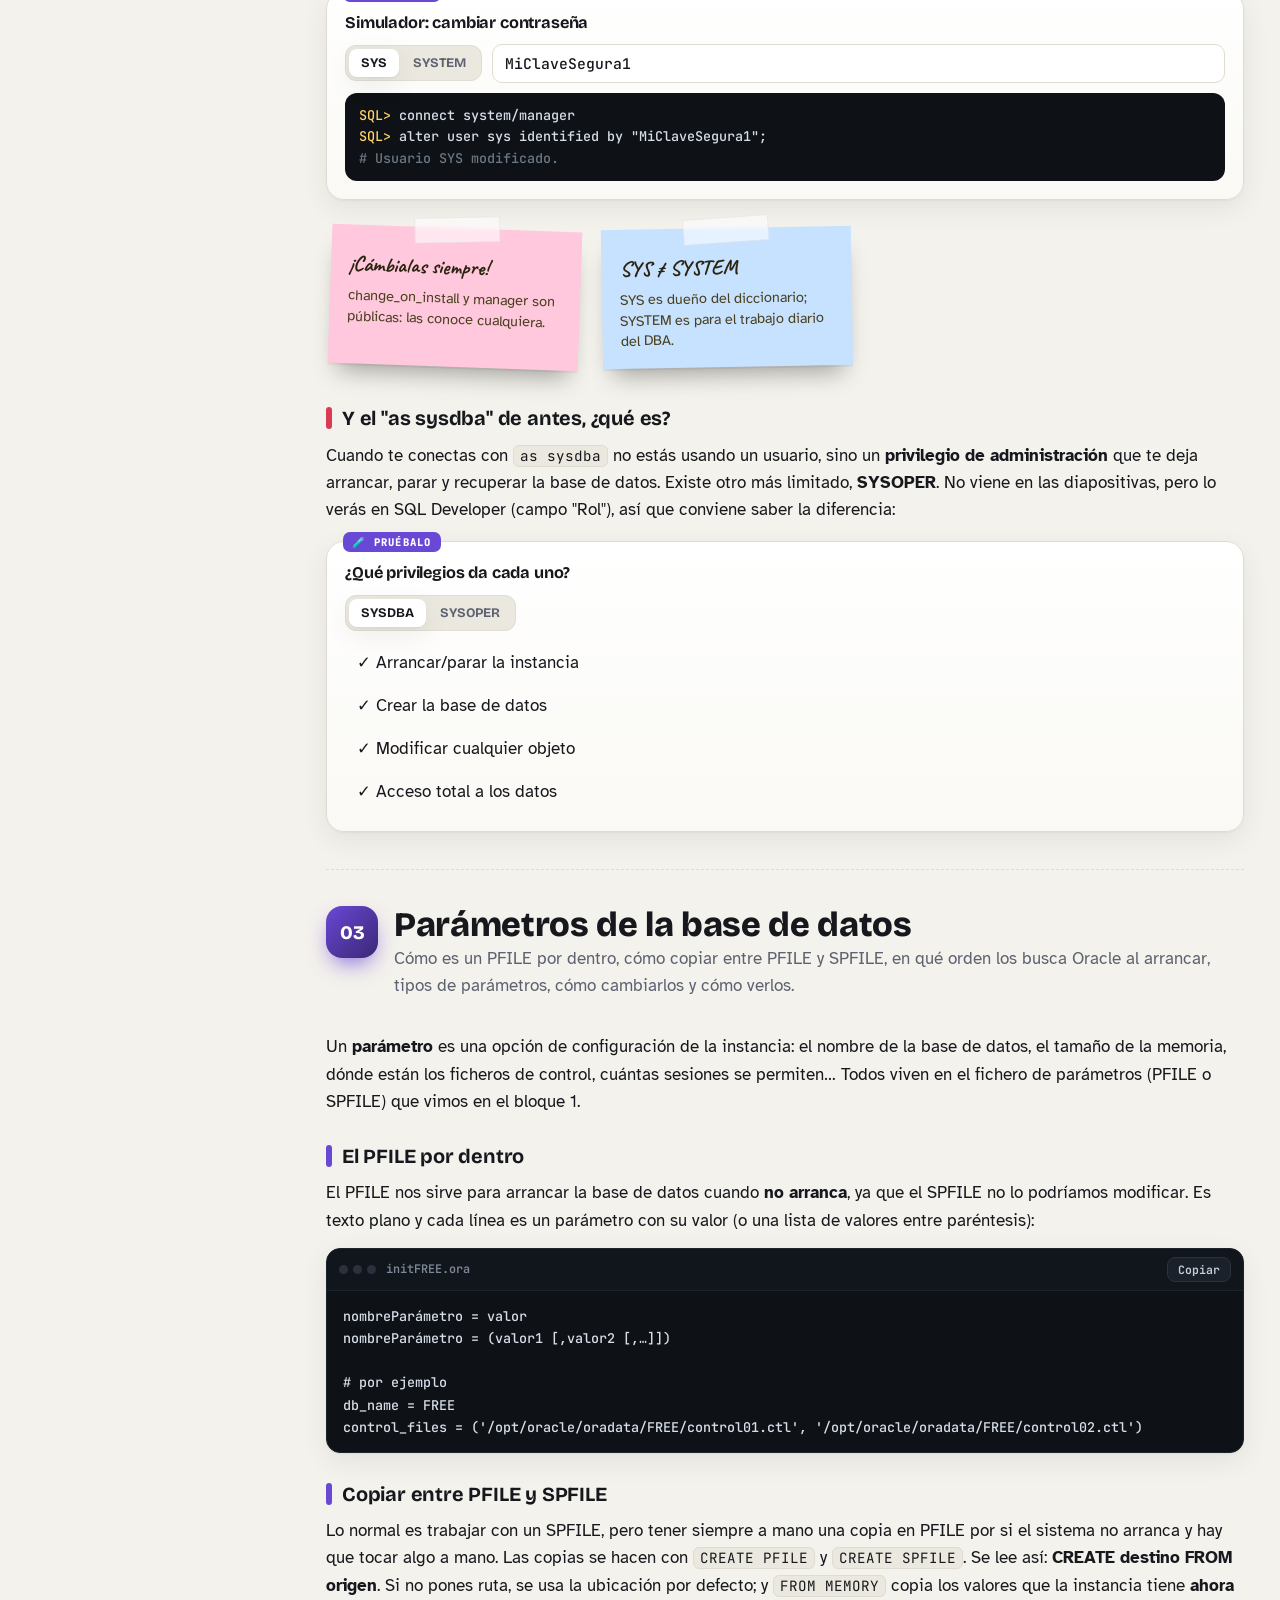
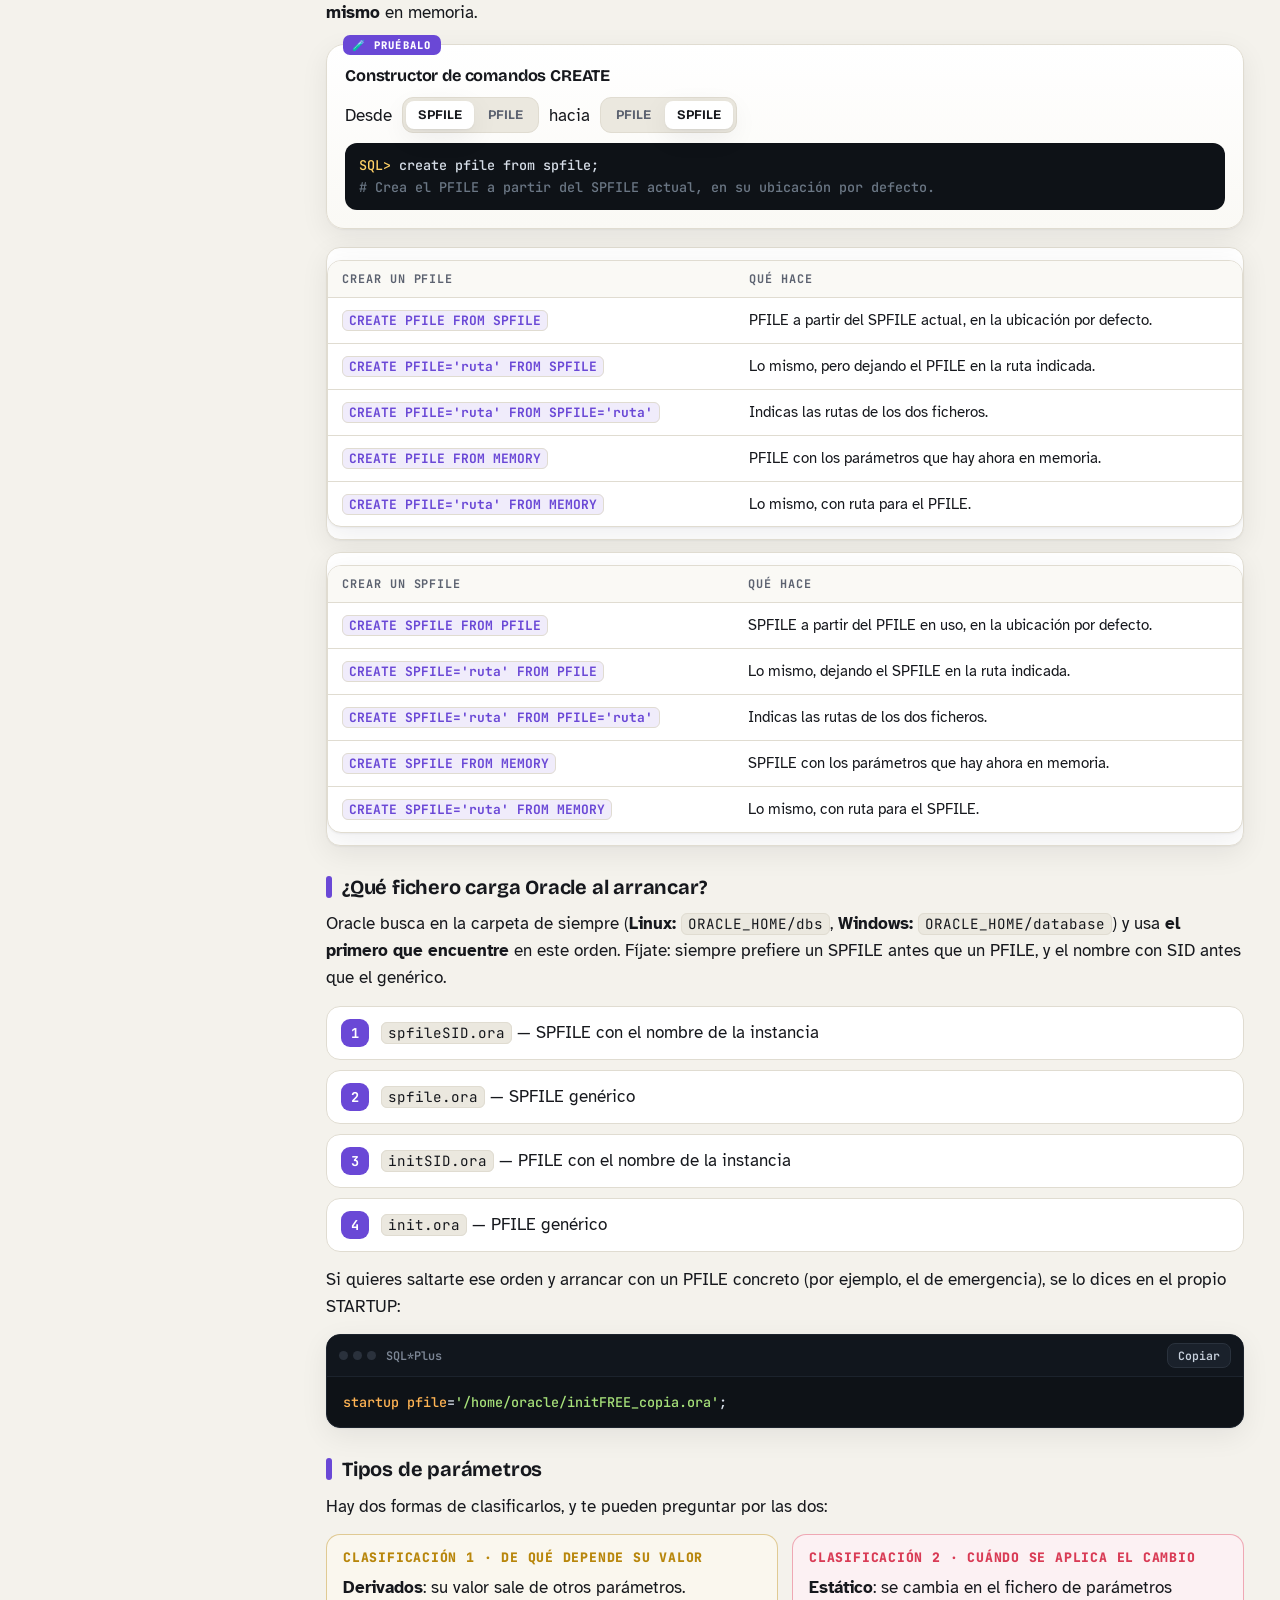
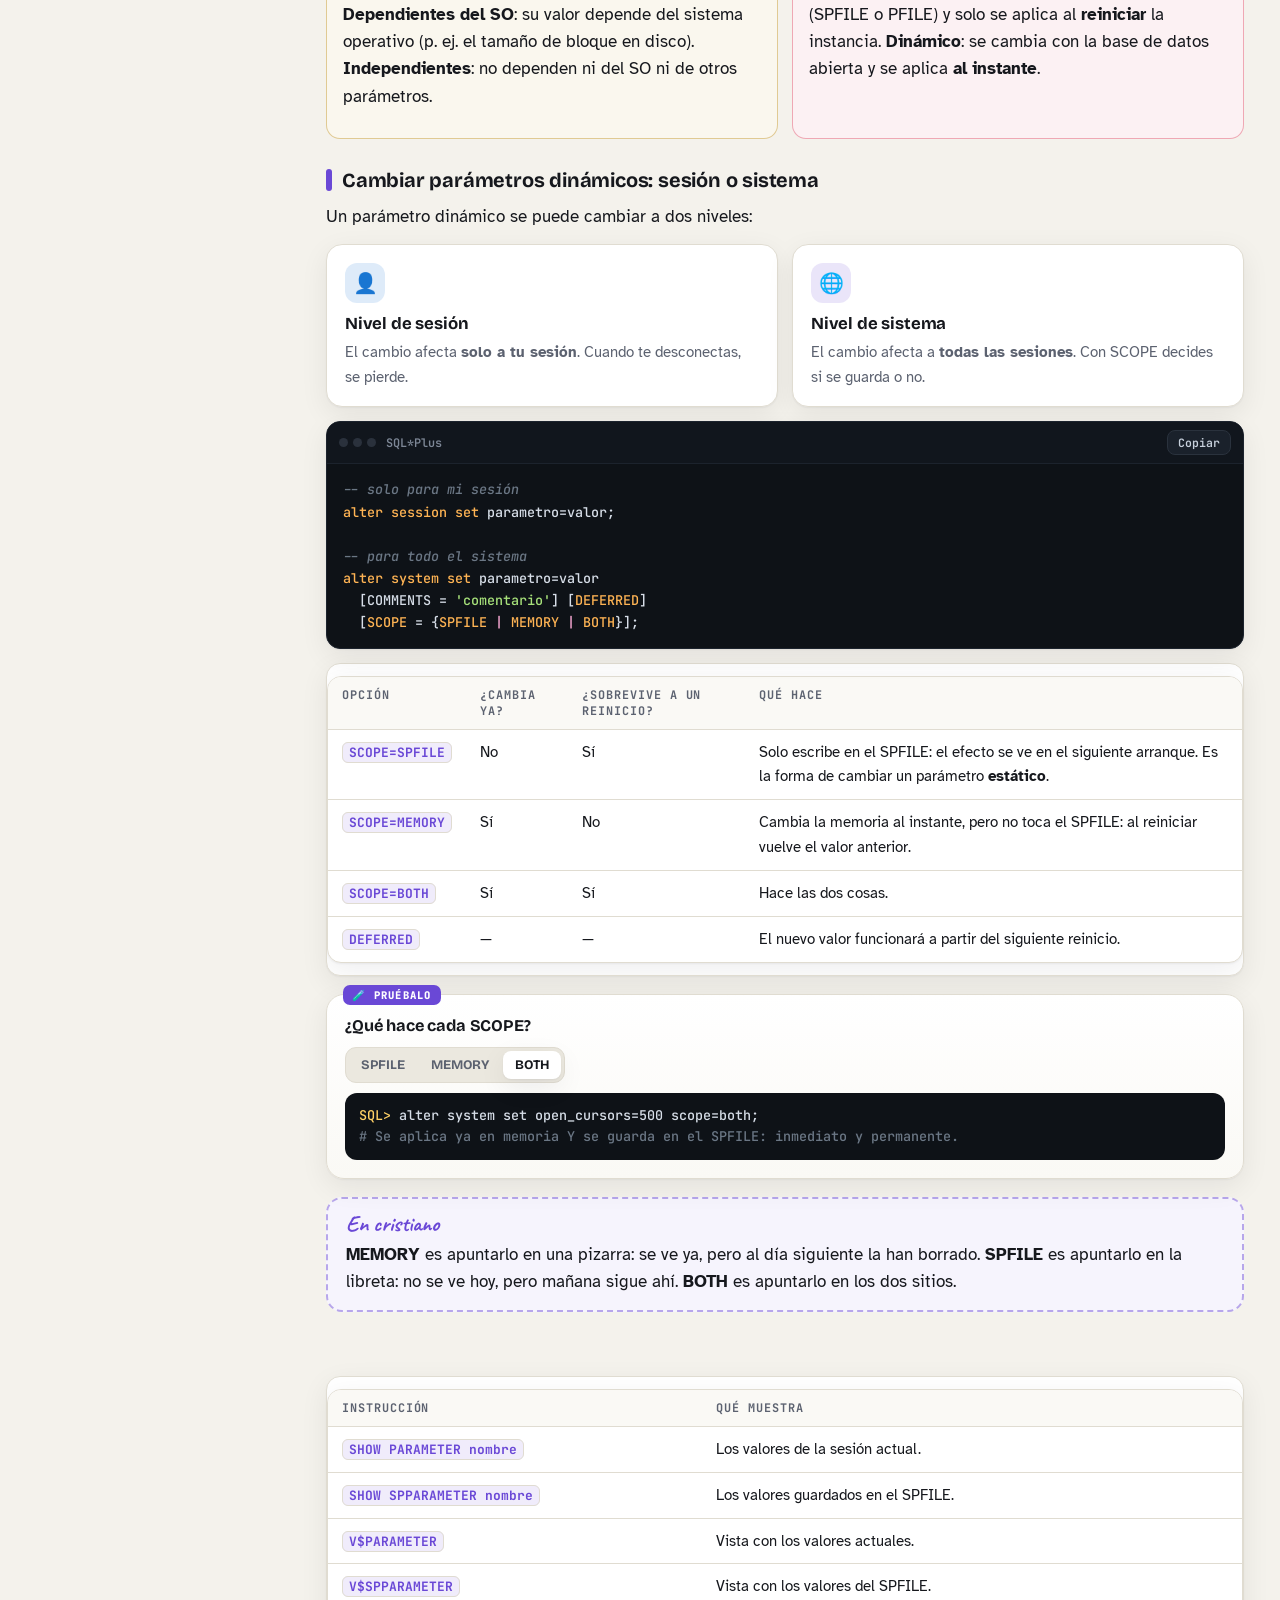
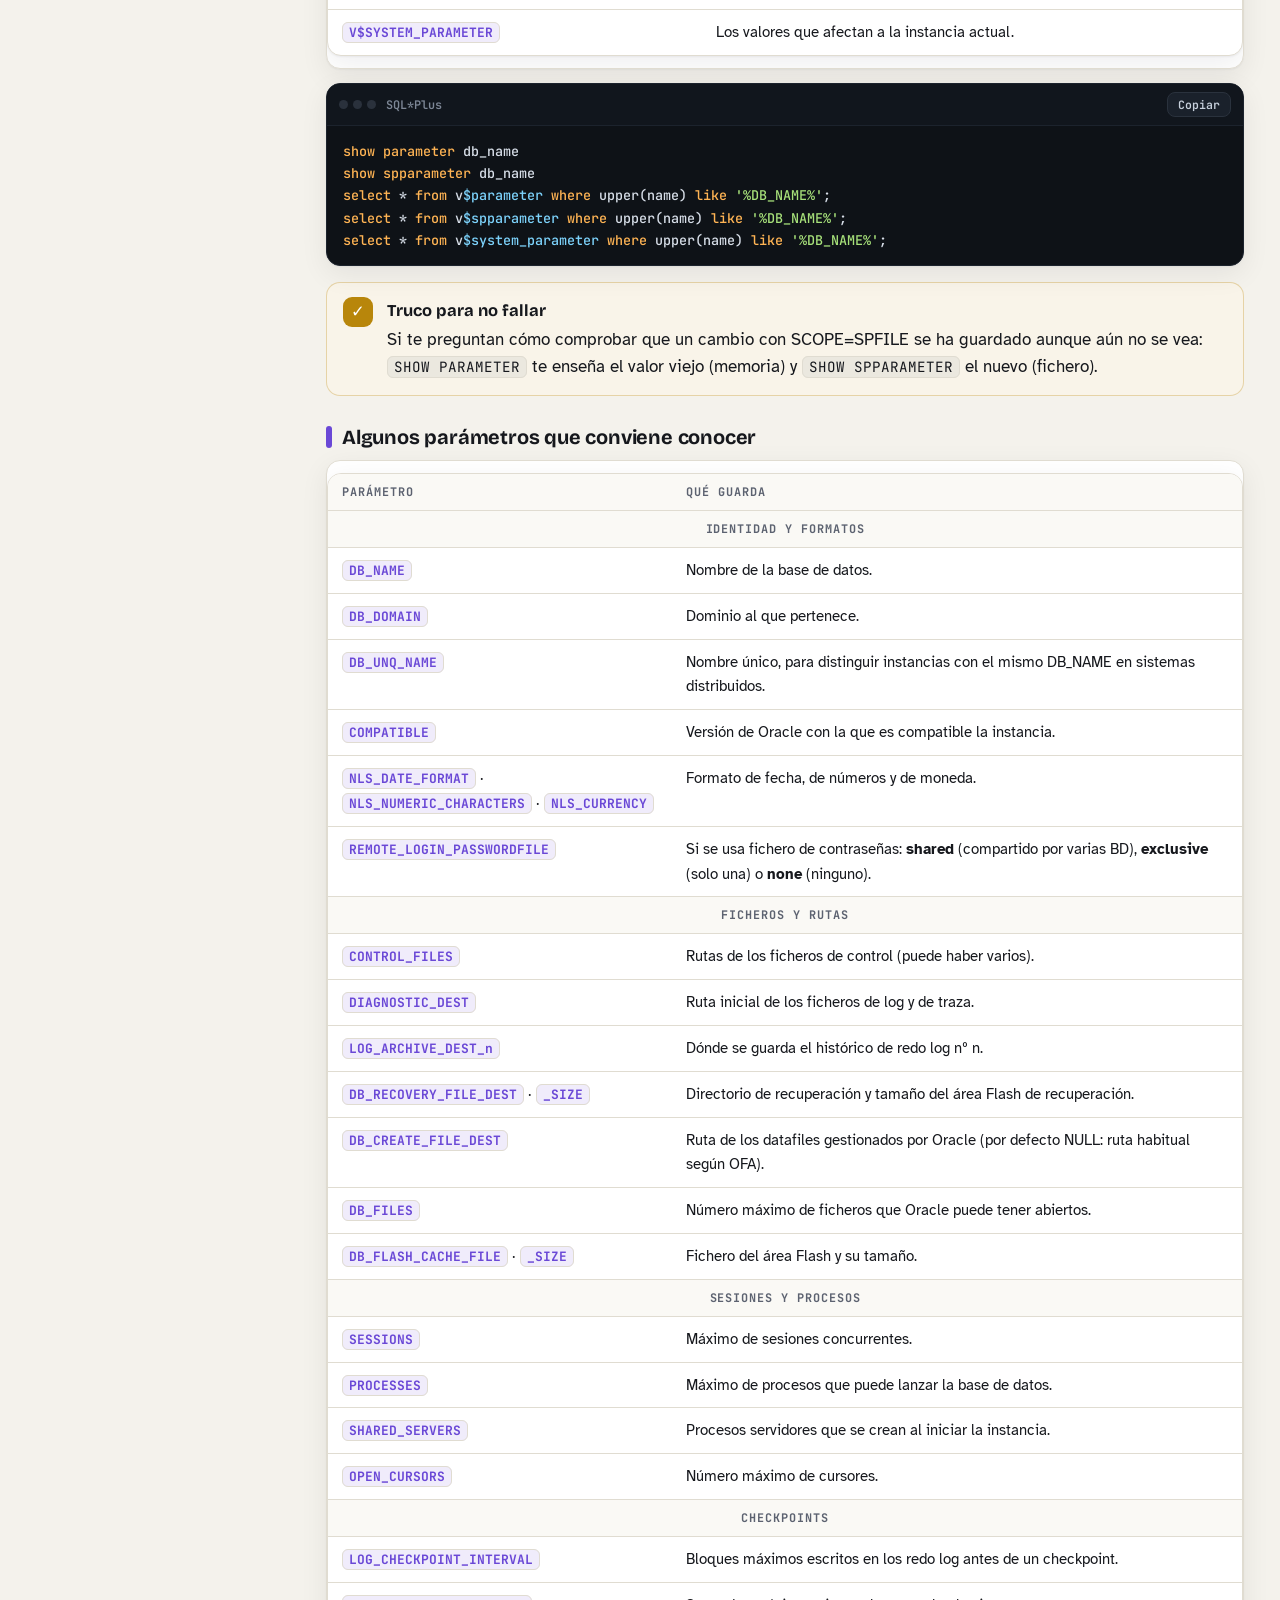
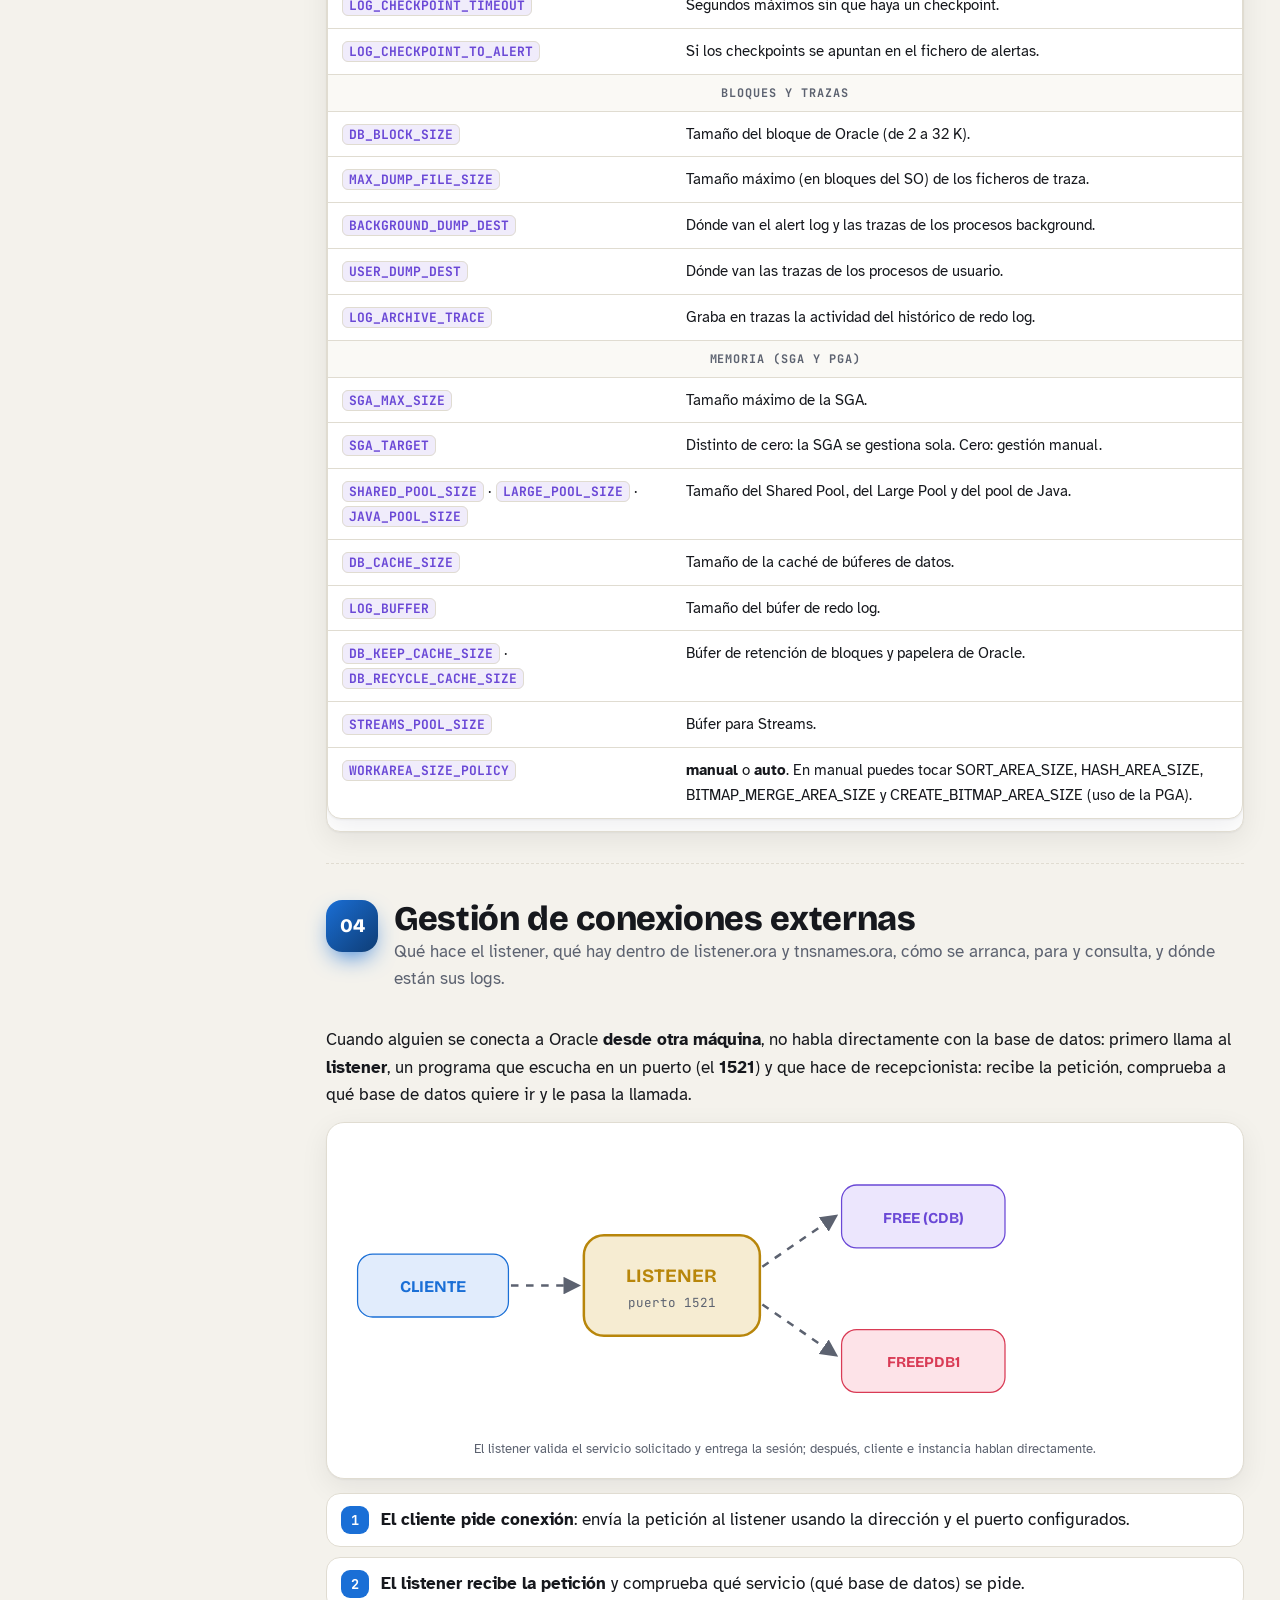
==== commit 84854d49: "ASGBD Tema 2: teoría reescrita y mejor explicada a partir de los PDFs Añade lo que faltaba (opciones" ====
--- a/temas/asgbd/tema-2.html
+++ b/temas/asgbd/tema-2.html
@@ -149,6 +149,15 @@
 .note p{margin:0}.note p+p{margin-top:6px}
 .note.tip{--c:var(--acc)}.note.warn{--c:var(--amber)}.note.info{--c:var(--sky)}.note.bad{--c:var(--rose)}.note.vio{--c:var(--violet)}
 .note b.t{display:block;font-family:var(--f-d);margin-bottom:2px}
+.eli{margin:18px 0;padding:14px 18px 14px;border-radius:16px;border:2px dashed color-mix(in srgb,var(--c,var(--acc)) 45%,transparent);background:color-mix(in srgb,var(--c,var(--acc)) 6%,var(--panel))}
+.eli::before{content:"En cristiano";display:block;font:700 1.4rem/1 var(--f-h);color:var(--c,var(--acc));margin-bottom:6px}
+.eli p{margin:0}.eli p+p{margin-top:8px}
+.pasos{list-style:none;counter-reset:p;margin:14px 0;padding:0;display:grid;gap:10px}
+.pasos li{counter-increment:p;display:flex;gap:12px;align-items:flex-start;padding:12px 14px;border:1px solid var(--line);border-radius:14px;background:var(--panel)}
+.pasos li::before{content:counter(p);flex:none;width:28px;height:28px;border-radius:9px;display:grid;place-items:center;background:var(--c,var(--acc));color:#fff;font:700 .85rem var(--f-m)}
+.pasos li div{min-width:0}
+.sec p code,.pasos code,.card p code{white-space:normal;overflow-wrap:anywhere}
+.tbl td.grp{text-align:center;font:700 .74rem var(--f-m);letter-spacing:.08em;color:var(--muted);background:var(--panel2)}
 
 /* código */
 .code{position:relative;margin:14px 0;border-radius:14px;background:var(--code-bg);border:1px solid #1c232d;overflow:hidden;box-shadow:var(--shadow)}
@@ -433,17 +442,39 @@
 
 <!-- 1 · ARRANQUE Y PARADA -->
 <section class="sec" id="a-arranque" data-title="Arranque y parada" style="--c:var(--acc)">
-  <div class="sec-head rv"><div class="sec-num">01</div><div><h2>Arranque y parada de la instancia</h2><p>El fichero de parámetros, los tres estados de una CDB y cómo arrancar y parar PDBs.</p></div></div>
-
-  <h3 class="rv">El fichero de parámetros</h3>
-  <p class="rv">Para arrancar la instancia, Oracle necesita leer el <b>fichero de parámetros de inicialización</b>, ubicado en <code>$ORACLE_HOME/dbs</code>. Puede ser de dos tipos:</p>
+  <div class="sec-head rv"><div class="sec-num">01</div><div><h2>Arranque y parada de la base de datos</h2><p>Qué lee Oracle para arrancar, por qué estados pasa, qué opciones tiene STARTUP, los cuatro tipos de SHUTDOWN y cómo se arrancan y paran las PDBs.</p></div></div>
+
+  <p class="rv">Antes de nada, dos palabras que se confunden mucho. La <b>instancia</b> es lo que vive en <b>memoria</b>: la SGA y los procesos en segundo plano (background). La <b>base de datos</b> son los <b>ficheros en disco</b>: datafiles, redo log y ficheros de control. Arrancar Oracle es ir "enganchando" la instancia a esos ficheros paso a paso; pararlo es soltarlos en orden.</p>
+  <div class="eli rv"><p>Es como abrir una tienda por la mañana. Primero enciendes las luces y la caja (<b>NOMOUNT</b>: memoria y procesos). Luego abres el almacén y miras el inventario para saber qué tienes (<b>MOUNT</b>: se lee el fichero de control). Por último abres la puerta a los clientes (<b>OPEN</b>: ya se puede entrar).</p></div>
+
+  <h3 class="rv">El fichero de parámetros: lo primero que lee Oracle</h3>
+  <p class="rv">Para arrancar la instancia, el servidor necesita saber cuánta memoria reservar, dónde están los ficheros de control, cómo se llama la base de datos… Todo eso está en el <b>fichero de parámetros de inicialización</b>, que vive en <code>$ORACLE_HOME/dbs</code>. Hay dos tipos:</p>
   <div class="grid g2 rv">
-    <div class="card" style="--c:var(--sky)"><div class="ic">📝</div><h4>init$ORACLE_SID.ora</h4><p>Texto plano, editable a mano. No se puede incluir en los backups de RMAN. Hay que tenerlo en el propio sistema para arrancar con él.</p></div>
-    <div class="card" style="--c:var(--violet)"><div class="ic">💾</div><h4>spfile$ORACLE_SID.ora</h4><p>Binario, no editable directamente pero sí visualizable. Permite arranque remoto y guarda los cambios de <code>ALTER SYSTEM</code>. Existe desde la 9i.</p></div>
-  </div>
-  <div class="note info rv"><div class="ni">i</div><p><b class="t">¿Dónde está?</b>Si no lo encuentras, conéctate como SYS y ejecuta <code>show parameter spfile</code>.</p></div>
-
-  <h3 class="rv">Los tres estados de una CDB</h3>
+    <div class="card" style="--c:var(--sky)"><div class="ic">📝</div><h4>PFILE · init$ORACLE_SID.ora</h4><p>Fichero de <b>texto</b>: lo abres con cualquier editor y lo cambias a mano. Pero los cambios hechos con ALTER SYSTEM <b>no se guardan</b> en él: tienes que escribirlos tú. No entra en los backups de RMAN y tiene que estar en la máquina que arranca la instancia.</p></div>
+    <div class="card" style="--c:var(--violet)"><div class="ic">💾</div><h4>SPFILE · spfile$ORACLE_SID.ora</h4><p>Fichero <b>binario</b>: se puede ver pero no editar a mano. Existe desde la versión <b>9i</b>, es más rápido que el init, entra en los backups de RMAN, permite arrancar en remoto y, sobre todo, <b>guarda los cambios de ALTER SYSTEM</b>.</p></div>
+  </div>
+  <div class="tbl tscroll rv"><table class="tbl"><thead><tr><th>Característica</th><th>PFILE (init.ora)</th><th>SPFILE</th></tr></thead><tbody>
+    <tr><td>Formato</td><td>Texto, editable</td><td>Binario, solo visualizable</td></tr>
+    <tr><td>Backups con RMAN</td><td>No</td><td>Sí</td></tr>
+    <tr><td>Arranque en remoto</td><td>No: el fichero tiene que estar en la máquina</td><td>Sí</td></tr>
+    <tr><td>Guarda los ALTER SYSTEM</td><td>No: hay que escribirlo a mano</td><td>Sí</td></tr>
+    <tr><td>Velocidad</td><td>Más lento</td><td>Más rápido</td></tr>
+  </tbody></table></div>
+  <div class="note warn rv"><div class="ni">!</div><p><b class="t">Aunque uses SPFILE, guarda un PFILE</b>Si la base de datos no arranca por un parámetro mal puesto, el SPFILE no lo puedes editar. Con un PFILE de copia lo corriges a mano y arrancas con él.</p></div>
+  <p class="rv">¿No encuentras el SPFILE en <code>$ORACLE_HOME/dbs</code>? Conéctate como SYS y pregúntale a Oracle dónde está:</p>
+  <div class="code rv" data-fn="SQL*Plus"><pre>show parameter spfile
+
+NAME   TYPE   VALUE
+------ ------ ------------------------------------------------
+spfile string /opt/oracle/product/23ai/dbhomeFree/dbs/spfileFREE.ora</pre></div>
+
+  <h3 class="rv">Cómo se arranca</h3>
+  <p class="rv">Siempre igual: te conectas a SQL*Plus como administrador y lanzas <code>startup</code>. El <code>/ as sysdba</code> significa "entro con el usuario del sistema operativo (oracle), sin escribir contraseña, con el privilegio SYSDBA", que es el que permite arrancar y parar.</p>
+  <div class="code rv" data-fn="terminal"><pre>[oracle]$ sqlplus / as sysdba
+SQL> startup</pre></div>
+
+  <h3 class="rv">Los tres estados del arranque</h3>
+  <p class="rv">Un <code>startup</code> a secas pasa por los tres estados seguidos y deja la base de datos abierta. Pero puedes pararte en cualquiera de ellos, porque hay tareas que <b>solo</b> se pueden hacer en un estado concreto.</p>
   <div class="diagram rv">
     <svg viewBox="0 0 760 190" role="img" aria-label="Nomount, mount y open">
       <defs><marker id="arA" viewBox="0 0 10 10" refX="8" refY="5" markerWidth="7" markerHeight="7" orient="auto"><path d="M0 0L10 5L0 10z" fill="var(--muted)"/></marker></defs>
@@ -455,11 +486,11 @@
     </svg>
     <div class="cap">Cada estado añade un paso más: de solo memoria, a conocer los ficheros, a tenerlos abiertos.</div>
   </div>
-  <div class="tbl tscroll rv"><table class="tbl"><thead><tr><th>Estado</th><th>Qué ocurre</th></tr></thead><tbody>
-    <tr><td><code>NOMOUNT</code></td><td>Conexión a los archivos de control, lectura de parámetros, creación de la SGA, arranque de procesos background y apertura del fichero alert.</td></tr>
-    <tr><td><code>MOUNT</code></td><td>Los procesos se asocian a los archivos de la BD. Se abre el fichero de control y se obtienen los nombres de datafiles y redo log.</td></tr>
-    <tr><td><code>OPEN</code></td><td>Se abren datafiles y redo log. Se comprueba la consistencia y, si hace falta, SMON inicia la recuperación. La BD queda accesible a todos.</td></tr>
-  </tbody></table></div>
+  <ol class="pasos rv">
+    <li><div><b>NOMOUNT.</b> Oracle lee el fichero de parámetros, crea la <b>SGA</b> en memoria, arranca los <b>procesos background</b> y abre el fichero de alertas <code>alert_SID.log</code>. Todavía no sabe nada de los ficheros de la base de datos.</div></li>
+    <li><div><b>MOUNT.</b> La instancia se asocia a la base de datos: abre el <b>fichero de control</b> y de él saca los nombres y rutas de los <b>datafiles</b> y los <b>redo log</b>. Los conoce, pero aún no los abre.</div></li>
+    <li><div><b>OPEN.</b> Abre los datafiles y los redo log y comprueba que todo es <b>consistente</b>. Si la última parada fue brusca, el proceso <b>SMON</b> hace la recuperación de la instancia. A partir de aquí la base de datos está accesible para todos los usuarios.</div></li>
+  </ol>
 
   <div class="lab rv">
     <h4>Simulador de arranque</h4>
@@ -473,41 +504,102 @@
     <div class="term-out" id="stCmd"></div>
   </div>
 
-  <h3 class="rv">Tipos de parada</h3>
+  <h3 class="rv">Pasar de un estado a otro</h3>
+  <p class="rv">Si arrancaste con <code>startup nomount</code> o <code>startup mount</code>, no hace falta parar y volver a empezar: subes de estado con ALTER DATABASE. También puedes dejar la base de datos abierta pero <b>solo para administradores</b> (modo restringido), útil para hacer mantenimiento sin que entren usuarios.</p>
+  <div class="code rv" data-fn="SQL*Plus"><pre>-- subir de estado
+alter database mount;
+alter database open;
+
+-- modo restringido: solo entra quien tenga RESTRICTED SESSION
+alter system enable restricted session;
+alter system disable restricted session;</pre></div>
+
+  <h3 class="rv">Opciones de STARTUP: qué se puede hacer en cada una</h3>
+  <p class="rv">La pregunta típica de examen es "¿en qué estado hay que estar para hacer X?". La clave: en NOMOUNT aún no hay ficheros abiertos (por eso se <b>crea</b> la base de datos ahí) y en MOUNT se conocen los ficheros pero no están abiertos (por eso se <b>renombran</b> datafiles o se hace <b>recuperación</b>).</p>
+  <div class="tbl tscroll rv"><table class="tbl"><thead><tr><th>Comando</th><th>Para qué se usa</th></tr></thead><tbody>
+    <tr><td><code>startup nomount</code></td><td>Crear la base de datos. Cambiar el modo de archivado. Renombrar los redo log o el fichero del tablespace SYSTEM. Crear, modificar o borrar redo log o grupos de redo log.</td></tr>
+    <tr><td><code>startup mount</code></td><td>Renombrar datafiles. Activar el modo ARCHIVELOG. Recuperar la base de datos. Cualquier tarea sobre los ficheros, ya que sus datos aún no están abiertos.</td></tr>
+    <tr><td><code>startup archivelog</code></td><td>Iniciar una recuperación completa de la base de datos.</td></tr>
+    <tr><td><code>startup restrict</code></td><td>Arranca pero solo deja entrar a usuarios con el privilegio RESTRICTED SESSION. Para tareas de administración.</td></tr>
+    <tr><td><code>startup force</code></td><td>Hace un SHUTDOWN ABORT y vuelve a arrancar. Para cuando la instancia se ha quedado colgada.</td></tr>
+    <tr><td><code>startup pfile='ruta'</code></td><td>Arranca con un fichero de parámetros concreto en lugar del de por defecto.</td></tr>
+  </tbody></table></div>
+
+  <h3 class="rv">La parada: los cuatro SHUTDOWN</h3>
+  <p class="rv">Para parar te conectas igual (<code>sqlplus / as sysdba</code>) y lanzas <code>shutdown</code>. Lo que cambia entre un tipo y otro es <b>cuánto respeta</b> a los usuarios conectados: si espera a que terminen, si corta y deshace lo pendiente, o si lo tira todo de golpe.</p>
+  <div class="tbl tscroll rv"><table class="tbl"><thead><tr><th>Comando</th><th>Nuevas conexiones</th><th>Sesiones y transacciones abiertas</th><th>Checkpoint y cierre limpio</th></tr></thead><tbody>
+    <tr><td><code>shutdown</code> (normal)</td><td>No</td><td><b>Espera</b> a que terminen todas las transacciones y todas las sesiones. Al cerrarse la última, se cierra.</td><td>Sí</td></tr>
+    <tr><td><code>shutdown transactional</code></td><td>No</td><td>Echa a quien no esté en mitad de una transacción y <b>espera</b> a que acaben las transacciones de la CDB. Las de las PDBs se cortan con rollback.</td><td>Sí</td></tr>
+    <tr><td><code>shutdown immediate</code></td><td>No</td><td>Cierra las sesiones actuales y hace <b>rollback</b> de todo lo que no esté confirmado.</td><td>Sí</td></tr>
+    <tr><td><code>shutdown abort</code></td><td>No</td><td>Corta todo <b>de golpe</b>: destruye la SGA y los procesos sin cerrar nada.</td><td><b>No</b>: no hay checkpoint ni se cierran ficheros</td></tr>
+  </tbody></table></div>
+  <p class="rv">Los tres primeros comparten los <b>pasos comunes</b> de una parada limpia: fuerzan un <b>checkpoint</b> (los datos de los buffers se escriben en disco), <b>cierran todos los ficheros</b> y paran primero las <b>PDBs</b> y luego la <b>CDB</b>.</p>
   <div class="lab rv">
     <h4>Elige un comando de parada</h4>
     <span class="seg" id="shutSeg"></span>
     <div class="term-out" id="shutOut" style="margin-top:10px"></div>
   </div>
-  <div class="note bad rv"><div class="ni">!</div><p><b class="t">shutdown abort</b>No hace checkpoint, no cierra ficheros y no guarda nada en disco. Requiere recovery automático (SMON) en el siguiente arranque.</p></div>
-
-  <h3 class="rv">Arranque y parada de PDBs</h3>
-  <div class="grid g2 rv">
-    <div class="card" style="--c:var(--acc)"><div class="ic">🔌</div><h4>Abrir una PDB</h4><p><code>alter pluggable database freepdb1 open;</code> desde la CDB, o <code>startup;</code> conectando directamente a la PDB (si ya está MOUNTED).</p></div>
-    <div class="card" style="--c:var(--rose)"><div class="ic">🔒</div><h4>Cerrar una PDB</h4><p><code>alter pluggable database freepdb1 close;</code> desde la CDB, o <code>shutdown</code> conectando directamente a ella.</p></div>
-  </div>
+  <div class="note bad rv"><div class="ni">!</div><p><b class="t">shutdown abort</b>No hace checkpoint, no cierra ficheros y no guarda nada en disco. La base de datos queda "a medias", así que en el siguiente arranque hace falta <b>recuperación de la instancia</b>, que hace automáticamente el proceso <b>SMON</b>.</p></div>
+  <div class="postits rv">
+    <div class="postit">NORMAL puede tardar horas<small>Espera a que se desconecten todos. Si alguien deja una sesión abierta, no termina nunca.</small></div>
+    <div class="postit blue">El de todos los días: IMMEDIATE<small>Para rápido y limpio: echa a todos y deshace lo pendiente.</small></div>
+    <div class="postit pink">ABORT, solo si no queda otra<small>Es "tirar del cable". STARTUP FORCE lo usa por dentro.</small></div>
+  </div>
+
+  <h3 class="rv">Arranque y parada de las PDBs</h3>
+  <p class="rv">Cuando arranca la CDB, sus PDBs se quedan por defecto en estado <b>MOUNTED</b> (montadas, pero cerradas). Abrirlas es otro paso. Hay tres formas, y las tres valen en el examen:</p>
+  <ol class="pasos rv">
+    <li><div><b>Desde la CDB, con ALTER PLUGGABLE DATABASE</b> (conectado con <code>sqlplus / as sysdba</code>).</div></li>
+    <li><div><b>Desde la CDB, con STARTUP PLUGGABLE DATABASE</b>: solo funciona si la PDB ya está MOUNTED.</div></li>
+    <li><div><b>Desde dentro de la PDB</b>: te conectas a ella y haces un <code>startup</code> normal (también exige que esté MOUNTED).</div></li>
+  </ol>
+  <div class="code rv" data-fn="SQL*Plus"><pre>-- 1) desde la CDB
+alter pluggable database freepdb1 open;
+
+-- 2) desde la CDB, con startup
+startup pluggable database freepdb1;
+
+-- 3) desde dentro de la PDB
+-- [oracle]$ sqlplus sys@freepdb1 as sysdba
+startup;</pre></div>
   <div class="tbl tscroll rv"><table class="tbl"><thead><tr><th>Modo de apertura</th><th>Qué permite</th></tr></thead><tbody>
-    <tr><td><code>OPEN</code></td><td>Modo READ WRITE, acceso completo.</td></tr>
+    <tr><td><code>OPEN</code></td><td>Modo READ WRITE: lectura y escritura completas.</td></tr>
     <tr><td><code>OPEN READ ONLY</code></td><td>Solo lectura.</td></tr>
-    <tr><td><code>RESTRICTED</code></td><td>Solo usuarios con privilegio RESTRICTED SESSION.</td></tr>
-    <tr><td><code>OPEN UPGRADE</code></td><td>Para ejecutar scripts de actualización.</td></tr>
-    <tr><td><code>OPEN FORCE</code></td><td>Cierra con ABORT y reinicia.</td></tr>
-  </tbody></table></div>
-  <p class="rv"><code>alter pluggable database all open;</code> abre todas las montadas (con <code>EXCEPT (pdb1, pdb2)</code> se pueden excluir algunas).</p>
+    <tr><td><code>RESTRICTED</code></td><td>Solo entran usuarios con el privilegio RESTRICTED SESSION.</td></tr>
+    <tr><td><code>OPEN UPGRADE</code></td><td>Para ejecutar scripts de actualización de la base de datos.</td></tr>
+    <tr><td><code>OPEN FORCE</code></td><td>Cierra la PDB con un ABORT y la vuelve a abrir.</td></tr>
+  </tbody></table></div>
+  <p class="rv">Para abrir <b>todas</b> las PDBs montadas de una vez se usa <code>ALL</code>, y con <code>EXCEPT</code> dejas fuera las que quieras:</p>
+  <div class="code rv" data-fn="SQL*Plus"><pre>alter pluggable database all open;
+alter pluggable database all except (pdb1, pdb2) open;
+alter pluggable database all open read only;
+alter pluggable database all open restricted;</pre></div>
+  <p class="rv">Para <b>cerrar</b> una PDB, lo mismo pero al revés: <code>close</code> desde la CDB, o <code>shutdown</code> desde dentro de la PDB.</p>
+  <div class="code rv" data-fn="SQL*Plus"><pre>-- desde la CDB
+alter pluggable database freepdb1 close;
+
+-- desde dentro de la PDB
+shutdown</pre></div>
+  <div class="note info rv"><div class="ni">i</div><p><b class="t">Diferencias de la parada en una PDB</b>Los tipos son los mismos, con dos matices: en una PDB <b>TRANSACTIONAL se comporta igual que NORMAL</b>, y el ABORT cierra solo esa PDB (no destruye la SGA ni los procesos, porque son de la CDB).</p></div>
 </section>
 
 <!-- 2 · CUENTAS DE ADMINISTRADOR -->
 <section class="sec" id="a-cuentas" data-title="Cuentas de administrador" style="--c:var(--rose)">
-  <div class="sec-head rv"><div class="sec-num">02</div><div><h2>Asegurar las cuentas de administrador</h2><p>SYS y SYSTEM, sus contraseñas por defecto y cómo cambiarlas.</p></div></div>
+  <div class="sec-head rv"><div class="sec-num">02</div><div><h2>Asegurar las cuentas de administrador</h2><p>SYS y SYSTEM: para qué sirve cada una, sus contraseñas por defecto y por qué hay que cambiarlas nada más instalar.</p></div></div>
+  <p class="rv">Al instalar Oracle se crean muchos usuarios, pero dos son los administradores "de serie": <b>SYS</b> y <b>SYSTEM</b>. Los dos traen una <b>contraseña por defecto</b> que conoce todo el mundo (sale en cualquier manual), así que dejarla puesta es como dejar la llave debajo del felpudo.</p>
   <div class="grid g2 rv">
-    <div class="card" style="--c:var(--rose)"><div class="ic">👑</div><h4>SYS <span class="tag" style="--c:var(--rose)">change_on_install</span></h4><p>Propietario del diccionario de datos. Se usa para arrancar/parar la BD y modificar sus componentes.</p></div>
-    <div class="card" style="--c:var(--sky)"><div class="ic">🛠️</div><h4>SYSTEM <span class="tag" style="--c:var(--sky)">manager</span></h4><p>El DBA "por excelencia". Tareas administrativas habituales: alta de usuarios, tablespaces, etc.</p></div>
-  </div>
-  <div class="postits rv" style="margin-top:22px">
-    <div class="postit pink">¡Cámbialas siempre!<small>change_on_install y manager son contraseñas públicas conocidas por cualquiera.</small></div>
-    <div class="postit blue">SYS ≠ SYSTEM<small>SYS es dueño del diccionario; SYSTEM es para el trabajo diario del DBA.</small></div>
-  </div>
+    <div class="card" style="--c:var(--rose)"><div class="ic">👑</div><h4>SYS <span class="tag" style="--c:var(--rose)">change_on_install</span></h4><p>Es el <b>propietario del diccionario de datos</b>. Se usa para <b>arrancar y parar</b> la base de datos y para <b>modificar sus componentes</b>. Es el más poderoso: un error con SYS puede romper la base de datos.</p></div>
+    <div class="card" style="--c:var(--sky)"><div class="ic">🛠️</div><h4>SYSTEM <span class="tag" style="--c:var(--sky)">manager</span></h4><p>El <b>DBA por excelencia</b>. Se usa para las tareas administrativas del día a día: <b>dar de alta usuarios</b>, <b>crear tablespaces</b>, etc.</p></div>
+  </div>
+  <div class="tbl tscroll rv"><table class="tbl"><thead><tr><th></th><th>SYS</th><th>SYSTEM</th></tr></thead><tbody>
+    <tr><td>Contraseña por defecto</td><td><code>change_on_install</code></td><td><code>manager</code></td></tr>
+    <tr><td>Qué es</td><td>Dueño del diccionario de datos</td><td>DBA por excelencia</td></tr>
+    <tr><td>Para qué se usa</td><td>Arrancar/parar la BD y modificar sus componentes</td><td>Alta de usuarios, creación de tablespaces…</td></tr>
+  </tbody></table></div>
+  <div class="eli rv"><p>SYS es el dueño del edificio: tiene las llaves de la sala de máquinas y es el único que enciende y apaga. SYSTEM es el encargado: gestiona a la gente que entra y reparte los espacios, pero no toca la maquinaria.</p></div>
+
   <h3 class="rv">Cambiar las contraseñas</h3>
+  <p class="rv">Conectado como <b>SYSTEM</b> (o como SYS), se cambian con <code>ALTER USER … IDENTIFIED BY</code>. Pon la contraseña entre <b>comillas dobles</b>: así Oracle respeta mayúsculas, minúsculas y caracteres especiales.</p>
   <div class="code rv" data-fn="SQL*Plus"><pre>-- conectado como system
 alter user sys identified by "contraseña";
 alter user system identified by "contraseña";</pre></div>
@@ -517,7 +609,13 @@
     <input type="text" id="pwVal" placeholder="Nueva contraseña…" value="MiClaveSegura1"></div>
     <div class="term-out" id="pwOut"></div>
   </div>
-  <h3 class="rv">SYSDBA frente a SYSOPER</h3>
+  <div class="postits rv">
+    <div class="postit pink">¡Cámbialas siempre!<small>change_on_install y manager son públicas: las conoce cualquiera.</small></div>
+    <div class="postit blue">SYS ≠ SYSTEM<small>SYS es dueño del diccionario; SYSTEM es para el trabajo diario del DBA.</small></div>
+  </div>
+
+  <h3 class="rv">Y el "as sysdba" de antes, ¿qué es?</h3>
+  <p class="rv">Cuando te conectas con <code>as sysdba</code> no estás usando un usuario, sino un <b>privilegio de administración</b> que te deja arrancar, parar y recuperar la base de datos. Existe otro más limitado, <b>SYSOPER</b>. No viene en las diapositivas, pero lo verás en SQL Developer (campo "Rol"), así que conviene saber la diferencia:</p>
   <div class="lab rv">
     <h4>¿Qué privilegios da cada uno?</h4>
     <span class="seg" id="svSel"><button type="button" data-v="sysdba" aria-pressed="true">SYSDBA</button><button type="button" data-v="sysoper">SYSOPER</button></span>
@@ -527,43 +625,148 @@
 
 <!-- 3 · PARÁMETROS DE LA BD -->
 <section class="sec" id="a-param" data-title="Parámetros de la BD" style="--c:var(--violet)">
-  <div class="sec-head rv"><div class="sec-num">03</div><div><h2>Parámetros de la base de datos</h2><p>PFILE y SPFILE, cómo copiar uno a otro, tipos de parámetros y cómo verlos y cambiarlos.</p></div></div>
+  <div class="sec-head rv"><div class="sec-num">03</div><div><h2>Parámetros de la base de datos</h2><p>Cómo es un PFILE por dentro, cómo copiar entre PFILE y SPFILE, en qué orden los busca Oracle al arrancar, tipos de parámetros, cómo cambiarlos y cómo verlos.</p></div></div>
+  <p class="rv">Un <b>parámetro</b> es una opción de configuración de la instancia: el nombre de la base de datos, el tamaño de la memoria, dónde están los ficheros de control, cuántas sesiones se permiten… Todos viven en el fichero de parámetros (PFILE o SPFILE) que vimos en el bloque 1.</p>
+
+  <h3 class="rv">El PFILE por dentro</h3>
+  <p class="rv">El PFILE nos sirve para arrancar la base de datos cuando <b>no arranca</b>, ya que el SPFILE no lo podríamos modificar. Es texto plano y cada línea es un parámetro con su valor (o una lista de valores entre paréntesis):</p>
+  <div class="code rv" data-fn="initFREE.ora" data-nohl><pre>nombreParámetro = valor
+nombreParámetro = (valor1 [,valor2 [,…]])
+
+# por ejemplo
+db_name = FREE
+control_files = ('/opt/oracle/oradata/FREE/control01.ctl', '/opt/oracle/oradata/FREE/control02.ctl')</pre></div>
+
   <h3 class="rv">Copiar entre PFILE y SPFILE</h3>
-  <p class="rv">Lo normal es usar un SPFILE, pero conviene tener siempre un PFILE de seguridad por si el sistema no arrancara y hubiera que editar algo a mano.</p>
+  <p class="rv">Lo normal es trabajar con un SPFILE, pero tener siempre a mano una copia en PFILE por si el sistema no arranca y hay que tocar algo a mano. Las copias se hacen con <code>CREATE PFILE</code> y <code>CREATE SPFILE</code>. Se lee así: <b>CREATE destino FROM origen</b>. Si no pones ruta, se usa la ubicación por defecto; y <code>FROM MEMORY</code> copia los valores que la instancia tiene <b>ahora mismo</b> en memoria.</p>
   <div class="lab rv">
     <h4>Constructor de comandos CREATE</h4>
     <div class="row">Desde <span class="seg" id="pfFrom"><button type="button" data-v="spfile" aria-pressed="true">SPFILE</button><button type="button" data-v="pfile">PFILE</button></span>
     hacia <span class="seg" id="pfTo"><button type="button" data-v="pfile" aria-pressed="true">PFILE</button><button type="button" data-v="spfile">SPFILE</button></span></div>
     <div class="term-out" id="pfOut"></div>
   </div>
-  <div class="tbl tscroll rv"><table class="tbl"><thead><tr><th>Comando</th><th>Operación</th></tr></thead><tbody>
-    <tr><td><code>CREATE PFILE FROM SPFILE</code></td><td>Ubicación por defecto.</td></tr>
-    <tr><td><code>CREATE PFILE='ruta' FROM SPFILE='ruta'</code></td><td>Rutas concretas para los dos ficheros.</td></tr>
-    <tr><td><code>CREATE SPFILE FROM MEMORY</code></td><td>A partir de los parámetros actualmente en memoria.</td></tr>
-  </tbody></table></div>
+  <div class="tbl tscroll rv"><table class="tbl"><thead><tr><th>Crear un PFILE</th><th>Qué hace</th></tr></thead><tbody>
+    <tr><td><code>CREATE PFILE FROM SPFILE</code></td><td>PFILE a partir del SPFILE actual, en la ubicación por defecto.</td></tr>
+    <tr><td><code>CREATE PFILE='ruta' FROM SPFILE</code></td><td>Lo mismo, pero dejando el PFILE en la ruta indicada.</td></tr>
+    <tr><td><code>CREATE PFILE='ruta' FROM SPFILE='ruta'</code></td><td>Indicas las rutas de los dos ficheros.</td></tr>
+    <tr><td><code>CREATE PFILE FROM MEMORY</code></td><td>PFILE con los parámetros que hay ahora en memoria.</td></tr>
+    <tr><td><code>CREATE PFILE='ruta' FROM MEMORY</code></td><td>Lo mismo, con ruta para el PFILE.</td></tr>
+  </tbody></table></div>
+  <div class="tbl tscroll rv"><table class="tbl"><thead><tr><th>Crear un SPFILE</th><th>Qué hace</th></tr></thead><tbody>
+    <tr><td><code>CREATE SPFILE FROM PFILE</code></td><td>SPFILE a partir del PFILE en uso, en la ubicación por defecto.</td></tr>
+    <tr><td><code>CREATE SPFILE='ruta' FROM PFILE</code></td><td>Lo mismo, dejando el SPFILE en la ruta indicada.</td></tr>
+    <tr><td><code>CREATE SPFILE='ruta' FROM PFILE='ruta'</code></td><td>Indicas las rutas de los dos ficheros.</td></tr>
+    <tr><td><code>CREATE SPFILE FROM MEMORY</code></td><td>SPFILE con los parámetros que hay ahora en memoria.</td></tr>
+    <tr><td><code>CREATE SPFILE='ruta' FROM MEMORY</code></td><td>Lo mismo, con ruta para el SPFILE.</td></tr>
+  </tbody></table></div>
+
+  <h3 class="rv">¿Qué fichero carga Oracle al arrancar?</h3>
+  <p class="rv">Oracle busca en la carpeta de siempre (<b>Linux:</b> <code>ORACLE_HOME/dbs</code>, <b>Windows:</b> <code>ORACLE_HOME/database</code>) y usa <b>el primero que encuentre</b> en este orden. Fíjate: siempre prefiere un SPFILE antes que un PFILE, y el nombre con SID antes que el genérico.</p>
+  <ol class="pasos rv">
+    <li><div><code>spfileSID.ora</code> — SPFILE con el nombre de la instancia</div></li>
+    <li><div><code>spfile.ora</code> — SPFILE genérico</div></li>
+    <li><div><code>initSID.ora</code> — PFILE con el nombre de la instancia</div></li>
+    <li><div><code>init.ora</code> — PFILE genérico</div></li>
+  </ol>
+  <p class="rv">Si quieres saltarte ese orden y arrancar con un PFILE concreto (por ejemplo, el de emergencia), se lo dices en el propio STARTUP:</p>
+  <div class="code rv" data-fn="SQL*Plus"><pre>startup pfile='/home/oracle/initFREE_copia.ora';</pre></div>
+
   <h3 class="rv">Tipos de parámetros</h3>
+  <p class="rv">Hay dos formas de clasificarlos, y te pueden preguntar por las dos:</p>
   <div class="vs rv">
-    <div class="ok"><h5>CLASIFICACIÓN 1</h5><p>Derivados (dependen de otros) · dependientes del SO (p. ej. tamaño de bloque) · independientes.</p></div>
-    <div class="ko"><h5>CLASIFICACIÓN 2</h5><p><b>Estático</b>: hay que reiniciar para que surta efecto. <b>Dinámico</b>: se aplica al instante, a nivel de sesión o de sistema.</p></div>
-  </div>
-  <h3 class="rv">ALTER SYSTEM y su SCOPE</h3>
+    <div class="ok"><h5>CLASIFICACIÓN 1 · DE QUÉ DEPENDE SU VALOR</h5><p><b>Derivados</b>: su valor sale de otros parámetros. <b>Dependientes del SO</b>: su valor depende del sistema operativo (p. ej. el tamaño de bloque en disco). <b>Independientes</b>: no dependen ni del SO ni de otros parámetros.</p></div>
+    <div class="ko"><h5>CLASIFICACIÓN 2 · CUÁNDO SE APLICA EL CAMBIO</h5><p><b>Estático</b>: se cambia en el fichero de parámetros (SPFILE o PFILE) y solo se aplica al <b>reiniciar</b> la instancia. <b>Dinámico</b>: se cambia con la base de datos abierta y se aplica <b>al instante</b>.</p></div>
+  </div>
+
+  <h3 class="rv">Cambiar parámetros dinámicos: sesión o sistema</h3>
+  <p class="rv">Un parámetro dinámico se puede cambiar a dos niveles:</p>
+  <div class="grid g2 rv">
+    <div class="card" style="--c:var(--sky)"><div class="ic">👤</div><h4>Nivel de sesión</h4><p>El cambio afecta <b>solo a tu sesión</b>. Cuando te desconectas, se pierde.</p></div>
+    <div class="card" style="--c:var(--violet)"><div class="ic">🌐</div><h4>Nivel de sistema</h4><p>El cambio afecta a <b>todas las sesiones</b>. Con SCOPE decides si se guarda o no.</p></div>
+  </div>
+  <div class="code rv" data-fn="SQL*Plus"><pre>-- solo para mi sesión
+alter session set parametro=valor;
+
+-- para todo el sistema
+alter system set parametro=valor
+  [COMMENTS = 'comentario'] [DEFERRED]
+  [SCOPE = {SPFILE | MEMORY | BOTH}];</pre></div>
+  <div class="tbl tscroll rv"><table class="tbl"><thead><tr><th>Opción</th><th>¿Cambia ya?</th><th>¿Sobrevive a un reinicio?</th><th>Qué hace</th></tr></thead><tbody>
+    <tr><td><code>SCOPE=SPFILE</code></td><td>No</td><td>Sí</td><td>Solo escribe en el SPFILE: el efecto se ve en el siguiente arranque. Es la forma de cambiar un parámetro <b>estático</b>.</td></tr>
+    <tr><td><code>SCOPE=MEMORY</code></td><td>Sí</td><td>No</td><td>Cambia la memoria al instante, pero no toca el SPFILE: al reiniciar vuelve el valor anterior.</td></tr>
+    <tr><td><code>SCOPE=BOTH</code></td><td>Sí</td><td>Sí</td><td>Hace las dos cosas.</td></tr>
+    <tr><td><code>DEFERRED</code></td><td>—</td><td>—</td><td>El nuevo valor funcionará a partir del siguiente reinicio.</td></tr>
+  </tbody></table></div>
   <div class="lab rv">
     <h4>¿Qué hace cada SCOPE?</h4>
     <span class="seg" id="scpSel"><button type="button" data-v="spfile">SPFILE</button><button type="button" data-v="memory">MEMORY</button><button type="button" data-v="both" aria-pressed="true">BOTH</button></span>
     <div class="term-out" id="scpOut" style="margin-top:10px"></div>
   </div>
-  <h3 class="rv">Ver los parámetros</h3>
-  <div class="tbl tscroll rv"><table class="tbl"><thead><tr><th>Opción</th><th>Uso</th></tr></thead><tbody>
-    <tr><td><code>SHOW PARAMETER nombre</code></td><td>Valor actual, de la sesión.</td></tr>
-    <tr><td><code>SHOW SPPARAMETER nombre</code></td><td>Valor guardado en el SPFILE.</td></tr>
+  <div class="eli rv"><p><b>MEMORY</b> es apuntarlo en una pizarra: se ve ya, pero al día siguiente la han borrado. <b>SPFILE</b> es apuntarlo en la libreta: no se ve hoy, pero mañana sigue ahí. <b>BOTH</b> es apuntarlo en los dos sitios.</p></div>
+
+  <h3 class="rv">Ver el valor de los parámetros</h3>
+  <div class="tbl tscroll rv"><table class="tbl"><thead><tr><th>Instrucción</th><th>Qué muestra</th></tr></thead><tbody>
+    <tr><td><code>SHOW PARAMETER nombre</code></td><td>Los valores de la sesión actual.</td></tr>
+    <tr><td><code>SHOW SPPARAMETER nombre</code></td><td>Los valores guardados en el SPFILE.</td></tr>
     <tr><td><code>V$PARAMETER</code></td><td>Vista con los valores actuales.</td></tr>
-    <tr><td><code>V$SYSTEM_PARAMETER</code></td><td>Valores que afectan a la instancia.</td></tr>
+    <tr><td><code>V$SPPARAMETER</code></td><td>Vista con los valores del SPFILE.</td></tr>
+    <tr><td><code>V$SYSTEM_PARAMETER</code></td><td>Los valores que afectan a la instancia actual.</td></tr>
+  </tbody></table></div>
+  <div class="code rv" data-fn="SQL*Plus"><pre>show parameter db_name
+show spparameter db_name
+select * from v$parameter where upper(name) like '%DB_NAME%';
+select * from v$spparameter where upper(name) like '%DB_NAME%';
+select * from v$system_parameter where upper(name) like '%DB_NAME%';</pre></div>
+  <div class="note tip rv"><div class="ni">✓</div><p><b class="t">Truco para no fallar</b>Si te preguntan cómo comprobar que un cambio con SCOPE=SPFILE se ha guardado aunque aún no se vea: <code>SHOW PARAMETER</code> te enseña el valor viejo (memoria) y <code>SHOW SPPARAMETER</code> el nuevo (fichero).</p></div>
+
+  <h3 class="rv">Algunos parámetros que conviene conocer</h3>
+  <div class="tbl tscroll rv"><table class="tbl"><thead><tr><th>Parámetro</th><th>Qué guarda</th></tr></thead><tbody>
+    <tr><td class="grp" colspan="2">IDENTIDAD Y FORMATOS</td></tr>
+    <tr><td><code>DB_NAME</code></td><td>Nombre de la base de datos.</td></tr>
+    <tr><td><code>DB_DOMAIN</code></td><td>Dominio al que pertenece.</td></tr>
+    <tr><td><code>DB_UNQ_NAME</code></td><td>Nombre único, para distinguir instancias con el mismo DB_NAME en sistemas distribuidos.</td></tr>
+    <tr><td><code>COMPATIBLE</code></td><td>Versión de Oracle con la que es compatible la instancia.</td></tr>
+    <tr><td><code>NLS_DATE_FORMAT</code> · <code>NLS_NUMERIC_CHARACTERS</code> · <code>NLS_CURRENCY</code></td><td>Formato de fecha, de números y de moneda.</td></tr>
+    <tr><td><code>REMOTE_LOGIN_PASSWORDFILE</code></td><td>Si se usa fichero de contraseñas: <b>shared</b> (compartido por varias BD), <b>exclusive</b> (solo una) o <b>none</b> (ninguno).</td></tr>
+    <tr><td class="grp" colspan="2">FICHEROS Y RUTAS</td></tr>
+    <tr><td><code>CONTROL_FILES</code></td><td>Rutas de los ficheros de control (puede haber varios).</td></tr>
+    <tr><td><code>DIAGNOSTIC_DEST</code></td><td>Ruta inicial de los ficheros de log y de traza.</td></tr>
+    <tr><td><code>LOG_ARCHIVE_DEST_n</code></td><td>Dónde se guarda el histórico de redo log nº n.</td></tr>
+    <tr><td><code>DB_RECOVERY_FILE_DEST</code> · <code>_SIZE</code></td><td>Directorio de recuperación y tamaño del área Flash de recuperación.</td></tr>
+    <tr><td><code>DB_CREATE_FILE_DEST</code></td><td>Ruta de los datafiles gestionados por Oracle (por defecto NULL: ruta habitual según OFA).</td></tr>
+    <tr><td><code>DB_FILES</code></td><td>Número máximo de ficheros que Oracle puede tener abiertos.</td></tr>
+    <tr><td><code>DB_FLASH_CACHE_FILE</code> · <code>_SIZE</code></td><td>Fichero del área Flash y su tamaño.</td></tr>
+    <tr><td class="grp" colspan="2">SESIONES Y PROCESOS</td></tr>
+    <tr><td><code>SESSIONS</code></td><td>Máximo de sesiones concurrentes.</td></tr>
+    <tr><td><code>PROCESSES</code></td><td>Máximo de procesos que puede lanzar la base de datos.</td></tr>
+    <tr><td><code>SHARED_SERVERS</code></td><td>Procesos servidores que se crean al iniciar la instancia.</td></tr>
+    <tr><td><code>OPEN_CURSORS</code></td><td>Número máximo de cursores.</td></tr>
+    <tr><td class="grp" colspan="2">CHECKPOINTS</td></tr>
+    <tr><td><code>LOG_CHECKPOINT_INTERVAL</code></td><td>Bloques máximos escritos en los redo log antes de un checkpoint.</td></tr>
+    <tr><td><code>LOG_CHECKPOINT_TIMEOUT</code></td><td>Segundos máximos sin que haya un checkpoint.</td></tr>
+    <tr><td><code>LOG_CHECKPOINT_TO_ALERT</code></td><td>Si los checkpoints se apuntan en el fichero de alertas.</td></tr>
+    <tr><td class="grp" colspan="2">BLOQUES Y TRAZAS</td></tr>
+    <tr><td><code>DB_BLOCK_SIZE</code></td><td>Tamaño del bloque de Oracle (de 2 a 32 K).</td></tr>
+    <tr><td><code>MAX_DUMP_FILE_SIZE</code></td><td>Tamaño máximo (en bloques del SO) de los ficheros de traza.</td></tr>
+    <tr><td><code>BACKGROUND_DUMP_DEST</code></td><td>Dónde van el alert log y las trazas de los procesos background.</td></tr>
+    <tr><td><code>USER_DUMP_DEST</code></td><td>Dónde van las trazas de los procesos de usuario.</td></tr>
+    <tr><td><code>LOG_ARCHIVE_TRACE</code></td><td>Graba en trazas la actividad del histórico de redo log.</td></tr>
+    <tr><td class="grp" colspan="2">MEMORIA (SGA Y PGA)</td></tr>
+    <tr><td><code>SGA_MAX_SIZE</code></td><td>Tamaño máximo de la SGA.</td></tr>
+    <tr><td><code>SGA_TARGET</code></td><td>Distinto de cero: la SGA se gestiona sola. Cero: gestión manual.</td></tr>
+    <tr><td><code>SHARED_POOL_SIZE</code> · <code>LARGE_POOL_SIZE</code> · <code>JAVA_POOL_SIZE</code></td><td>Tamaño del Shared Pool, del Large Pool y del pool de Java.</td></tr>
+    <tr><td><code>DB_CACHE_SIZE</code></td><td>Tamaño de la caché de búferes de datos.</td></tr>
+    <tr><td><code>LOG_BUFFER</code></td><td>Tamaño del búfer de redo log.</td></tr>
+    <tr><td><code>DB_KEEP_CACHE_SIZE</code> · <code>DB_RECYCLE_CACHE_SIZE</code></td><td>Búfer de retención de bloques y papelera de Oracle.</td></tr>
+    <tr><td><code>STREAMS_POOL_SIZE</code></td><td>Búfer para Streams.</td></tr>
+    <tr><td><code>WORKAREA_SIZE_POLICY</code></td><td><b>manual</b> o <b>auto</b>. En manual puedes tocar SORT_AREA_SIZE, HASH_AREA_SIZE, BITMAP_MERGE_AREA_SIZE y CREATE_BITMAP_AREA_SIZE (uso de la PGA).</td></tr>
   </tbody></table></div>
 </section>
 
 <!-- 4 · CONEXIONES EXTERNAS -->
 <section class="sec" id="a-conex" data-title="Conexiones externas" style="--c:var(--sky)">
-  <div class="sec-head rv"><div class="sec-num">04</div><div><h2>Gestión de conexiones externas</h2><p>El listener, listener.ora, tnsnames.ora y sus ficheros de log.</p></div></div>
+  <div class="sec-head rv"><div class="sec-num">04</div><div><h2>Gestión de conexiones externas</h2><p>Qué hace el listener, qué hay dentro de listener.ora y tnsnames.ora, cómo se arranca, para y consulta, y dónde están sus logs.</p></div></div>
+  <p class="rv">Cuando alguien se conecta a Oracle <b>desde otra máquina</b>, no habla directamente con la base de datos: primero llama al <b>listener</b>, un programa que escucha en un puerto (el <b>1521</b>) y que hace de recepcionista: recibe la petición, comprueba a qué base de datos quiere ir y le pasa la llamada.</p>
   <div class="diagram rv">
     <svg viewBox="0 0 700 230" role="img" aria-label="Cliente, listener e instancias">
       <defs><marker id="arB" viewBox="0 0 10 10" refX="8" refY="5" markerWidth="7" markerHeight="7" orient="auto"><path d="M0 0L10 5L0 10z" fill="var(--muted)"/></marker></defs>
@@ -577,41 +780,131 @@
     </svg>
     <div class="cap">El listener valida el servicio solicitado y entrega la sesión; después, cliente e instancia hablan directamente.</div>
   </div>
-  <h3 class="rv">Los ficheros de configuración</h3>
+  <ol class="pasos rv">
+    <li><div><b>El cliente pide conexión</b>: envía la petición al listener usando la dirección y el puerto configurados.</div></li>
+    <li><div><b>El listener recibe la petición</b> y comprueba qué servicio (qué base de datos) se pide.</div></li>
+    <li><div><b>El listener conecta con el servidor</b>: establece la conexión con esa instancia.</div></li>
+    <li><div><b>Entrega la sesión</b>: desde ese momento cliente y servidor hablan directamente, sin pasar por el listener.</div></li>
+  </ol>
+
+  <h3 class="rv">listener.ora: cómo escucha el listener</h3>
+  <p class="rv">Está en <code>$ORACLE_HOME/network/admin</code>. En nuestra instalación Docker, ahí no está el fichero real sino un <b>enlace</b> a <code>/opt/oracle/oradata/dbconfig/FREE/listener.ora</code>. Define tres cosas: el <b>nombre</b> del listener, la <b>máquina</b> y el <b>puerto</b> de escucha.</p>
+  <div class="code rv" data-fn="listener.ora"><pre>DEFAULT_SERVICE_LISTENER = FREE
+
+LISTENER =
+  (DESCRIPTION_LIST =
+    (DESCRIPTION =
+      (ADDRESS = (PROTOCOL = TCP)(HOST = 0.0.0.0)(PORT = 1521))
+      (ADDRESS = (PROTOCOL = IPC)(KEY = EXTPROC1521))
+    )
+  )</pre></div>
   <div class="grid g2 rv">
-    <div class="card" style="--c:var(--acc)"><div class="ic">📡</div><h4>listener.ora</h4><p>En <code>$ORACLE_HOME/network/admin</code>. Define nombre, host y puerto de escucha del listener.</p></div>
-    <div class="card" style="--c:var(--violet)"><div class="ic">📒</div><h4>tnsnames.ora</h4><p>Cadenas de conexión a las distintas bases/PDBs: alias, host, puerto y <code>SERVICE_NAME</code>.</p></div>
-  </div>
+    <div class="card" style="--c:var(--sky)"><div class="ic">🌐</div><h4>HOST = 0.0.0.0</h4><p>La interfaz de red en la que escucha. <b>0.0.0.0</b> significa "en todas las tarjetas de red". Lo ideal en producción sería poner una <b>IP fija</b>.</p></div>
+    <div class="card" style="--c:var(--acc)"><div class="ic">🚪</div><h4>PORT = 1521</h4><p>El puerto en el que escucha las peticiones. Es el puerto por defecto de Oracle: apréndetelo.</p></div>
+  </div>
+
+  <h3 class="rv">tnsnames.ora: la agenda de conexiones</h3>
+  <p class="rv">En la misma carpeta (y también como enlace a <code>…/dbconfig/FREE/tnsnames.ora</code>) está el <b>tnsnames.ora</b>, que guarda las <b>cadenas de conexión</b> a cada base de datos a la que el listener puede mandar a los usuarios. Cada entrada empieza por un <b>alias</b>, que es el nombre que escribe el usuario al conectarse.</p>
+  <div class="code rv" data-fn="tnsnames.ora"><pre>FREE =
+  (DESCRIPTION =
+    (ADDRESS = (PROTOCOL = TCP)(HOST = 0.0.0.0)(PORT = 1521))
+    (CONNECT_DATA =
+      (SERVER = DEDICATED)
+      (SERVICE_NAME = FREE)
+    )
+  )
+
+FREEPDB1 =
+  (DESCRIPTION =
+    (ADDRESS = (PROTOCOL = TCP)(HOST = 0.0.0.0)(PORT = 1521))
+    (CONNECT_DATA =
+      (SERVER = DEDICATED)
+      (SERVICE_NAME = FREEPDB1)
+    )
+  )</pre></div>
+  <div class="tbl tscroll rv"><table class="tbl"><thead><tr><th>Campo</th><th>Qué significa</th></tr></thead><tbody>
+    <tr><td><code>FREE =</code> (alias)</td><td>Identificador que usa el usuario al conectarse, p. ej. <code>sqlplus sys@FREE</code>.</td></tr>
+    <tr><td><code>HOST</code></td><td>Interfaz de red en la que el listener acepta conexiones.</td></tr>
+    <tr><td><code>PORT</code></td><td>Puerto en el que escucha (1521).</td></tr>
+    <tr><td><code>SERVICE_NAME</code></td><td>Nombre real del servicio: viene a ser el nombre de la base de datos (la CDB <b>FREE</b> o la PDB <b>FREEPDB1</b>).</td></tr>
+  </tbody></table></div>
+  <div class="eli rv"><p><b>listener.ora</b> es la configuración del recepcionista: en qué puerta y en qué número de teléfono atiende. <b>tnsnames.ora</b> es la agenda: "si alguien pregunta por FREEPDB1, está en tal máquina, tal puerto, y se llama así".</p></div>
   <div class="lab rv">
     <h4>Constructor de tnsnames.ora</h4>
     <div class="row"><input type="text" id="tnAlias" value="FREEPDB1" placeholder="Alias"><input type="text" id="tnHost" value="0.0.0.0" placeholder="Host"><input type="text" id="tnPort" value="1521" placeholder="Puerto"><input type="text" id="tnSvc" value="FREEPDB1" placeholder="Service name"></div>
     <div class="term-out" id="tnOut"></div>
   </div>
-  <h3 class="rv">Arranque, parada y estado del listener</h3>
+
+  <h3 class="rv">Arrancar, parar y consultar el listener: lsnrctl</h3>
+  <p class="rv">El listener se controla con su propio programa, <b>lsnrctl</b>. Entras en él desde el terminal (como usuario oracle) y dentro usas <code>start</code>, <code>stop</code> y <code>status</code> seguidos del nombre del listener.</p>
+  <div class="code rv" data-fn="terminal"><pre>[oracle]$ lsnrctl
+LSNRCTL> status
+LSNRCTL> stop listener
+LSNRCTL> start listener</pre></div>
   <div class="lab rv">
     <h4>lsnrctl</h4>
     <div class="row" id="lsnrBtns"><button class="btn sm" type="button" data-c="status">status</button><button class="btn sm" type="button" data-c="stop">stop</button><button class="btn pri sm" type="button" data-c="start">start</button></div>
     <div class="term-out" id="lsnrOut"></div>
   </div>
-  <div class="note warn rv"><div class="ni">!</div><p><b class="t">Ojo</b>Si el listener está parado, las conexiones <b>remotas</b> fallan, pero las <b>locales</b> siguen funcionando.</p></div>
-  <h3 class="rv">Ficheros de log del listener</h3>
-  <div class="tbl tscroll rv"><table class="tbl"><thead><tr><th>Fichero</th><th>Contenido</th></tr></thead><tbody>
-    <tr><td><code>log.xml</code></td><td>Formato XML, en <code>.../listener/alert/</code>. Se ve con <code>tail -f log.xml</code>.</td></tr>
-    <tr><td><code>listener.log</code></td><td>Texto plano, en <code>.../listener/trace/</code>, con cada intento de conexión.</td></tr>
-  </tbody></table></div>
+  <p class="rv">El <code>status</code> con el listener arrancado te dice desde cuándo funciona, dónde está su fichero de configuración, dónde escribe su log y qué <b>servicios</b> atiende (FREE, freepdb1…, todos en estado READY). Con el listener parado, en cambio, devuelve el error típico:</p>
+  <div class="code rv" data-fn="lsnrctl status (parado)" data-nohl><pre>TNS-12541: Cannot connect. No listener at host 0.0.0.0 port 1521.
+TNS-12560: Database communication protocol error.
+TNS-00511: No listener
+Linux Error: 111: Connection refused</pre></div>
+  <div class="note warn rv"><div class="ni">!</div><p><b class="t">Pregunta trampa</b>Si paras el listener, las conexiones <b>remotas</b> dejan de funcionar, pero las <b>locales</b> (desde la propia máquina, como <code>sqlplus / as sysdba</code>) siguen funcionando, porque no pasan por él.</p></div>
+
+  <h3 class="rv">Los ficheros de log del listener</h3>
+  <p class="rv">Si el listener da problemas, miras sus logs. Para saber dónde están, haz un <code>status</code> y busca la línea <b>"Listener Log File"</b>. Hay dos ficheros:</p>
+  <div class="tbl tscroll rv"><table class="tbl"><thead><tr><th>Fichero</th><th>Formato</th><th>Carpeta</th><th>Qué guarda</th></tr></thead><tbody>
+    <tr><td><code>log.xml</code></td><td>XML</td><td><code>…/listener/alert/</code></td><td>El log del listener (mensajes, conexiones, actualizaciones de servicio).</td></tr>
+    <tr><td><code>listener.log</code></td><td>Texto plano</td><td><code>…/listener/trace/</code></td><td>Fichero de trazas con cada intento de conexión hecho a través del listener.</td></tr>
+  </tbody></table></div>
+  <div class="code rv" data-fn="rutas" data-nohl><pre>/opt/oracle/diag/tnslsnr/&lt;máquina_o_contenedor&gt;/listener/alert/log.xml
+/opt/oracle/diag/tnslsnr/&lt;máquina_o_contenedor&gt;/listener/trace/listener.log</pre></div>
+  <p class="rv">Se leen con <code>tail</code>: <code>tail -f</code> se queda abierto enseñando las líneas nuevas según llegan (sales con <b>Ctrl + C</b>) y <code>tail -20</code> enseña solo las últimas 20.</p>
+  <div class="code rv" data-fn="terminal"><pre>tail -f log.xml
+tail -20 listener.log</pre></div>
 </section>
 
 <!-- 5 · HERRAMIENTAS CLIENTE -->
 <section class="sec" id="a-cliente" data-title="Herramientas cliente" style="--c:var(--amber)">
-  <div class="sec-head rv"><div class="sec-num">05</div><div><h2>Configurar herramientas cliente</h2><p>Qué necesita cualquier programa para conectarse, y cómo darlo de alta en Oracle Client o SQL Developer.</p></div></div>
+  <div class="sec-head rv"><div class="sec-num">05</div><div><h2>Configurar herramientas cliente</h2><p>Qué necesita cualquier programa para conectarse a Oracle, y cómo se configura con Oracle Client o directamente en SQL Developer.</p></div></div>
+  <p class="rv">Da igual que sea SQL*Plus, SQL Developer o una aplicación Java: para conectarse a la base de datos, <b>cualquier programa necesita dos cosas</b>.</p>
   <div class="grid g2 rv">
-    <div class="card" style="--c:var(--amber)"><div class="ic">🧩</div><h4>Cadena de conexión</h4><p>Host, puerto y <code>SERVICE_NAME</code> (el nombre real de la BD), tal como aparecen en <code>tnsnames.ora</code>.</p></div>
-    <div class="card" style="--c:var(--violet)"><div class="ic">🔌</div><h4>Driver específico</h4><p>El software que habla el protocolo Oracle Net: el propio Oracle Client, o el driver JDBC/ODBC integrado en una aplicación.</p></div>
-  </div>
-  <h3 class="rv">Oracle Client frente a SQL Developer</h3>
+    <div class="card" style="--c:var(--amber)"><div class="ic">🧩</div><h4>1. La cadena de conexión</h4><p>Los datos para encontrar la base de datos: <b>host</b> (IP de la máquina), <b>puerto</b> (en el que escucha) y <b>SID / nombre del servicio</b> (el nombre de la BD). Están en el <code>tnsnames.ora</code> del servidor.</p></div>
+    <div class="card" style="--c:var(--violet)"><div class="ic">🔌</div><h4>2. El driver</h4><p>El software que sabe "hablar" con Oracle. Puede ser el propio <b>Oracle Client</b> o el driver que ya trae el programa (SQL Developer lleva el suyo).</p></div>
+  </div>
+  <div class="eli rv"><p>Para llamar a alguien necesitas su <b>número</b> (la cadena de conexión) y un <b>teléfono</b> (el driver). Sin cualquiera de las dos cosas, no hay llamada.</p></div>
+
+  <h3 class="rv">Opción A: Oracle Client</h3>
+  <p class="rv">Oracle tiene un software cliente que instala herramientas para trabajar contra la base de datos (SQL*Plus, SQL Developer, etc.). Se configura así:</p>
+  <ol class="pasos rv">
+    <li><div>Descargas el software cliente desde la web de Oracle.</div></li>
+    <li><div>Lo instalas eligiendo los productos que quieres.</div></li>
+    <li><div>Configuras el <b>tnsnames.ora de la instalación del cliente</b> con los datos de la base de datos a la que te quieres conectar.</div></li>
+  </ol>
+  <div class="code rv" data-fn="tnsnames.ora (cliente)"><pre>FREE =
+  (DESCRIPTION =
+    (ADDRESS = (PROTOCOL = TCP)(HOST = 0.0.0.0)(PORT = 1521))
+    (CONNECT_DATA =
+      (SERVER = DEDICATED)
+      (SERVICE_NAME = FREE)
+    )
+  )</pre></div>
+
+  <h3 class="rv">Opción B: solo SQL Developer</h3>
+  <p class="rv">Si no has instalado Oracle Client pero sí has descargado <b>SQL Developer</b> (que <b>no necesita instalación</b>), la cadena de conexión se da de alta <b>dentro del propio programa</b>: botón verde <b>+</b> (Nueva conexión) en el panel de Conexiones, y rellenas el formulario.</p>
+  <div class="tbl tscroll rv"><table class="tbl"><thead><tr><th>Campo del formulario</th><th>Ejemplo (sys a la PDB)</th><th>Qué es</th></tr></thead><tbody>
+    <tr><td>Name</td><td>FREEPDB1 Sys</td><td>Nombre que le das tú a la conexión.</td></tr>
+    <tr><td>Usuario / Contraseña</td><td>sys / ••••••</td><td>Con quién te conectas.</td></tr>
+    <tr><td>Rol</td><td>SYSDBA</td><td>Obligatorio para SYS. Para usuarios normales, "Por defecto".</td></tr>
+    <tr><td>Nombre del host</td><td>localhost</td><td>Máquina donde está Oracle.</td></tr>
+    <tr><td>Puerto</td><td>1521</td><td>Puerto del listener.</td></tr>
+    <tr><td>SID / Nombre del servicio</td><td>Nombre del servicio: freepdb1</td><td>Para conectarte a una <b>PDB</b> usa siempre "Nombre del servicio".</td></tr>
+  </tbody></table></div>
   <div class="vs rv">
-    <div class="ok"><h5>ORACLE CLIENT</h5><p>Se instala; incluye SQL*Plus, SQL Developer y otros. Hay que configurar su <code>tnsnames.ora</code>.</p></div>
-    <div class="ko"><h5>SQL DEVELOPER SOLO</h5><p>No requiere instalación: la cadena de conexión se da de alta directamente en el propio programa.</p></div>
+    <div class="ok"><h5>ORACLE CLIENT</h5><p>Hay que <b>instalarlo</b>. Trae SQL*Plus, SQL Developer y más. La conexión se configura en <b>su tnsnames.ora</b>.</p></div>
+    <div class="ko"><h5>SQL DEVELOPER SOLO</h5><p><b>No se instala</b>. La conexión se da de alta en el <b>propio programa</b>, con host, puerto y servicio.</p></div>
   </div>
   <div class="lab rv">
     <h4>Dar de alta una conexión en SQL Developer</h4>
@@ -623,76 +916,222 @@
 
 <!-- 6 · DICCIONARIO DE DATOS -->
 <section class="sec" id="a-dicc" data-title="Diccionario de datos" style="--c:var(--violet)">
-  <div class="sec-head rv"><div class="sec-num">06</div><div><h2>El diccionario de datos</h2><p>Tablas base y vistas, los prefijos USER_/ALL_/DBA_/V$, y algunos ejemplos clásicos.</p></div></div>
-  <p class="rv">El diccionario de datos es el conjunto de tablas y vistas que almacena toda la información sobre los objetos de la BD: definiciones, espacio ocupado, integridad, usuarios, privilegios, roles, auditoría, etc.</p>
+  <div class="sec-head rv"><div class="sec-num">06</div><div><h2>El diccionario de datos</h2><p>Qué es, cómo está hecho (tablas base y vistas), los prefijos USER_, ALL_, DBA_ y V$, las vistas más útiles de cada grupo y consultas de ejemplo.</p></div></div>
+  <p class="rv">El diccionario de datos es el conjunto de <b>tablas y vistas</b> donde Oracle guarda <b>toda la información sobre sí mismo</b>: los objetos que forman la base de datos y su estructura lógica y física. Por ejemplo:</p>
+  <div class="grid g3 rv">
+    <div class="card" style="--c:var(--violet)"><div class="ic">📦</div><h4>Objetos</h4><p>La definición de tablas, vistas, índices, sinónimos, secuencias, procedimientos, funciones, paquetes, triggers…</p></div>
+    <div class="card" style="--c:var(--sky)"><div class="ic">📏</div><h4>Espacio e integridad</h4><p>El espacio que ocupa cada objeto y las restricciones de integridad.</p></div>
+    <div class="card" style="--c:var(--rose)"><div class="ic">🔐</div><h4>Seguridad</h4><p>Usuarios, privilegios, roles y los segmentos de auditoría del sistema.</p></div>
+  </div>
+  <div class="eli rv"><p>Es la "base de datos sobre la base de datos". Si quieres saber qué tablas tiene SCOTT, qué usuarios existen o en qué estado está la instancia, no lo buscas en ningún fichero: <b>se lo preguntas al diccionario con un SELECT</b>.</p></div>
+
+  <h3 class="rv">Cómo está hecho: tablas base y vistas</h3>
   <div class="tree rv">
     <div class="fam" style="--c:var(--violet)"><h4>Tablas base <span class="tag" style="--c:var(--violet)">codificadas</span></h4><ul>
-      <li><code>•</code><span>Se crean automáticamente al crear la BD.</span></li>
-      <li><code>•</code><span>Contienen de verdad la información del diccionario.</span></li></ul></div>
+      <li><code>•</code><span>Se crean automáticamente al crear la base de datos.</span></li>
+      <li><code>•</code><span>Son las que de verdad contienen la información, pero codificada (no se leen bien).</span></li></ul></div>
     <div class="fam" style="--c:var(--acc)"><h4>Vistas <span class="tag" style="--c:var(--acc)">legibles</span></h4><ul>
-      <li><code>•</code><span>Se crean al lanzar <code>catalog.sql</code>.</span></li>
-      <li><code>•</code><span>Dan acceso legible a las tablas base.</span></li></ul></div>
-  </div>
-  <h3 class="rv">Más permisos según el prefijo</h3>
+      <li><code>•</code><span>Se crean al lanzar el script <b>catalog.sql</b>.</span></li>
+      <li><code>•</code><span>Traducen la información de las tablas base a algo legible. Son las que consultamos.</span></li></ul></div>
+  </div>
+
+  <h3 class="rv">Los prefijos: cuánto ves según la vista</h3>
+  <p class="rv">Casi todas las vistas existen en tres versiones con el mismo nombre y distinto prefijo. El prefijo decide <b>qué objetos te enseña</b>: de menos a más permisos.</p>
+  <div class="tbl tscroll rv"><table class="tbl"><thead><tr><th>Prefijo</th><th>Qué muestra</th><th>Quién puede usarla</th></tr></thead><tbody>
+    <tr><td><code>USER_</code></td><td>Los objetos que son <b>tuyos</b> (del usuario que consulta).</td><td>Cualquier usuario</td></tr>
+    <tr><td><code>ALL_</code></td><td>Los objetos a los que <b>tienes acceso</b>, sean tuyos o no.</td><td>Cualquier usuario</td></tr>
+    <tr><td><code>DBA_</code></td><td><b>Todos</b> los objetos de la base de datos.</td><td>Solo usuarios con permisos de administración</td></tr>
+    <tr><td><code>V$</code></td><td>Tablas <b>dinámicas</b>: información que cambia mientras la BD funciona. Se crean al arrancar la instancia, viven en memoria y su contenido <b>desaparece al cerrarla</b>.</td><td>Administradores</td></tr>
+  </tbody></table></div>
   <div class="lab rv">
     <h4>Elige objeto y alcance</h4>
     <div class="row">Objeto <span class="seg" id="dcObj"><button type="button" data-v="TABLES" aria-pressed="true">TABLES</button><button type="button" data-v="VIEWS">VIEWS</button><button type="button" data-v="INDEXES">INDEXES</button><button type="button" data-v="TRIGGERS">TRIGGERS</button></span></div>
     <div class="row">Alcance <span class="seg" id="dcScope"><button type="button" data-v="user" aria-pressed="true">USER_</button><button type="button" data-v="all">ALL_</button><button type="button" data-v="dba">DBA_</button><button type="button" data-v="v">V$</button></span></div>
     <div class="term-out" id="dcOut"></div>
   </div>
-  <div class="tbl tscroll rv"><table class="tbl"><thead><tr><th>Vista USER_/ALL_/DBA_</th><th>Contiene</th></tr></thead><tbody>
-    <tr><td><code>OBJECTS</code></td><td>Objetos de esquema.</td></tr>
-    <tr><td><code>TABLES</code> / <code>TAB_COLUMNS</code></td><td>Tablas y sus columnas.</td></tr>
-    <tr><td><code>CONSTRAINTS</code> / <code>CONS_COLUMNS</code></td><td>Restricciones y columnas implicadas.</td></tr>
-    <tr><td><code>VIEWS</code> · <code>TRIGGERS</code> · <code>SEQUENCES</code> · <code>SYNONYMS</code></td><td>El resto de objetos del esquema.</td></tr>
-    <tr><td><code>TABLESPACES</code> · <code>SEGMENTS</code> · <code>EXTENTS</code></td><td>Espacio físico ocupado.</td></tr>
-    <tr><td><code>SYS_PRIVS</code> · <code>TAB_PRIVS</code> · <code>ROLES_SYS_PRIVS</code></td><td>Privilegios y roles.</td></tr>
-  </tbody></table></div>
-  <div class="tbl tscroll rv"><table class="tbl"><thead><tr><th>Vista V$</th><th>Contiene</th></tr></thead><tbody>
-    <tr><td><code>V$INSTANCE</code> / <code>V$DATABASE</code></td><td>Estado de la instancia / información de la BD activa.</td></tr>
-    <tr><td><code>V$PARAMETER</code> / <code>V$SPPARAMETER</code></td><td>Parámetros en uso / guardados en el SPFILE.</td></tr>
-    <tr><td><code>V$SESSION</code> / <code>V$PROCESS</code></td><td>Sesiones activas / procesos del sistema operativo.</td></tr>
-    <tr><td><code>V$CONTROLFILE</code> / <code>V$DATAFILE</code> / <code>V$LOGFILE</code></td><td>Archivos de control / datos / redo log.</td></tr>
-  </tbody></table></div>
+  <div class="eli rv"><p><b>USER_</b> es tu cajón. <b>ALL_</b> son los cajones que te han dejado abrir. <b>DBA_</b> es el archivo entero de la empresa. <b>V$</b> es la pantalla de "en directo": lo que está pasando ahora mismo, y se borra al apagar.</p></div>
+
+  <h3 class="rv">Vistas USER_, ALL_ y DBA_ (información almacenada)</h3>
+  <p class="rv">Ponle delante el prefijo que quieras: <code>USER_TABLES</code>, <code>ALL_TABLES</code>, <code>DBA_TABLES</code>…</p>
+  <div class="tbl tscroll rv"><table class="tbl"><thead><tr><th>Vista</th><th>Contiene</th></tr></thead><tbody>
+    <tr><td class="grp" colspan="2">OBJETOS Y TABLAS</td></tr>
+    <tr><td><code>OBJECTS</code></td><td>Objetos del esquema.</td></tr>
+    <tr><td><code>CATALOG</code></td><td>Lista de tablas, vistas, sinónimos y secuencias.</td></tr>
+    <tr><td><code>TABLES</code> · <code>TAB_COLUMNS</code></td><td>Tablas y sus columnas.</td></tr>
+    <tr><td><code>UNUSED_COL_TABS</code></td><td>Columnas sin uso.</td></tr>
+    <tr><td><code>CONSTRAINTS</code> · <code>CONS_COLUMNS</code></td><td>Restricciones y las columnas implicadas.</td></tr>
+    <tr><td class="grp" colspan="2">OTROS OBJETOS</td></tr>
+    <tr><td><code>VIEWS</code> · <code>TRIGGERS</code> · <code>SEQUENCES</code> · <code>SYNONYMS</code></td><td>Vistas, triggers, secuencias y sinónimos.</td></tr>
+    <tr><td><code>INDEXES</code> · <code>INDEXTYPES</code></td><td>Índices y tipos de índice.</td></tr>
+    <tr><td><code>TYPES</code> · <code>VARRAYS</code></td><td>Tipos definidos y datos de tipo VARRAY.</td></tr>
+    <tr><td><code>DEPENDENCIES</code></td><td>Dependencias de procedimientos, funciones y triggers.</td></tr>
+    <tr><td class="grp" colspan="2">ESPACIO</td></tr>
+    <tr><td><code>TABLESPACES</code> · <code>SEGMENTS</code> · <code>EXTENTS</code></td><td>Tablespaces, segmentos y extensiones.</td></tr>
+    <tr><td><code>FREE_SPACE</code></td><td>Extensiones libres en cada tablespace.</td></tr>
+    <tr><td class="grp" colspan="2">PRIVILEGIOS, AUDITORÍA Y FLASHBACK</td></tr>
+    <tr><td><code>SYS_PRIVS</code> · <code>TAB_PRIVS</code> · <code>ROLES_SYS_PRIVS</code></td><td>Privilegios de usuario, de objetos y de roles.</td></tr>
+    <tr><td><code>AUDIT_SESSIONS</code></td><td>Auditoría de sesiones.</td></tr>
+    <tr><td><code>FLASHBACK_ARCHIVE</code> (y <code>_TABLES</code>, <code>_TS</code>)</td><td>Repositorio Flashback, tablas y tablespaces en modo Flashback.</td></tr>
+  </tbody></table></div>
+
+  <h3 class="rv">Vistas que solo existen como DBA_</h3>
+  <div class="tbl tscroll rv"><table class="tbl"><thead><tr><th>Vista</th><th>Contiene</th></tr></thead><tbody>
+    <tr><td><code>DICTIONARY</code></td><td>La lista de todas las vistas del diccionario (la "vista de las vistas").</td></tr>
+    <tr><td><code>DBA_USERS</code> · <code>DBA_ROLES</code> · <code>DBA_PROFILES</code> · <code>DBA_TS_QUOTAS</code></td><td>Usuarios, roles, perfiles y cuotas.</td></tr>
+    <tr><td><code>DBA_DATAFILES</code> · <code>DBA_TEMP_FILES</code></td><td>Ficheros de datos (y a qué tablespace pertenecen) y temporales.</td></tr>
+    <tr><td><code>DBA_DIRECTORIES</code> · <code>DBA_TABLESPACE_GROUPS</code> · <code>DBA_TEMP_FREE_SPACE</code></td><td>Directorios, grupos de tablespaces y espacio libre temporal.</td></tr>
+    <tr><td><code>DBA_ROLLBACK_SEGS</code> · <code>DBA_UNDO_EXTENTS</code> · <code>DBA_HIST_UNDOSTAT</code></td><td>Segmentos de rollback y espacio de deshacer (undo).</td></tr>
+    <tr><td><code>DBA_PART_TABLES</code> · <code>DBA_RECYCLE_BIN</code></td><td>Tablas particionadas y papelera del sistema.</td></tr>
+    <tr><td><code>DBA_THRESHOLD</code> · <code>DBA_OUTSTANDING_ALERTS</code> · <code>DBA_ALERT_HISTORY</code></td><td>Umbrales, alertas pendientes e historial de alertas.</td></tr>
+    <tr><td><code>DBA_BLOCKERS</code> · <code>DBA_WAITERS</code> · <code>DBA_LOCKS</code></td><td>Quién bloquea, quién espera y todos los bloqueos (también DDL_LOCKS y DML_LOCKS).</td></tr>
+    <tr><td><code>DBA_ERRORS</code> · <code>DBA_AUDIT_POLICIES</code> · <code>DBA_OBJ_AUDIT_OPT</code></td><td>Errores guardados y opciones de auditoría.</td></tr>
+    <tr><td><code>DBA_IND_COLUMNS</code> · <code>DBA_IND_STATS</code> · <code>DBA_RULES</code> · <code>DBA_SERVICES</code></td><td>Columnas y estadísticas de índices, reglas y servicios.</td></tr>
+  </tbody></table></div>
+
+  <h3 class="rv">Vistas V$ (información dinámica)</h3>
+  <div class="tbl tscroll rv"><table class="tbl"><thead><tr><th>Vista</th><th>Contiene</th></tr></thead><tbody>
+    <tr><td class="grp" colspan="2">INSTANCIA</td></tr>
+    <tr><td><code>V$INSTANCE</code></td><td>Estado de la instancia.</td></tr>
+    <tr><td><code>V$DATABASE</code></td><td>Información de la base de datos activa.</td></tr>
+    <tr><td><code>V$PARAMETER</code> · <code>V$SYSTEM_PARAMETER</code> · <code>V$SPPARAMETER</code></td><td>Parámetros en uso, del sistema y del SPFILE.</td></tr>
+    <tr><td class="grp" colspan="2">SESIONES Y PROCESOS</td></tr>
+    <tr><td><code>V$SESSION</code> · <code>V$PROCESS</code></td><td>Sesiones activas y procesos activos.</td></tr>
+    <tr><td><code>V$SESS_IO</code> · <code>V$SYSSTAT</code></td><td>Estadísticas de E/S por usuario y de sesión.</td></tr>
+    <tr><td><code>V$SESSION_LONGOPS</code></td><td>Operaciones que tardan más de 6 segundos.</td></tr>
+    <tr><td><code>V$RESOURCE_LIMIT</code> · <code>V$SESSION_WAIT_HISTORY</code></td><td>Uso de recursos y los 10 últimos eventos de espera por sesión.</td></tr>
+    <tr><td class="grp" colspan="2">MEMORIA</td></tr>
+    <tr><td><code>V$SGA</code> · <code>V$SGAINFO</code> · <code>V$SGASTAT</code></td><td>Estadísticas, tamaños y uso de los componentes de la SGA.</td></tr>
+    <tr><td><code>V$SQLAREA</code> · <code>V$PGASTAT</code></td><td>Área compartida de SQL (Shared Pool) y uso de la PGA.</td></tr>
+    <tr><td class="grp" colspan="2">FICHEROS</td></tr>
+    <tr><td><code>V$CONTROLFILE</code></td><td>Ficheros de control.</td></tr>
+    <tr><td><code>V$LOG</code> · <code>V$LOGFILE</code> · <code>V$ARCHIVED_LOG</code></td><td>Redo log, sus grupos y miembros, e históricos archivados.</td></tr>
+    <tr><td><code>V$TABLESPACE</code> · <code>V$DATAFILE</code> · <code>V$TEMPFILE</code></td><td>Tablespaces, ficheros de datos y temporales.</td></tr>
+    <tr><td class="grp" colspan="2">TRAZAS, MÉTRICAS Y BLOQUEOS</td></tr>
+    <tr><td><code>V$DIAG_INFO</code> · <code>V$ALERT_TYPES</code></td><td>Dónde están los ficheros de traza, y tipos de alertas.</td></tr>
+    <tr><td><code>V$METRIC</code> · <code>V$METRICNAME</code> · <code>V$METRIC_HISTORY</code></td><td>Métricas del sistema.</td></tr>
+    <tr><td><code>V$LOCK</code> · <code>V$SESSION_WAIT</code></td><td>Bloqueos y último estado de espera.</td></tr>
+  </tbody></table></div>
+
   <h3 class="rv">¿En qué estado funciona cada vista?</h3>
+  <p class="rv">Como las V$ viven en memoria, algunas ya responden con la instancia en NOMOUNT, mientras que las DBA_ necesitan la base de datos abierta. Pruébalo con el estado que dejaste en el simulador de arranque del bloque 1:</p>
   <div class="lab rv">
     <h4>Prueba una consulta (usa el estado del laboratorio de arranque, arriba)</h4>
     <div class="row"><select id="dsSel"><option value="v$instance">select * from v$instance;</option><option value="v$parameter">select * from v$parameter;</option><option value="v$controlfile">select * from v$controlfile;</option><option value="v$datafile">select * from v$datafile;</option><option value="dba_users">select * from dba_users;</option><option value="dba_tables">select * from dba_tables;</option><option value="user_objects">select * from user_objects;</option></select></div>
     <div class="term-out" id="dsOut"></div>
   </div>
-  <h3 class="rv">Ejemplos clásicos</h3>
-  <div class="code rv" data-fn="SQL*Plus"><pre>desc nombre_vista;
+
+  <h3 class="rv">Consultas de ejemplo</h3>
+  <div class="code rv" data-fn="SQL*Plus"><pre>-- ver los campos de una vista o tabla
+desc nombre_vista;
+
+-- información de la base de datos activa
 select * from v$database;
+
+-- tablas, índices y secuencias de un usuario
 select table_name from dba_tables where owner = 'SCOTT';
+select table_name, index_name from dba_indexes where owner = 'SCOTT';
+select sequence_name from dba_sequences where sequence_owner = 'SCOTT';
+
+-- tablas y vistas del usuario actual
 select * from user_catalog;
+
+-- todos los objetos del usuario (vistas, funciones, índices, triggers…)
 select * from user_objects;</pre></div>
+  <div class="note info rv"><div class="ni">i</div><p><b class="t">Ojo con las mayúsculas</b>Oracle guarda los nombres en MAYÚSCULAS, así que el filtro va con <code>'SCOTT'</code>, no con <code>'scott'</code>. Y fíjate que en DBA_SEQUENCES la columna es <b>SEQUENCE_OWNER</b>, no OWNER.</p></div>
 </section>
 
 <!-- 7 · TRAZAS Y LOGS -->
 <section class="sec" id="a-traza" data-title="Trazas y logs" style="--c:var(--rose)">
-  <div class="sec-head rv"><div class="sec-num">07</div><div><h2>Trazas en usuarios y ficheros de log</h2><p>El alert log, las trazas de los procesos background y cómo activarlas en una sesión de usuario.</p></div></div>
-  <h3 class="rv">El alert_&lt;SID&gt;.log</h3>
-  <p class="rv">Registra en orden cronológico errores internos, operaciones de administración (STARTUP, SHUTDOWN, CREATE, ALTER…) y cambios en parámetros principales.</p>
-  <div class="code rv" data-fn="SQL*Plus"><pre>select * from v$diag_info where name like '%Alert%';
-select * from v$diag_info where name = 'Diag Trace';</pre></div>
+  <div class="sec-head rv"><div class="sec-num">07</div><div><h2>Trazas en usuarios y ficheros de log</h2><p>Las trazas de los procesos background, el alert log, cómo activar la traza de una sesión de usuario (desde el propio usuario o desde un DBA) y cómo leerla con tkprof.</p></div></div>
+  <p class="rv">Una <b>traza</b> es un fichero donde Oracle va apuntando lo que pasa, para que luego podamos averiguar <b>qué ha fallado</b> o <b>qué ha hecho</b> alguien. Hay de tres tipos: las de los procesos en segundo plano, el alert log de la instancia y las trazas de las sesiones de usuario.</p>
+
   <h3 class="rv">Trazas de los procesos background</h3>
+  <p class="rv">Cada proceso en segundo plano tiene su <b>fichero de traza</b>: si falla, ahí queda la información del error. Como administradores, hay que revisarlos de vez en cuando.</p>
+  <div class="code rv" data-fn="SQL*Plus"><pre>-- qué fichero de traza tiene cada proceso
+select pid, program, tracefile from v$process;</pre></div>
+  <div class="grid g2 rv">
+    <div class="card" style="--c:var(--rose)"><div class="ic">🏷️</div><h4>Nombre</h4><p>El nombre del proceso que lo creó más la extensión <b>.trc</b>.</p></div>
+    <div class="card" style="--c:var(--sky)"><div class="ic">📁</div><h4>Ubicación</h4><p>La carpeta del parámetro <b>BACKGROUND_DUMP_DEST</b> (en el init.ora) o la de <b>DIAGNOSTIC_DEST</b> si se usa el repositorio de diagnóstico.</p></div>
+  </div>
   <div class="lab rv">
     <h4>¿Qué proceso genera cada traza?</h4>
     <div class="row"><select id="trSel"><option value="PMON">PMON</option><option value="SMON">SMON</option><option value="DBWR">DBWR</option><option value="LGWR">LGWR</option><option value="CKPT">CKPT</option><option value="ARCH">ARCH</option><option value="RECO">RECO</option></select></div>
     <div class="term-out" id="trOut"></div>
   </div>
+
+  <h3 class="rv">El alert_&lt;SID&gt;.log</h3>
+  <p class="rv">Es el "diario" de la instancia: apunta <b>en orden cronológico</b> todo lo importante que le pasa a la base de datos.</p>
+  <div class="grid g3 rv">
+    <div class="card" style="--c:var(--rose)"><div class="ic">💥</div><h4>Errores internos</h4><p>Bloqueos de la instancia, datos corruptos…</p></div>
+    <div class="card" style="--c:var(--acc)"><div class="ic">⚙️</div><h4>Operaciones de administración</h4><p>STARTUP, SHUTDOWN, CREATE, ALTER…</p></div>
+    <div class="card" style="--c:var(--violet)"><div class="ic">🎛️</div><h4>Cambios de parámetros</h4><p>Las modificaciones de los parámetros principales.</p></div>
+  </div>
+  <div class="code rv" data-fn="SQL*Plus"><pre>-- dónde está el alert log
+select * from v$diag_info where name like '%Alert%';
+
+-- dónde están los ficheros de traza
+select * from v$diag_info where name = 'Diag Trace';</pre></div>
+  <p class="rv">El tamaño máximo de los logs y trazas lo marca <b>MAX_DUMP_FILE_SIZE</b> (en bloques del SO). Por defecto vale <b>unlimited</b>, sin límite.</p>
+  <div class="tbl tscroll rv"><table class="tbl"><thead><tr><th>Vista útil</th><th>Para qué</th></tr></thead><tbody>
+    <tr><td><code>V$DIAG_CRITICAL_ERROR</code></td><td>Errores críticos designados por Oracle.</td></tr>
+    <tr><td><code>DBA_ALERT_HISTORY</code></td><td>Historial de alertas.</td></tr>
+    <tr><td><code>DBA_OUTSTANDING_ALERTS</code></td><td>Alertas destacadas.</td></tr>
+    <tr><td><code>V$ALERT_TYPES</code></td><td>Grupos y tipos de alertas.</td></tr>
+  </tbody></table></div>
+
   <h3 class="rv">Trazar una sesión de usuario</h3>
-  <div class="grid g2 rv">
-    <div class="card" style="--c:var(--acc)"><div class="ic">👤</div><h4>Desde el propio usuario</h4><p>Activa su traza con <code>DBMS_MONITOR</code> (necesita <code>grant execute</code> de SYS primero).</p></div>
-    <div class="card" style="--c:var(--sky)"><div class="ic">🕵️</div><h4>Desde un administrador</h4><p>Con el <code>SID</code> y <code>SERIAL#</code> de <code>V$SESSION</code>, puede activar la traza de otra sesión.</p></div>
-  </div>
-  <div class="code rv" data-fn="SQL*Plus"><pre>-- desde el propio usuario (SYS le dio permiso antes)
-exec dbms_monitor.session_trace_enable(waits=>true, binds=>false);
-
--- desde un administrador, sobre otra sesión
-select sid, serial#, username from v$session;
-exec dbms_monitor.session_trace_enable(session_id=>SID, serial_num=>SERIAL#);</pre></div>
-  <h3 class="rv">Leer el fichero .trc</h3>
+  <p class="rv">Si activas la traza en la sesión de un usuario, Oracle genera un fichero con <b>todas las sentencias SQL que ejecuta</b>. Sirve para analizar sentencias que van mal o lentas, sacar estadísticas, etc. Luego ese fichero se lee con <b>tkprof</b> o con <b>SQL Developer</b>. Se puede activar de dos maneras:</p>
+  <div class="vs rv">
+    <div class="ok"><h5>DESDE EL PROPIO USUARIO</h5><p>El usuario activa la traza de <b>su</b> sesión. Antes, SYS tiene que darle permiso sobre DBMS_MONITOR.</p></div>
+    <div class="ko"><h5>DESDE UN ADMINISTRADOR</h5><p>Un DBA activa la traza de la sesión de <b>otro</b> usuario, identificándola por su SID y su SERIAL#.</p></div>
+  </div>
+
+  <h4 class="rv" style="margin-top:22px">A) Desde el propio usuario</h4>
+  <ol class="pasos rv">
+    <li><div><b>SYS le da permiso</b> para usar el paquete DBMS_MONITOR.</div></li>
+    <li><div>(Opcional) El usuario <b>le pone una etiqueta</b> a su fichero de traza con TRACEFILE_IDENTIFIER, para encontrarlo fácil.</div></li>
+    <li><div>Consulta <b>cómo se llama</b> su fichero de traza.</div></li>
+    <li><div><b>Activa</b> la traza, trabaja, y la <b>desactiva</b>.</div></li>
+  </ol>
+  <div class="code rv" data-fn="SQL*Plus"><pre>-- 1) como SYS
+grant execute on dbms_monitor to USUARIO;
+
+-- 2) como el usuario: etiqueta para el nombre del fichero
+alter session set tracefile_identifier = 'identificador';
+
+-- 3) nombre del fichero de traza de mi sesión
+select value from v$diag_info where name = 'Default Trace File';
+
+-- 4) activar y desactivar
+execute dbms_monitor.session_trace_enable(waits => true, binds => false);
+execute dbms_monitor.session_trace_disable;</pre></div>
+
+  <h4 class="rv" style="margin-top:22px">B) Desde un usuario administrador</h4>
+  <ol class="pasos rv">
+    <li><div>Con el usuario <b>conectado</b> (su sesión tiene que estar abierta), buscas en V$SESSION su <b>PADDR</b>, su <b>SID</b> y su <b>SERIAL#</b>.</div></li>
+    <li><div>Con el PADDR sacas de V$PROCESS el <b>nombre de su fichero de traza</b> (mientras no cierre la sesión).</div></li>
+    <li><div><b>Activas</b> la traza indicando su SID y SERIAL#, y al terminar la <b>desactivas</b> igual.</div></li>
+  </ol>
+  <div class="code rv" data-fn="SQL*Plus"><pre>-- 1) identificar la sesión
+select paddr, sid, serial#, username from v$session;
+
+-- 2) su fichero de traza
+select tracefile from v$process where addr = PADDR;
+
+-- 3) activar y desactivar
+execute dbms_monitor.session_trace_enable(session_id => SID, serial_num => SERIAL#, waits => true, binds => false);
+execute dbms_monitor.session_trace_disable(session_id => SID, serial_num => SERIAL#);</pre></div>
+  <div class="eli rv"><p>El <b>SID</b> es el número de la sesión y el <b>SERIAL#</b> su número de serie: juntos identifican una sesión sin confusión (un SID se puede reutilizar cuando alguien se desconecta, el par SID + SERIAL# no). El <b>PADDR</b> es la dirección de su proceso, y sirve para encontrar su fichero en V$PROCESS.</p></div>
+
+  <h3 class="rv">Leer el fichero .trc con tkprof</h3>
+  <p class="rv">El .trc en bruto es difícil de leer. <b>tkprof</b> lo convierte en un informe legible. Desde un terminal, como usuario oracle, te vas a la carpeta donde se generó la traza y ejecutas:</p>
+  <div class="code rv" data-fn="terminal"><pre>tkprof fichero_traza.trc salida_traza.txt explain=usuario/contraseña sys=no</pre></div>
+  <div class="tbl tscroll rv"><table class="tbl"><thead><tr><th>Parte</th><th>Qué es</th></tr></thead><tbody>
+    <tr><td><code>fichero_traza.trc</code></td><td>La traza que quieres leer (entrada).</td></tr>
+    <tr><td><code>salida_traza.txt</code></td><td>El informe legible que se genera (salida).</td></tr>
+    <tr><td><code>explain=usuario/contraseña</code></td><td>Añade el plan de ejecución de cada sentencia, conectándose con ese usuario.</td></tr>
+    <tr><td><code>sys=no</code></td><td>No incluye las sentencias internas que lanza el propio SYS, para que el informe solo tenga las del usuario.</td></tr>
+  </tbody></table></div>
   <div class="lab rv">
     <h4>Constructor de tkprof</h4>
     <div class="row"><label><input type="checkbox" id="tkSys"> incluir SYS en el EXPLAIN PLAN</label></div>
